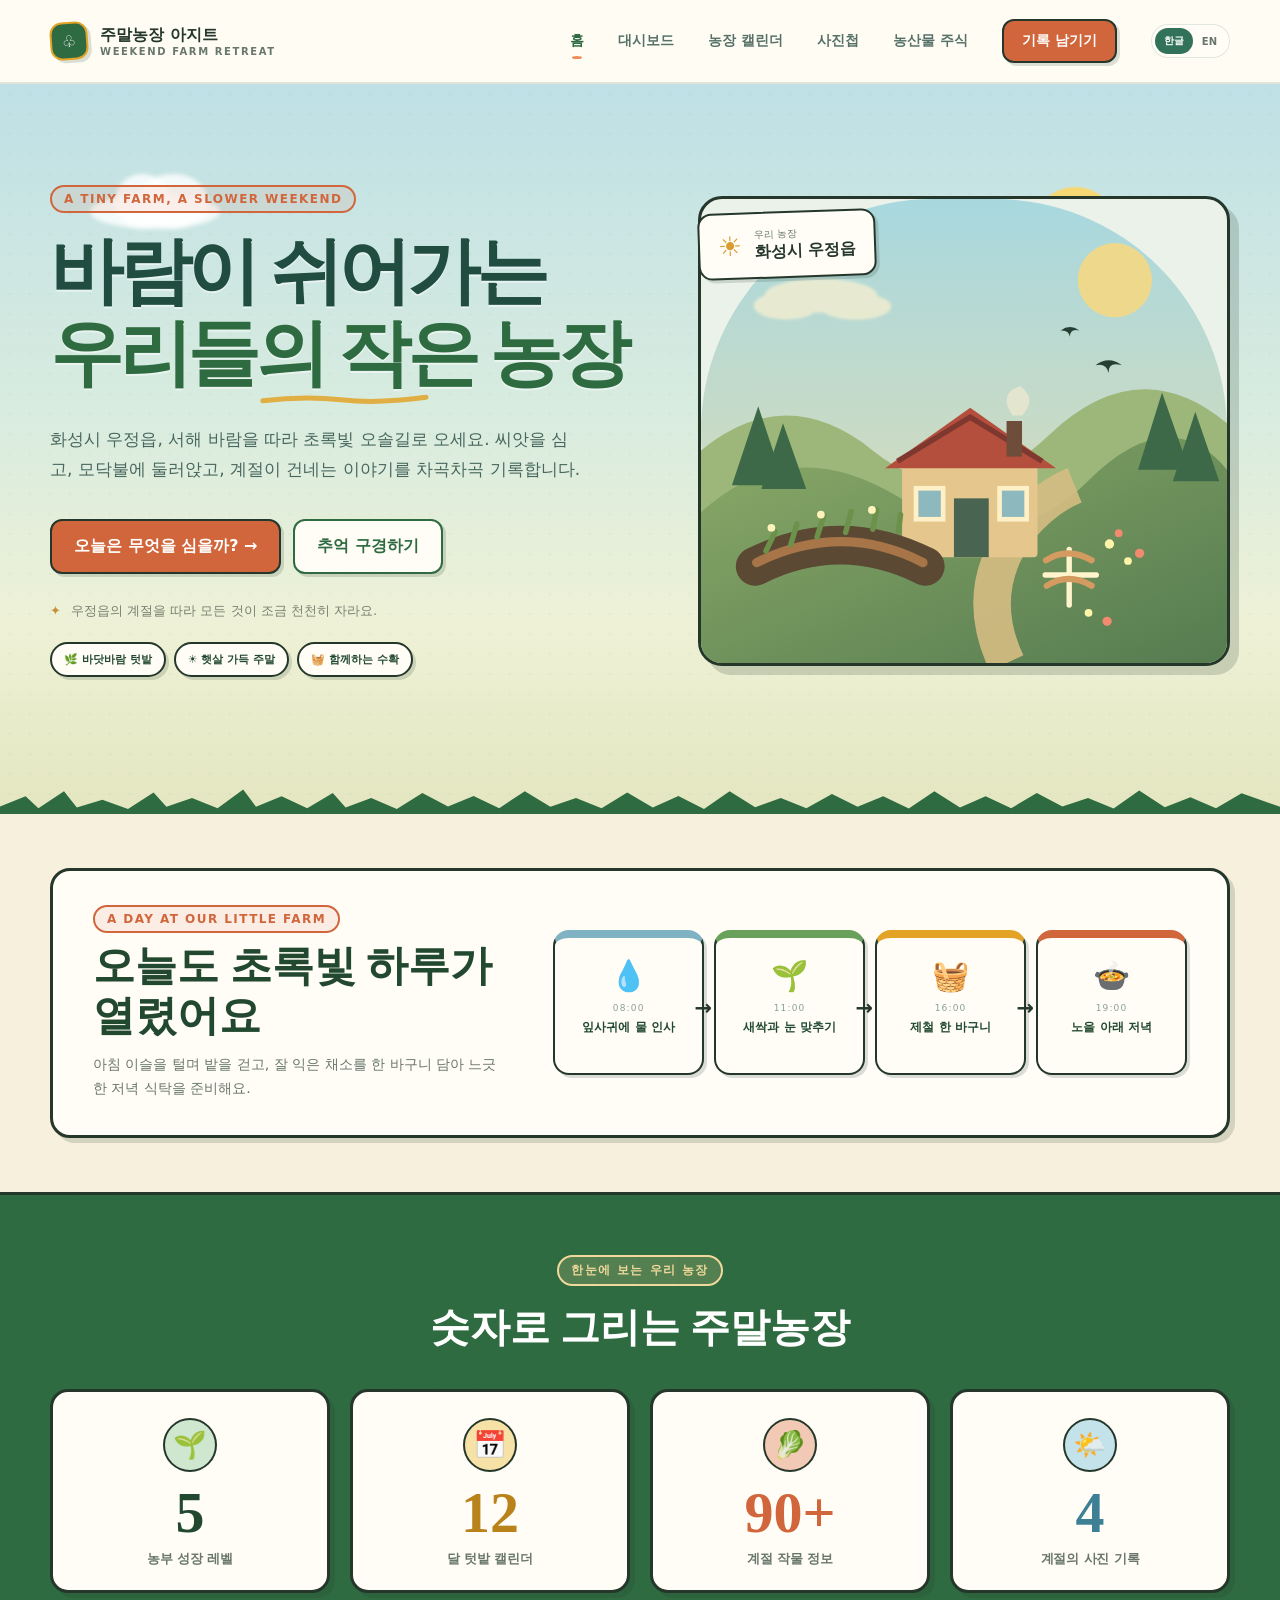
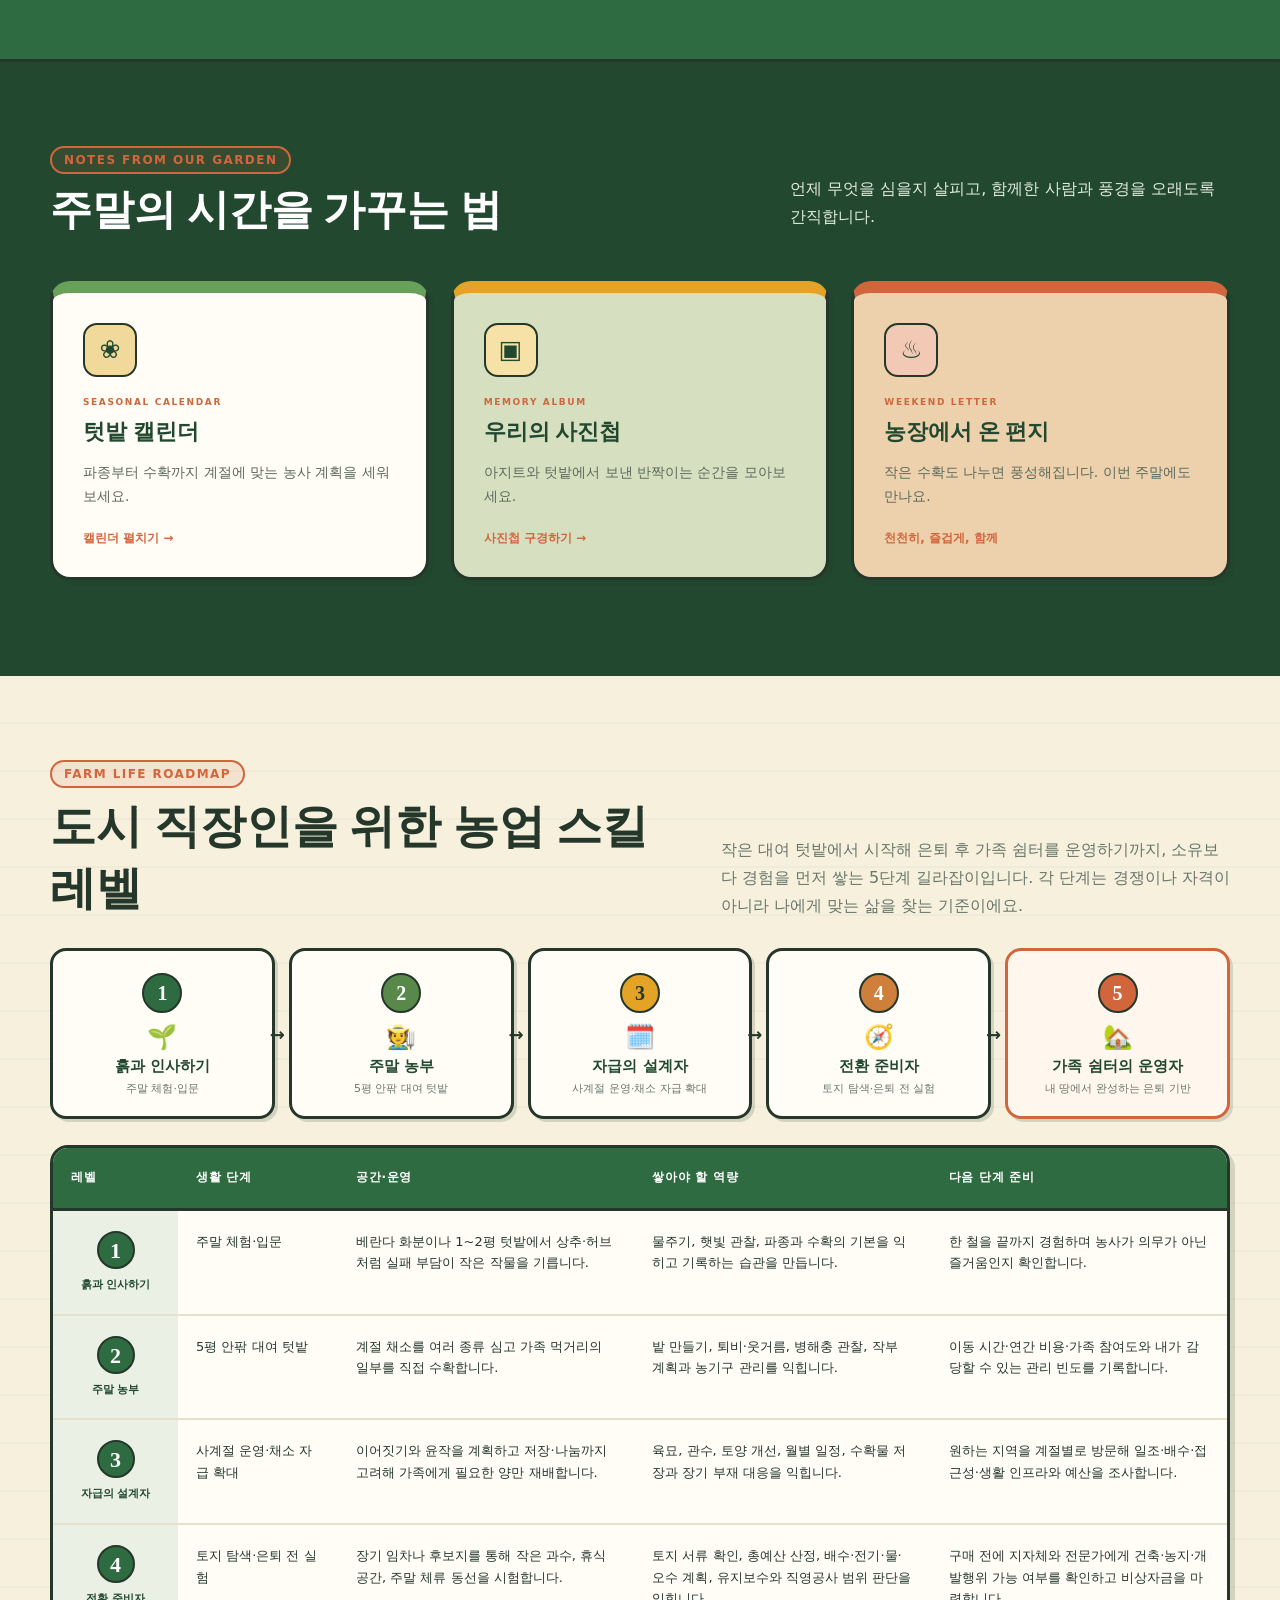
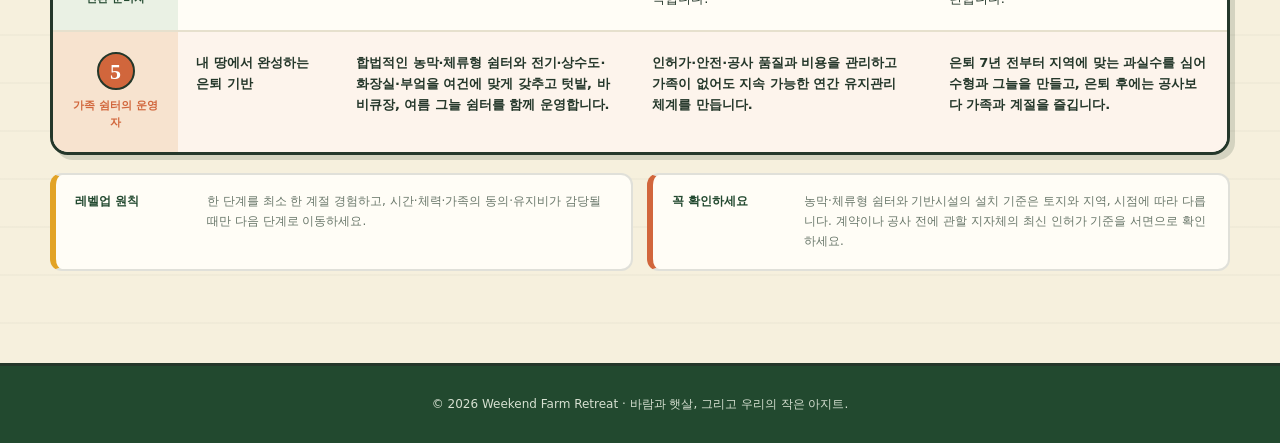
==== docs/index.html @ 92da1fcd "Add agricultural investment guide" ====
<!doctype html>
<html lang="ko">
<head>
  <meta charset="utf-8">
  <meta name="viewport" content="width=device-width, initial-scale=1">
  <title>주말농장 아지트</title>
  <meta name="description" content="흙을 만지고 계절을 기록하는 우리만의 주말농장 아지트">
  <link rel="stylesheet" href="styles.css">
</head>
<body>
  <!-- Watercolor SVG filter definitions (수채화풍 텍스처) -->
  <svg class="wc-defs" width="0" height="0" aria-hidden="true" focusable="false">
    <defs>
      <filter id="wc-edge" x="-25%" y="-25%" width="150%" height="150%">
        <feTurbulence type="fractalNoise" baseFrequency="0.011 0.015" numOctaves="3" seed="7" result="noise"/>
        <feDisplacementMap in="SourceGraphic" in2="noise" scale="16" xChannelSelector="R" yChannelSelector="G"/>
      </filter>
      <filter id="wc-edge-soft" x="-20%" y="-20%" width="140%" height="140%">
        <feTurbulence type="fractalNoise" baseFrequency="0.016 0.02" numOctaves="2" seed="4" result="noise"/>
        <feDisplacementMap in="SourceGraphic" in2="noise" scale="8" xChannelSelector="R" yChannelSelector="G"/>
      </filter>
      <filter id="wc-scene" x="-8%" y="-8%" width="116%" height="116%">
        <feTurbulence type="fractalNoise" baseFrequency="0.014 0.018" numOctaves="2" seed="11" result="noise"/>
        <feDisplacementMap in="SourceGraphic" in2="noise" scale="6" xChannelSelector="R" yChannelSelector="G"/>
      </filter>
    </defs>
  </svg>

  <header class="site-header">
    <nav class="nav shell" aria-label="주요 메뉴">
      <a class="brand" href="index.html" aria-label="주말농장 아지트 홈">
        <span class="brand-mark" aria-hidden="true">♧</span>
        <span>주말농장 아지트<small>WEEKEND FARM RETREAT</small></span>
      </a>
      <div class="links">
        <a class="active" href="index.html" data-i18n="home">홈</a>
        <a href="dashboard.html" data-i18n="dashboard">대시보드</a><a href="calendar.html" data-i18n="calendar">농장 캘린더</a>
        <a href="gallery.html" data-i18n="gallery">사진첩</a><a href="agri-stocks.html" data-i18n="agriStocks">농산물 주식</a>
        <a class="nav-cta" href="gallery.html" data-i18n="record">기록 남기기</a><div class="language-toggle" aria-label="언어 선택"><button type="button" data-lang="ko">한글</button><button type="button" data-lang="en">EN</button></div>
      </div>
    </nav>
  </header>

  <main>
    <section class="storybook-hero">
      <div class="cloud cloud-one" aria-hidden="true"></div>
      <div class="cloud cloud-two" aria-hidden="true"></div>
      <div class="breeze-leaves" aria-hidden="true"><i>◆</i><i>◆</i><i>◆</i><i>◆</i></div>
      <div class="hero shell">
        <div class="hero-copy-wrap">
          <span class="eyebrow">A tiny farm, a slower weekend</span>
          <h1 data-i18n="heroTitle">바람이 쉬어가는<br><em>우리들의 작은 농장</em></h1>
          <p class="hero-copy" data-i18n="heroCopy">화성시 우정읍, 서해 바람을 따라 초록빛 오솔길로 오세요. 씨앗을 심고, 모닥불에 둘러앉고, 계절이 건네는 이야기를 차곡차곡 기록합니다.</p>
          <div class="actions">
            <a class="btn btn-primary" href="calendar.html" data-i18n="plan">오늘은 무엇을 심을까? <span>→</span></a>
            <a class="btn btn-secondary" href="gallery.html" data-i18n="memories">추억 구경하기</a>
          </div>
          <p class="hero-note" data-i18n="heroNote"><span>✦</span> 우정읍의 계절을 따라 모든 것이 조금 천천히 자라요.</p>
          <div class="hero-stamps" aria-label="농장의 특징">
            <span data-i18n="heroStampOne">🌿 바닷바람 텃밭</span>
            <span data-i18n="heroStampTwo">☀️ 햇살 가득 주말</span>
            <span data-i18n="heroStampThree">🧺 함께하는 수확</span>
          </div>
        </div>

        <div class="hero-visual" aria-label="언덕 위 주말농장 풍경 일러스트">
          <svg class="farm-scene" viewBox="0 0 680 600" role="img" aria-labelledby="scene-title scene-desc">
            <title id="scene-title">언덕 위의 작은 주말농장</title>
            <desc id="scene-desc">푸른 언덕과 숲 사이에 빨간 지붕 오두막과 가지런한 텃밭이 있는 평화로운 풍경</desc>
            <defs>
              <linearGradient id="sky" x1="0" y1="0" x2="0" y2="1"><stop stop-color="#a8d8df"/><stop offset="1" stop-color="#e8ddae"/></linearGradient>
              <linearGradient id="hill" x1="0" y1="0" x2="1" y2="1"><stop stop-color="#8baa68"/><stop offset="1" stop-color="#557b50"/></linearGradient>
              <filter id="soft"><feGaussianBlur stdDeviation="2"/></filter>
            </defs>
            <rect width="680" height="600" rx="300" fill="url(#sky)"/>
            <circle cx="535" cy="105" r="48" fill="#f6d982" opacity=".88"/>
            <g fill="#f8f0d0" opacity=".75" filter="url(#soft)"><ellipse cx="155" cy="125" rx="73" ry="22"/><ellipse cx="110" cy="138" rx="42" ry="18"/><ellipse cx="200" cy="139" rx="46" ry="17"/></g>
            <path d="M0 325 Q110 235 222 325T450 305T680 290V600H0Z" fill="#9db77a"/>
            <path d="M0 405 Q115 300 255 385T500 365T680 350V600H0Z" fill="url(#hill)"/>
            <g fill="#3d6948"><path d="M40 370l34-102 34 102z"/><path d="M78 375l28-85 30 85z"/><path d="M565 350l31-100 35 100z"/><path d="M610 365l29-90 31 90z"/></g>
            <path d="M395 600 Q350 505 413 423 Q446 385 483 370" fill="none" stroke="#d5bd83" stroke-width="48" opacity=".9"/>
            <g transform="translate(260 270)"><rect x="0" y="68" width="175" height="125" rx="5" fill="#e5c78e"/><path d="M-22 78L88 0l111 78z" fill="#b34f3c"/><path d="M-6 69L88 12l93 57" fill="none" stroke="#7f382f" stroke-width="7"/><rect x="67" y="117" width="45" height="76" rx="22 22 0 0" fill="#496552"/><rect x="18" y="104" width="35" height="40" fill="#8db8bd" stroke="#fff0c8" stroke-width="6"/><rect x="126" y="104" width="35" height="40" fill="#8db8bd" stroke="#fff0c8" stroke-width="6"/><rect x="135" y="17" width="20" height="46" fill="#6f4d3b"/><path d="M143 10q-20-28 10-38q22 17 2 38" fill="#f2ead1" opacity=".7"/></g>
            <g stroke-linecap="round"><path d="M70 475q110-55 220 0" fill="none" stroke="#5c4934" stroke-width="50"/><path d="M72 470q110-54 215 0" fill="none" stroke="#a77548" stroke-width="12"/><path d="M84 455l12-25m20 17l8-27m26 17l9-28m28 22l7-27m28 23l5-25m28 28l3-22" stroke="#6b914a" stroke-width="7"/></g>
            <g fill="#fff3bc"><circle cx="91" cy="425" r="5"/><circle cx="155" cy="408" r="5"/><circle cx="221" cy="402" r="5"/></g>
            <g aria-hidden="true"><path d="M476 453v72M445 486h66" stroke="#fff4cc" stroke-width="7" stroke-linecap="round"/><path d="M446 467q28-18 59 0M447 500q28-18 58 0" fill="none" stroke="#d49b61" stroke-width="8" stroke-linecap="round"/><g fill="#fff4a8"><circle cx="528" cy="446" r="6"/><circle cx="552" cy="468" r="5"/><circle cx="501" cy="535" r="5"/></g><g fill="#f28a70"><circle cx="540" cy="432" r="5"/><circle cx="567" cy="458" r="6"/><circle cx="525" cy="546" r="6"/></g></g>
            <g fill="#263f34"><path d="M510 215q17-13 34 0-18-5-17 10-3-13-17-10z"/><path d="M465 170q12-9 24 0-12-3-12 8-2-9-12-8z"/></g>
          </svg>
          <div class="floating-card weather-card"><span>☀</span><div><small data-i18n="ourFarm">우리 농장</small><strong data-i18n="location">화성시 우정읍</strong></div></div>
        </div>
      </div>
      <div class="grass-edge" aria-hidden="true"></div>
    </section>

    <section class="season-postcard" aria-labelledby="seasonTitle">
      <div class="shell season-postcard-inner">
        <div class="season-intro">
          <span class="eyebrow">A day at our little farm</span>
          <h2 id="seasonTitle" data-i18n="seasonTitle">오늘도 초록빛 하루가 열렸어요</h2>
          <p data-i18n="seasonCopy">아침 이슬을 털며 밭을 걷고, 잘 익은 채소를 한 바구니 담아 느긋한 저녁 식탁을 준비해요.</p>
        </div>
        <ol class="day-steps">
          <li><span class="step-icon">💧</span><small>08:00</small><strong data-i18n="morningStep">잎사귀에 물 인사</strong></li>
          <li><span class="step-icon">🌱</span><small>11:00</small><strong data-i18n="noonStep">새싹과 눈 맞추기</strong></li>
          <li><span class="step-icon">🧺</span><small>16:00</small><strong data-i18n="afternoonStep">제철 한 바구니</strong></li>
          <li><span class="step-icon">🍲</span><small>19:00</small><strong data-i18n="eveningStep">노을 아래 저녁</strong></li>
        </ol>
      </div>
    </section>

    <section class="stat-band" aria-labelledby="statBandTitle">
      <div class="shell">
        <div class="stat-band-head">
          <span class="eyebrow" data-i18n="statBandEyebrow">한눈에 보는 우리 농장</span>
          <h2 id="statBandTitle" data-i18n="statBandTitle">숫자로 그리는 주말농장</h2>
        </div>
        <div class="stat-grid">
          <div class="stat stat-green">
            <span class="stat-ico" aria-hidden="true">🌱</span>
            <b class="stat-num">5</b>
            <small data-i18n="stat1Label">농부 성장 레벨</small>
          </div>
          <div class="stat stat-gold">
            <span class="stat-ico" aria-hidden="true">📅</span>
            <b class="stat-num">12</b>
            <small data-i18n="stat2Label">달 텃밭 캘린더</small>
          </div>
          <div class="stat stat-clay">
            <span class="stat-ico" aria-hidden="true">🥬</span>
            <b class="stat-num">90<i>+</i></b>
            <small data-i18n="stat3Label">계절 작물 정보</small>
          </div>
          <div class="stat stat-sky">
            <span class="stat-ico" aria-hidden="true">🌤️</span>
            <b class="stat-num">4</b>
            <small data-i18n="stat4Label">계절의 사진 기록</small>
          </div>
        </div>
      </div>
    </section>

    <section class="features">
      <div class="shell">
        <div class="section-head">
          <div><span class="eyebrow">Notes from our garden</span><h2 data-i18n="notesTitle">주말의 시간을 가꾸는 법</h2></div>
          <p data-i18n="notesCopy">언제 무엇을 심을지 살피고, 함께한 사람과 풍경을 오래도록 간직합니다.</p>
        </div>
        <div class="feature-grid">
          <a class="feature feature-calendar" href="calendar.html"><span class="feature-icon">❀</span><small>SEASONAL CALENDAR</small><h3 data-i18n="calendarCard">텃밭 캘린더</h3><p data-i18n="calendarDesc">파종부터 수확까지 계절에 맞는 농사 계획을 세워보세요.</p><b data-i18n="calendarLink">캘린더 펼치기 →</b></a>
          <a class="feature feature-album" href="gallery.html"><span class="feature-icon">▣</span><small>MEMORY ALBUM</small><h3 data-i18n="albumCard">우리의 사진첩</h3><p data-i18n="albumDesc">아지트와 텃밭에서 보낸 반짝이는 순간을 모아보세요.</p><b data-i18n="albumLink">사진첩 구경하기 →</b></a>
          <article class="feature feature-letter"><span class="feature-icon">♨</span><small>WEEKEND LETTER</small><h3 data-i18n="letterCard">농장에서 온 편지</h3><p data-i18n="letterDesc">작은 수확도 나누면 풍성해집니다. 이번 주말에도 만나요.</p><b data-i18n="together">천천히, 즐겁게, 함께</b></article>
        </div>
      </div>
    </section>

    <section class="skill-levels" aria-labelledby="skillLevelsTitle">
      <div class="shell">
        <div class="skill-levels-heading">
          <div><span class="eyebrow">Farm life roadmap</span><h2 id="skillLevelsTitle" data-i18n="skillLevelsTitle">도시 직장인을 위한 농업 스킬 레벨</h2></div>
          <p data-i18n="skillLevelsIntro">작은 대여 텃밭에서 시작해 은퇴 후 가족 쉼터를 운영하기까지, 소유보다 경험을 먼저 쌓는 5단계 길라잡이입니다. 각 단계는 경쟁이나 자격이 아니라 나에게 맞는 삶을 찾는 기준이에요.</p>
        </div>
        <ol class="level-track" aria-label="농부 성장 5단계 로드맵">
          <li class="level-step step-1">
            <span class="step-num">1</span>
            <span class="step-ico" aria-hidden="true">🌱</span>
            <b data-i18n="skillLevel1Name">흙과 인사하기</b>
            <small data-i18n="skillLevel1Stage">주말 체험·입문</small>
          </li>
          <li class="level-step step-2">
            <span class="step-num">2</span>
            <span class="step-ico" aria-hidden="true">🧑‍🌾</span>
            <b data-i18n="skillLevel2Name">주말 농부</b>
            <small data-i18n="skillLevel2Stage">5평 안팎 대여 텃밭</small>
          </li>
          <li class="level-step step-3">
            <span class="step-num">3</span>
            <span class="step-ico" aria-hidden="true">🗓️</span>
            <b data-i18n="skillLevel3Name">자급의 설계자</b>
            <small data-i18n="skillLevel3Stage">사계절 운영·채소 자급 확대</small>
          </li>
          <li class="level-step step-4">
            <span class="step-num">4</span>
            <span class="step-ico" aria-hidden="true">🧭</span>
            <b data-i18n="skillLevel4Name">전환 준비자</b>
            <small data-i18n="skillLevel4Stage">토지 탐색·은퇴 전 실험</small>
          </li>
          <li class="level-step step-5">
            <span class="step-num">5</span>
            <span class="step-ico" aria-hidden="true">🏡</span>
            <b data-i18n="skillLevel5Name">가족 쉼터의 운영자</b>
            <small data-i18n="skillLevel5Stage">내 땅에서 완성하는 은퇴 기반</small>
          </li>
        </ol>
        <div class="skill-table-wrap">
          <table class="skill-table">
            <caption data-i18n="skillLevelsCaption">농업 생활의 규모, 역량, 준비 목표를 레벨별로 비교합니다.</caption>
            <thead><tr><th scope="col" data-i18n="skillLevelColumn">레벨</th><th scope="col" data-i18n="skillStageColumn">생활 단계</th><th scope="col" data-i18n="skillSpaceColumn">공간·운영</th><th scope="col" data-i18n="skillAbilityColumn">쌓아야 할 역량</th><th scope="col" data-i18n="skillGoalColumn">다음 단계 준비</th></tr></thead>
            <tbody>
              <tr><th scope="row"><span class="level-number">1</span><small data-i18n="skillLevel1Name">흙과 인사하기</small></th><td data-label="생활 단계" data-i18n="skillLevel1Stage">주말 체험·입문</td><td data-label="공간·운영" data-i18n="skillLevel1Space">베란다 화분이나 1~2평 텃밭에서 상추·허브처럼 실패 부담이 작은 작물을 기릅니다.</td><td data-label="쌓아야 할 역량" data-i18n="skillLevel1Ability">물주기, 햇빛 관찰, 파종과 수확의 기본을 익히고 기록하는 습관을 만듭니다.</td><td data-label="다음 단계 준비" data-i18n="skillLevel1Goal">한 철을 끝까지 경험하며 농사가 의무가 아닌 즐거움인지 확인합니다.</td></tr>
              <tr><th scope="row"><span class="level-number">2</span><small data-i18n="skillLevel2Name">주말 농부</small></th><td data-label="생활 단계" data-i18n="skillLevel2Stage">5평 안팎 대여 텃밭</td><td data-label="공간·운영" data-i18n="skillLevel2Space">계절 채소를 여러 종류 심고 가족 먹거리의 일부를 직접 수확합니다.</td><td data-label="쌓아야 할 역량" data-i18n="skillLevel2Ability">밭 만들기, 퇴비·웃거름, 병해충 관찰, 작부 계획과 농기구 관리를 익힙니다.</td><td data-label="다음 단계 준비" data-i18n="skillLevel2Goal">이동 시간·연간 비용·가족 참여도와 내가 감당할 수 있는 관리 빈도를 기록합니다.</td></tr>
              <tr><th scope="row"><span class="level-number">3</span><small data-i18n="skillLevel3Name">자급의 설계자</small></th><td data-label="생활 단계" data-i18n="skillLevel3Stage">사계절 운영·채소 자급 확대</td><td data-label="공간·운영" data-i18n="skillLevel3Space">이어짓기와 윤작을 계획하고 저장·나눔까지 고려해 가족에게 필요한 양만 재배합니다.</td><td data-label="쌓아야 할 역량" data-i18n="skillLevel3Ability">육묘, 관수, 토양 개선, 월별 일정, 수확물 저장과 장기 부재 대응을 익힙니다.</td><td data-label="다음 단계 준비" data-i18n="skillLevel3Goal">원하는 지역을 계절별로 방문해 일조·배수·접근성·생활 인프라와 예산을 조사합니다.</td></tr>
              <tr><th scope="row"><span class="level-number">4</span><small data-i18n="skillLevel4Name">전환 준비자</small></th><td data-label="생활 단계" data-i18n="skillLevel4Stage">토지 탐색·은퇴 전 실험</td><td data-label="공간·운영" data-i18n="skillLevel4Space">장기 임차나 후보지를 통해 작은 과수, 휴식 공간, 주말 체류 동선을 시험합니다.</td><td data-label="쌓아야 할 역량" data-i18n="skillLevel4Ability">토지 서류 확인, 총예산 산정, 배수·전기·물·오수 계획, 유지보수와 직영공사 범위 판단을 익힙니다.</td><td data-label="다음 단계 준비" data-i18n="skillLevel4Goal">구매 전에 지자체와 전문가에게 건축·농지·개발행위 가능 여부를 확인하고 비상자금을 마련합니다.</td></tr>
              <tr class="level-five"><th scope="row"><span class="level-number">5</span><small data-i18n="skillLevel5Name">가족 쉼터의 운영자</small></th><td data-label="생활 단계" data-i18n="skillLevel5Stage">내 땅에서 완성하는 은퇴 기반</td><td data-label="공간·운영" data-i18n="skillLevel5Space">합법적인 농막·체류형 쉼터와 전기·상수도·화장실·부엌을 여건에 맞게 갖추고 텃밭, 바비큐장, 여름 그늘 쉼터를 함께 운영합니다.</td><td data-label="쌓아야 할 역량" data-i18n="skillLevel5Ability">인허가·안전·공사 품질과 비용을 관리하고 가족이 없어도 지속 가능한 연간 유지관리 체계를 만듭니다.</td><td data-label="다음 단계 준비" data-i18n="skillLevel5Goal">은퇴 7년 전부터 지역에 맞는 과실수를 심어 수형과 그늘을 만들고, 은퇴 후에는 공사보다 가족과 계절을 즐깁니다.</td></tr>
            </tbody>
          </table>
        </div>
        <div class="skill-levels-notes"><p><strong data-i18n="skillPrincipleTitle">레벨업 원칙</strong><span data-i18n="skillPrincipleCopy">한 단계를 최소 한 계절 경험하고, 시간·체력·가족의 동의·유지비가 감당될 때만 다음 단계로 이동하세요.</span></p><p><strong data-i18n="skillLegalTitle">꼭 확인하세요</strong><span data-i18n="skillLegalCopy">농막·체류형 쉼터와 기반시설의 설치 기준은 토지와 지역, 시점에 따라 다릅니다. 계약이나 공사 전에 관할 지자체의 최신 인허가 기준을 서면으로 확인하세요.</span></p></div>
      </div>
    </section>
  </main>

  <footer><div class="shell">© 2026 Weekend Farm Retreat · 바람과 햇살, 그리고 우리의 작은 아지트.</div></footer>
<script src="i18n.js"></script>
</body>
</html>
---- docs/styles.css ----
:root{--green:#284f3d;--leaf:#6f8f54;--cream:#f4f0e5;--ink:#223129;--muted:#66736c;--orange:#e87937;--white:#fff;--shadow:0 18px 45px rgba(31,54,42,.12)}
*{box-sizing:border-box}html{scroll-behavior:smooth}body{margin:0;background:var(--cream);color:var(--ink);font-family:Pretendard,"Noto Sans KR",system-ui,sans-serif}a{color:inherit;text-decoration:none}button,input{font:inherit}.shell{width:min(1180px,calc(100% - 40px));margin:auto}.site-header{position:sticky;top:0;z-index:20;background:rgba(244,240,229,.92);backdrop-filter:blur(14px);border-bottom:1px solid rgba(40,79,61,.12)}.nav{height:78px;display:flex;align-items:center;justify-content:space-between}.brand{display:flex;gap:12px;align-items:center;font-weight:800}.brand-mark{width:38px;height:38px;display:grid;place-items:center;background:var(--green);color:white;border-radius:50% 50% 44% 56%;transform:rotate(-8deg)}.brand span small{display:block;color:var(--muted);font-size:10px;letter-spacing:.16em}.links{display:flex;align-items:center;gap:34px}.links a{font-size:14px;font-weight:700;color:var(--muted)}.links a.active,.links a:hover{color:var(--green)}.nav-cta{background:var(--green)!important;color:white!important;padding:11px 18px;border-radius:30px}.hero{min-height:680px;display:grid;grid-template-columns:1.05fr .95fr;align-items:center;gap:60px;padding:74px 0 86px}.eyebrow{font-size:12px;letter-spacing:.2em;font-weight:800;color:var(--orange);text-transform:uppercase}.hero h1{font-family:Georgia,"Noto Serif KR",serif;font-size:clamp(56px,7vw,92px);line-height:.98;letter-spacing:-.055em;margin:23px 0 28px}.hero h1 em{display:block;color:var(--leaf);font-style:italic}.hero-copy{font-size:17px;line-height:1.8;color:var(--muted);max-width:490px}.actions{display:flex;gap:12px;margin-top:34px}.btn{border:0;border-radius:99px;padding:15px 22px;font-weight:800;cursor:pointer}.btn-primary{background:var(--orange);color:white}.btn-secondary{background:white;color:var(--green)}.hero-visual{position:relative;min-height:520px}.hero-photo{position:absolute;inset:0 0 45px 45px;border-radius:180px 180px 24px 24px;background:linear-gradient(170deg,rgba(27,72,45,.05),rgba(27,72,45,.35)),url('텃밭작물재배캘린더.jpg') center/cover;box-shadow:var(--shadow)}.hero-card{position:absolute;left:0;bottom:0;background:white;border-radius:16px;padding:20px 24px;box-shadow:var(--shadow);display:flex;gap:16px;align-items:center}.hero-card b{display:block;font-family:Georgia,serif;font-size:32px;color:var(--green)}.hero-card span{font-size:12px;color:var(--muted)}.features{background:var(--green);color:white;padding:72px 0}.section-head{display:flex;justify-content:space-between;align-items:end;margin-bottom:35px}.section-head h2,.page-title{font-family:Georgia,"Noto Serif KR",serif;font-size:42px;margin:8px 0}.section-head p{max-width:440px;color:#d5dfd8;line-height:1.7}.feature-grid{display:grid;grid-template-columns:repeat(3,1fr);gap:16px}.feature{min-height:220px;padding:28px;background:rgba(255,255,255,.08);border:1px solid rgba(255,255,255,.13);border-radius:20px}.feature .num{color:#acc3a8;font-size:12px}.feature h3{font-size:22px;margin:42px 0 8px}.feature p{color:#cfdbd3;line-height:1.7;font-size:14px}.page-main{padding:70px 0 100px}.page-intro{display:flex;justify-content:space-between;gap:30px;align-items:end;margin-bottom:42px}.page-intro p{color:var(--muted);max-width:510px;line-height:1.7}.search{background:white;padding:14px 18px;border-radius:14px;display:flex;gap:10px;min-width:310px;box-shadow:0 8px 30px rgba(31,54,42,.06)}.search input{border:0;outline:0;width:100%;background:transparent}.calendar-wrap{overflow-x:auto;background:white;border-radius:20px;padding:20px;box-shadow:var(--shadow)}.calendar{min-width:1020px;display:grid;grid-template-columns:88px 150px repeat(12,1fr);gap:3px}.cell{min-height:47px;padding:8px;font-size:12px;background:#f0f2eb;border-radius:4px;display:flex;align-items:center;justify-content:center}.month{background:var(--green);color:white;font-weight:800}.crop-name{justify-content:flex-start;font-weight:800;background:#e5eadf}.crop-category{font-weight:800;background:#edf0e8;color:#496053}.crop-category.fruit{background:#faead8;color:#9b5c32}.season{background:#d8e4c8;color:#38503a;font-weight:700}.season.plant{box-shadow:inset 0 -4px #75a66d}.season.harvest{box-shadow:inset 0 -4px var(--orange)}.is-hidden{display:none!important}.legend{display:flex;gap:20px;margin:0 0 16px;font-size:13px;color:var(--muted)}.dot{display:inline-block;width:9px;height:9px;border-radius:50%;margin-right:6px}.dot.green{background:#75a66d}.dot.orange{background:var(--orange)}.tabs{display:flex;gap:8px;flex-wrap:wrap;margin-bottom:30px}.tab{padding:11px 18px;border-radius:99px;background:#e4e7dd;color:var(--muted);font-weight:750;font-size:14px}.tab.active{background:var(--green);color:white}.upload-panel{background:var(--green);color:white;border-radius:22px;padding:34px;display:grid;grid-template-columns:1fr auto;align-items:center;gap:20px;margin-bottom:34px}.upload-panel h2{margin:0 0 8px}.upload-panel p{margin:0;color:#cedbd2}.year-field{display:flex;align-items:center;gap:8px;font-size:13px}.year-field input{width:82px;border:0;border-radius:8px;padding:9px}.file-label{background:var(--orange);padding:14px 20px;border-radius:99px;font-weight:800;cursor:pointer}.file-label input{display:none}.gallery-grid{display:grid;grid-template-columns:repeat(3,1fr);gap:18px}.photo-card{background:white;border-radius:18px;overflow:hidden;box-shadow:0 10px 25px rgba(31,54,42,.08)}.photo-card img{width:100%;aspect-ratio:4/3;object-fit:cover;display:block}.photo-info{padding:16px}.photo-info input{border:0;border-bottom:1px solid #ddd;width:100%;font-weight:800;padding:5px 0;background:transparent}.photo-meta{display:flex;justify-content:space-between;align-items:center;margin-top:12px;color:var(--muted);font-size:12px}.delete{border:0;background:#f6dfd5;color:#a34424;border-radius:8px;padding:6px 9px;cursor:pointer}.empty{grid-column:1/-1;border:2px dashed #cbd2c4;border-radius:20px;padding:70px;text-align:center;color:var(--muted)}footer{padding:30px 0;border-top:1px solid rgba(40,79,61,.13);font-size:12px;color:var(--muted)}
@media(max-width:800px){.links{gap:14px}.links a{font-size:12px}.nav-cta{display:none}.hero{grid-template-columns:1fr;padding-top:45px}.hero-visual{min-height:440px}.feature-grid,.gallery-grid{grid-template-columns:1fr}.page-intro{display:block}.search{margin-top:24px;min-width:0}.upload-panel{grid-template-columns:1fr}.section-head{display:block}.hero h1{font-size:58px}}

/* Storybook theme — warm, hand-painted countryside atmosphere */
:root {
  --green: #355b44;
  --leaf: #65865c;
  --cream: #f8f0d9;
  --ink: #294036;
  --muted: #68756a;
  --orange: #c9603d;
  --paper: #fffaf0;
}

body {
  background-color: var(--cream);
  background-image: radial-gradient(rgba(77, 91, 59, .07) .7px, transparent .7px);
  background-size: 8px 8px;
}

.site-header {
  background: rgba(248, 240, 217, .88);
  border-bottom-color: rgba(53, 91, 68, .1);
}

.brand-mark {
  background: #597b52;
  border: 2px solid #f1d989;
  box-shadow: 2px 3px 0 #294c39;
  font-style: normal;
}

.nav-cta,
.btn {
  box-shadow: 3px 4px 0 rgba(50, 68, 51, .18);
}

.storybook-hero {
  position: relative;
  overflow: hidden;
  background: linear-gradient(180deg, #e8f2e8 0%, #f6edce 76%, #d4d19b 100%);
}

.storybook-hero::before {
  content: "";
  position: absolute;
  inset: 0;
  opacity: .18;
  pointer-events: none;
  background-image: repeating-linear-gradient(8deg, transparent 0 8px, rgba(255,255,255,.5) 9px 10px);
}

.storybook-hero .hero {
  min-height: 715px;
  padding: 55px 0 90px;
}

.hero-copy-wrap {
  position: relative;
  z-index: 2;
}

.hero h1 {
  margin-top: 18px;
  font-family: "Nanum Myeongjo", "Noto Serif KR", Georgia, serif;
  font-size: clamp(50px, 5.7vw, 78px);
  line-height: 1.13;
  letter-spacing: -.06em;
  text-shadow: 1px 2px 0 rgba(255, 255, 255, .8);
}

.hero h1 em {
  display: inline-block;
  position: relative;
  color: #527451;
}

.hero h1 em::after {
  content: "";
  position: absolute;
  left: 2%; right: 0; bottom: -8px;
  height: 9px;
  background: url("data:image/svg+xml,%3Csvg xmlns='http://www.w3.org/2000/svg' viewBox='0 0 200 10'%3E%3Cpath d='M2 7Q50 1 92 6t106-2' fill='none' stroke='%23d4a84f' stroke-width='3' stroke-linecap='round'/%3E%3C/svg%3E") center/100% 100% no-repeat;
}

.hero-copy { max-width: 535px; }
.hero-note { margin-top: 28px; color: #788070; font-size: 13px; }
.hero-note span { color: #c59039; margin-right: 6px; }

.btn-primary { background: #be5939; }
.btn-primary:hover { transform: translateY(-2px); box-shadow: 4px 7px 0 rgba(50,68,51,.15); }
.btn-secondary { border: 1px solid rgba(53,91,68,.16); background: rgba(255,250,240,.82); }

.farm-scene {
  width: 100%;
  height: auto;
  overflow: visible;
  filter: drop-shadow(0 22px 28px rgba(52, 74, 49, .2));
}

.hero-visual {
  display: grid;
  align-items: center;
  min-height: 570px;
}

.floating-card {
  position: absolute;
  display: flex;
  align-items: center;
  gap: 12px;
  padding: 14px 18px;
  border: 1px solid rgba(75, 91, 61, .13);
  border-radius: 15px;
  background: rgba(255, 250, 235, .94);
  box-shadow: 5px 7px 0 rgba(47, 75, 55, .13);
  transform: rotate(-2deg);
}

.weather-card { top: 65px; left: 0; }
.weather-card > span { font-size: 27px; color: #d89d32; }
.floating-card small { display: block; color: var(--muted); font-size: 10px; }
.floating-card strong { display: block; font-family: Georgia, serif; }

.cloud {
  position: absolute;
  width: 130px;
  height: 35px;
  border-radius: 50%;
  background: rgba(255,255,255,.5);
  filter: blur(3px);
}
.cloud::before, .cloud::after { content: ""; position: absolute; background: inherit; border-radius: 50%; }
.cloud::before { width: 55px; height: 55px; left: 25px; bottom: 0; }
.cloud::after { width: 70px; height: 55px; right: 12px; bottom: 0; }
.cloud-one { left: 7%; top: 110px; animation: drift 12s ease-in-out infinite alternate; }
.cloud-two { right: 4%; top: 175px; transform: scale(.7); animation: drift 15s ease-in-out infinite alternate-reverse; }
@keyframes drift { to { translate: 32px 4px; } }

.grass-edge {
  position: absolute;
  right: 0; bottom: -1px; left: 0;
  height: 35px;
  background: #355b44;
  clip-path: polygon(0 75%,2% 45%,3% 80%,5% 30%,6% 78%,8% 55%,10% 82%,12% 34%,13% 76%,15% 50%,17% 80%,19% 25%,20% 76%,22% 45%,24% 80%,26% 35%,27% 78%,29% 50%,31% 82%,33% 35%,35% 75%,37% 44%,39% 80%,41% 30%,43% 76%,45% 50%,47% 80%,49% 34%,51% 78%,53% 44%,55% 82%,57% 30%,59% 77%,61% 50%,63% 80%,65% 38%,67% 76%,69% 45%,71% 81%,73% 30%,75% 78%,77% 45%,79% 80%,81% 35%,83% 75%,85% 50%,87% 81%,89% 28%,91% 77%,93% 48%,95% 80%,97% 36%,100% 76%,100% 100%,0 100%);
}

.features {
  padding: 90px 0 105px;
  background: #355b44;
  background-image: radial-gradient(rgba(255,255,255,.035) 1px, transparent 1px);
  background-size: 9px 9px;
}

.section-head h2 { font-family: "Noto Serif KR", Georgia, serif; }
.feature-grid { gap: 22px; }
.feature {
  min-height: 285px;
  padding: 30px;
  border: 0;
  border-radius: 35px 12px 32px 15px;
  color: var(--ink);
  background: #f1e6c8;
  box-shadow: 7px 9px 0 rgba(25, 47, 35, .42);
  transform: rotate(-.6deg);
  transition: transform .25s ease;
}
.feature:nth-child(2) { transform: rotate(.8deg); background: #d7dfc1; }
.feature:nth-child(3) { background: #ecd1ac; }
.feature:hover { transform: translateY(-7px) rotate(0); }
.feature-icon { display: grid; place-items: center; width: 48px; height: 48px; border-radius: 50%; background: rgba(76,105,72,.13); color: #527451; font-size: 24px; }
.feature small { display: block; margin-top: 20px; color: #8a7962; font-size: 9px; letter-spacing: .18em; font-weight: 800; }
.feature h3 { margin: 10px 0; font-family: Georgia, "Noto Serif KR", serif; color: #354f3d; }
.feature p { color: #687064; }
.feature b { display: block; margin-top: 22px; color: #a34d35; font-size: 12px; }

footer { background: #2b4b3a; color: #c9d4c5; border: 0; text-align: center; }

@media (max-width: 800px) {
  .storybook-hero .hero { padding-top: 60px; }
  .hero h1 { font-size: 49px; }
  .hero-visual { min-height: 430px; }
  .weather-card { top: 20px; }
  .links { gap: 11px; }
}

@media (prefers-reduced-motion: reduce) {
  .cloud { animation: none; }
  * { scroll-behavior: auto !important; }
}

/* GitHub-backed photo archive */
.admin-open {
  border: 0;
  border-radius: 99px;
  padding: 10px 15px;
  background: #355b44;
  color: white;
  font: inherit;
  font-size: 12px;
  font-weight: 800;
  cursor: pointer;
}

.language-toggle {
  display: inline-flex;
  flex: 0 0 auto;
  padding: 3px;
  border: 1px solid rgba(53, 91, 68, .2);
  border-radius: 99px;
  background: rgba(255, 250, 240, .72);
}
.language-toggle button {
  border: 0;
  border-radius: 99px;
  padding: 6px 9px;
  background: transparent;
  color: #68756a;
  font-size: 10px;
  font-weight: 800;
  cursor: pointer;
}
.language-toggle button.active { background: #355b44; color: white; }

.repo-banner {
  display: flex;
  align-items: center;
  gap: 18px;
  margin-bottom: 32px;
  padding: 23px 28px;
  border-radius: 20px;
  background: #355b44;
  color: white;
  box-shadow: var(--shadow);
}
.repo-banner > span { font-size: 36px; color: #f1d989; }
.repo-banner h2, .repo-banner p { margin: 0; }
.repo-banner p { margin-top: 4px; color: #d5dfd8; font-size: 13px; }
.repo-banner button { margin-left: auto; border: 0; border-radius: 99px; padding: 12px 17px; background: #c9603d; color: white; font-weight: 800; cursor: pointer; }
.photo-info strong { display: block; overflow: hidden; text-overflow: ellipsis; white-space: nowrap; }
.gallery-controls { display: flex; align-items: center; justify-content: space-between; gap: 16px; margin: 0 0 22px; padding: 12px 16px; border-radius: 14px; background: rgba(255,250,240,.8); }
.gallery-filters { display: flex; align-items: center; gap: 18px; }
.gallery-controls label { display: flex; align-items: center; gap: 9px; color: var(--muted); font-size: 12px; font-weight: 750; }
.gallery-controls select { border: 1px solid #ccd2c5; border-radius: 9px; padding: 7px 28px 7px 10px; background: white; color: var(--ink); }
.year-filter { position: relative; color: var(--muted); font-size: 12px; font-weight: 750; }
.year-filter summary { min-width: 100px; padding: 8px 10px; border: 1px solid #ccd2c5; border-radius: 9px; background: white; color: var(--ink); cursor: pointer; list-style-position: inside; }
.year-filter fieldset { position: absolute; z-index: 5; top: calc(100% + 6px); left: 0; display: grid; min-width: 130px; gap: 9px; margin: 0; padding: 12px; border: 1px solid #ccd2c5; border-radius: 10px; background: white; box-shadow: 0 8px 24px rgba(31,54,42,.14); }
.year-filter fieldset label { justify-content: flex-start; cursor: pointer; }
.year-filter input { margin: 0; accent-color: var(--green); }
.gallery-pagination { display: flex; align-items: center; gap: 10px; color: var(--muted); font-size: 12px; }
.gallery-pagination button { border: 0; border-radius: 9px; padding: 8px 12px; background: #dce6d4; color: #355b44; font-weight: 800; cursor: pointer; }
.gallery-pagination button:disabled { opacity: .38; cursor: not-allowed; }

.admin-overlay {
  position: fixed;
  z-index: 100;
  inset: 0;
  display: grid;
  place-items: center;
  padding: 24px;
  background: rgba(24, 43, 33, .68);
  backdrop-filter: blur(8px);
}
.admin-overlay[hidden] { display: none; }
.admin-dialog { width: min(820px, 100%); max-height: 90vh; overflow: auto; border-radius: 24px; background: #f8f0d9; box-shadow: 0 30px 90px rgba(0,0,0,.35); }
.admin-dialog > header { position: sticky; top: 0; z-index: 2; display: flex; align-items: center; justify-content: space-between; padding: 22px 28px; border-bottom: 1px solid rgba(53,91,68,.15); background: rgba(248,240,217,.95); }
.admin-dialog h2 { margin: 4px 0 0; }
.admin-dialog > header button { border: 0; background: none; color: #355b44; font-size: 34px; cursor: pointer; }
.admin-content { display: grid; gap: 18px; padding: 26px; }
.admin-card { padding: 23px; border: 1px solid rgba(53,91,68,.13); border-radius: 18px; background: #fffaf0; }
.admin-card h3 { margin-top: 0; }
.connection-badge { display: inline-block; margin-left: 10px; padding: 4px 9px; border-radius: 99px; background: #dcebd7; color: #28703d; font-size: 11px; font-weight: 900; vertical-align: middle; }
.connection-badge[hidden] { display: none; }
.admin-card p { color: var(--muted); font-size: 13px; line-height: 1.65; }
.admin-card code { color: #a44e35; }
.admin-row { display: flex; align-items: center; gap: 9px; flex-wrap: wrap; }
.admin-row > input, .admin-row select { min-width: 130px; flex: 1; border: 1px solid #ccd2c5; border-radius: 10px; padding: 12px; background: white; }
.admin-row .btn { padding: 12px 15px; }
.file-picker input { display: none; }
.admin-status { min-height: 20px; margin-bottom: 0 !important; color: #4d7351 !important; font-weight: 700; }
.admin-status.error { color: #ad412c !important; }
.upload-progress { width: 100%; height: 13px; margin-top: 15px; overflow: hidden; border: 0; border-radius: 99px; background: #e2e5d8; accent-color: #598052; }
.upload-progress::-webkit-progress-bar { border-radius: 99px; background: #e2e5d8; }
.upload-progress::-webkit-progress-value { border-radius: 99px; background: linear-gradient(90deg, #6d945f, #c3a552); transition: width .2s ease; }
.upload-progress::-moz-progress-bar { border-radius: 99px; background: linear-gradient(90deg, #6d945f, #c3a552); }
.upload-progress-text { min-height: 20px; margin: 7px 0 0 !important; color: #4d7351 !important; font-weight: 800; }
.upload-progress-text.error { color: #ad412c !important; }
.repo-photo-list { display: grid; gap: 9px; margin: 20px 0 0; padding: 0; list-style: none; }
.repo-photo-list li { display: grid; grid-template-columns: 55px minmax(0,1fr) auto; align-items: center; gap: 12px; padding: 9px; border-radius: 12px; background: #f2ecdd; }
.repo-photo-list img { width: 55px; height: 45px; border-radius: 8px; object-fit: cover; }
.repo-photo-list span { overflow: hidden; color: #4d5f53; font-size: 12px; text-overflow: ellipsis; white-space: nowrap; }
.repo-photo-list div { display: flex; gap: 5px; }
.repo-photo-list button { border: 0; border-radius: 7px; padding: 6px 8px; background: #dce6d4; color: #355b44; font-size: 11px; cursor: pointer; }
.repo-photo-list button.danger { background: #f2d9d0; color: #a33d2d; }
.repo-photo-list .repo-list-loading { display: block; color: var(--muted); font-size: 12px; text-align: center; }

@media (max-width: 700px) {
  .admin-open { display: none; }
  .repo-banner { align-items: flex-start; flex-wrap: wrap; }
  .repo-banner button { width: 100%; margin-left: 0; }
  .repo-photo-list li { grid-template-columns: 45px minmax(0,1fr); }
  .repo-photo-list div { grid-column: 1 / -1; }
  .language-toggle button { padding: 5px 7px; }
  .gallery-controls { align-items: stretch; flex-direction: column; }
  .gallery-filters { align-items: flex-start; flex-wrap: wrap; }
  .gallery-pagination { justify-content: space-between; }
}
.legend b { font-weight: 500; }
.crop-heading { gap: 6px; }
.crop-name { gap: 8px; }
.crop-icon { display: inline-grid; flex: 0 0 27px; width: 27px; height: 27px; place-items: center; border: 1px solid rgba(68,96,64,.12); border-radius: 9px; background: rgba(255,255,255,.72); font-size: 17px; line-height: 1; box-shadow: 0 2px 4px rgba(45,72,52,.08); }
.crop-category.fruitTree { background: #f3e5c8; color: #806127; }.crop-category.flower { background: #f7e1eb; color: #9a4e71; }.crop-category.tree { background: #dfe9dc; color: #3c6745; }.crop-category.special { background: #e7e1f1; color: #695181; }
.crop-filters { display: grid; gap: 10px; min-width: 310px; }
.category-filter { display: flex; align-items: center; gap: 10px; color: var(--muted); font-size: 13px; font-weight: 800; }
.category-filter select { flex: 1; border: 1px solid rgba(53,91,68,.18); border-radius: 12px; padding: 11px 34px 11px 12px; background: white; color: var(--ink); font: inherit; cursor: pointer; box-shadow: 0 8px 30px rgba(31,54,42,.06); }
.calendar > .month { position: sticky; top: 0; z-index: 8; box-shadow: 0 5px 10px rgba(31,54,42,.12); }
@media(min-width:1021px) { .calendar-wrap { overflow: visible; } .calendar > .month { top: 82px; } }
@media(max-width:1020px) { .calendar-wrap { max-height: calc(100vh - 100px); overflow: auto; } }
@media(max-width:800px) { .crop-filters { min-width: 0; margin-top: 24px; } .crop-filters .search { margin-top: 0; } }
.farming-glossary { display: grid; grid-template-columns: 220px 1fr; gap: 24px; margin: 0 0 18px; padding: 20px 22px; border: 1px solid rgba(53,91,68,.12); border-radius: 18px; background: rgba(255,250,240,.82); }
.glossary-heading { display: flex; gap: 12px; align-items: flex-start; }
.glossary-heading > span { display: grid; flex: 0 0 38px; width: 38px; height: 38px; place-items: center; border-radius: 12px; background: #dce6d4; color: var(--green); font-size: 20px; }
.glossary-heading h2 { margin: 0; font-size: 17px; }.glossary-heading p { margin: 5px 0 0; color: var(--muted); font-size: 12px; line-height: 1.5; }
.farming-glossary dl { display: grid; grid-template-columns: repeat(2,1fr); gap: 10px; margin: 0; }.farming-glossary dl div { padding: 10px 12px; border-radius: 11px; background: #f0f2eb; }.farming-glossary dt { color: var(--green); font-size: 13px; font-weight: 900; }.farming-glossary dd { margin: 4px 0 0; color: var(--muted); font-size: 12px; line-height: 1.5; }
.dashboard-main { display: grid; gap: 28px; }.dashboard-hero { display: flex; align-items: end; justify-content: space-between; gap: 24px; }.dashboard-hero p { max-width: 590px; color: var(--muted); line-height: 1.7; }.month-badge { min-width: 180px; padding: 18px 22px; border-radius: 18px; background: var(--green); color: white; text-align: center; box-shadow: var(--shadow); }.month-badge small { display: block; color: #d5dfd8; }.month-badge strong { display: block; margin-top: 4px; font-family: Georgia,serif; font-size: 32px; }
.dashboard-stats { display: grid; grid-template-columns: repeat(2,1fr); gap: 14px; }.dashboard-stats article { display: flex; align-items: center; gap: 16px; padding: 22px; border-radius: 18px; background: white; box-shadow: 0 8px 25px rgba(31,54,42,.07); }.dashboard-stats article > span { font-size: 30px; }.dashboard-stats strong { display: block; color: var(--green); font-family: Georgia,serif; font-size: 30px; }.dashboard-stats small { color: var(--muted); }.dashboard-stats .crop-summary { grid-column: 1 / -1; display: grid; grid-template-columns: 150px 1fr; gap: 24px; }.crop-total { display: flex; align-items: center; gap: 16px; padding-right: 24px; border-right: 1px solid #e2e7de; }.crop-total > span { font-size: 30px; }.crop-summary h2 { margin: 0 0 12px; font-size: 17px; }.category-counts { display: grid; grid-template-columns: repeat(6,1fr); gap: 8px; margin: 0; padding: 0; list-style: none; }.category-counts li { display: flex; align-items: center; justify-content: space-between; gap: 8px; padding: 9px 11px; border-radius: 10px; background: #edf2e9; color: #496053; font-size: 12px; font-weight: 800; }.category-counts li.fruit { background: #faead8; color: #9b5c32; }.category-counts li.fruitTree { background: #f3e5c8; color: #806127; }.category-counts li.flower { background: #f7e1eb; color: #9a4e71; }.category-counts li.tree { background: #dfe9dc; color: #3c6745; }.category-counts li.special { background: #e7e1f1; color: #695181; }.category-counts strong { font-size: 20px; }
.task-board,.dashboard-links { padding: 26px; border-radius: 22px; background: white; box-shadow: var(--shadow); }.dashboard-section-heading { display: flex; align-items: end; justify-content: space-between; margin-bottom: 20px; }.dashboard-section-heading h2 { margin: 5px 0 0; }.dashboard-section-heading a { color: var(--orange); font-size: 13px; font-weight: 800; }.temperature-guide { display: flex; gap: 9px; align-items: flex-start; margin: -4px 0 18px; padding: 11px 13px; border-radius: 12px; background: #fff6df; color: #755d29; font-size: 12px; line-height: 1.55; }.temperature-guide > span:first-child { font-size: 16px; }.task-columns { display: grid; grid-template-columns: repeat(3,1fr); gap: 14px; }.task-card { overflow: hidden; border: 1px solid #e0e5dc; border-radius: 16px; }.task-card header { display: flex; gap: 11px; align-items: center; padding: 17px; background: #edf2e9; }.task-card.harvest header { background: #f7e8dc; }.task-card header > span { font-size: 25px; }.task-card h3 { margin: 0; }.task-card header small { color: var(--muted); }.task-card ul { display: flex; flex-wrap: wrap; gap: 8px; min-height: 85px; margin: 0; padding: 16px; list-style: none; align-content: flex-start; }.task-card li { padding: 7px 10px; border-radius: 12px; background: #edf2e9; color: #355b44; font-size: 12px; font-weight: 800; }.task-card li:not(.no-task) { display: grid; gap: 4px; }.task-card.harvest li { background: #f7e8dc; color: #9b4d30; }.task-condition { display: flex; gap: 3px; align-items: center; color: #587161; font-size: 10px; font-weight: 700; }.task-card.harvest .task-condition { color: #9b684f; }.task-condition em { margin-left: 2px; padding: 1px 4px; border-radius: 5px; background: rgba(255,255,255,.75); color: #708078; font-size: 9px; font-style: normal; }.task-storage { margin-top: 3px; padding-top: 7px; border-top: 1px solid rgba(155,77,48,.14); color: #76584a; font-size: 10px; font-weight: 650; line-height: 1.55; }
.task-card.harvest li:not(.no-task) { width: 100%; }.task-card li.no-task { background: transparent; color: var(--muted); font-weight: 500; }
.quick-link-grid { display: grid; grid-template-columns: repeat(2,1fr); gap: 14px; }.quick-link-grid a { display: grid; grid-template-columns: auto 1fr auto; align-items: center; gap: 15px; padding: 20px; border-radius: 15px; background: #f0f2eb; }.quick-link-grid a > span { font-size: 27px; color: var(--green); }.quick-link-grid strong,.quick-link-grid small { display: block; }.quick-link-grid small { margin-top: 4px; color: var(--muted); }.quick-link-grid b { color: var(--orange); font-size: 22px; }
.skill-levels { padding: 82px 0 90px; background: #f4f0e5; }.skill-levels-heading { display: grid; grid-template-columns: 1.1fr .9fr; gap: 48px; align-items: end; margin-bottom: 28px; }.skill-levels-heading h2 { margin: 8px 0 0; font-family: Georgia,"Noto Serif KR",serif; font-size: clamp(32px,4vw,46px); }.skill-levels-heading p { margin: 0; color: var(--muted); line-height: 1.75; }.skill-table-wrap { overflow-x: auto; border-radius: 22px; background: white; box-shadow: var(--shadow); }.skill-table { width: 100%; min-width: 1000px; border-collapse: collapse; table-layout: fixed; }.skill-table caption { position: absolute; width: 1px; height: 1px; overflow: hidden; clip: rect(0 0 0 0); }.skill-table th,.skill-table td { padding: 20px 18px; border-bottom: 1px solid #e2e7de; text-align: left; vertical-align: top; font-size: 13px; line-height: 1.65; }.skill-table thead th { background: var(--green); color: white; font-size: 12px; letter-spacing: .04em; }.skill-table thead th:first-child { width: 125px; }.skill-table thead th:nth-child(2) { width: 160px; }.skill-table tbody th { background: #edf2e9; color: var(--green); text-align: center; }.skill-table tbody tr:last-child th,.skill-table tbody tr:last-child td { border-bottom: 0; }.level-number { display: grid; width: 38px; height: 38px; margin: 0 auto 7px; place-items: center; border-radius: 50%; background: var(--green); color: white; font-family: Georgia,serif; font-size: 22px; }.skill-table tbody th small { display: block; font-weight: 900; }.skill-table tbody tr:hover td { background: #fffaf0; }.skill-table .level-five th { background: #f3dfcc; color: #8e4b2d; }.skill-table .level-five .level-number { background: var(--orange); }.skill-table .level-five td { background: #fff9f2; font-weight: 650; }.skill-levels-notes { display: grid; grid-template-columns: repeat(2,1fr); gap: 14px; margin-top: 18px; }.skill-levels-notes p { display: grid; grid-template-columns: 120px 1fr; gap: 12px; margin: 0; padding: 17px 19px; border: 1px solid rgba(40,79,61,.12); border-radius: 15px; background: rgba(255,255,255,.65); color: var(--muted); font-size: 12px; line-height: 1.65; }.skill-levels-notes strong { color: var(--green); }
@media(max-width:800px) { .skill-levels { padding: 60px 0; }.skill-levels-heading { grid-template-columns: 1fr; gap: 16px; }.skill-table { min-width: 0; }.skill-table thead { position: absolute; width: 1px; height: 1px; overflow: hidden; clip: rect(0 0 0 0); }.skill-table,.skill-table tbody,.skill-table tr,.skill-table th,.skill-table td { display: block; width: 100%; }.skill-table tbody tr { padding: 16px; border-bottom: 8px solid #f4f0e5; }.skill-table tbody th { margin-bottom: 6px; border: 0; border-radius: 12px; }.skill-table td { display: grid; grid-template-columns: 105px 1fr; gap: 12px; padding: 10px 4px; }.skill-table td::before { content: attr(data-label); color: var(--green); font-size: 11px; font-weight: 900; }.skill-levels-notes { grid-template-columns: 1fr; }.skill-levels-notes p { grid-template-columns: 1fr; gap: 5px; } }
@media(max-width:800px) { .farming-glossary { grid-template-columns: 1fr; }.farming-glossary dl,.dashboard-stats,.task-columns,.quick-link-grid { grid-template-columns: 1fr; }.dashboard-stats .crop-summary { grid-template-columns: 1fr; }.crop-total { padding: 0 0 16px; border-right: 0; border-bottom: 1px solid #e2e7de; }.category-counts { grid-template-columns: repeat(2,1fr); }.dashboard-hero { align-items: stretch; flex-direction: column; }.month-badge { width: 100%; }.dashboard-section-heading { align-items: flex-start; gap: 12px; flex-direction: column; } }
@media(max-width:600px) { .nav { height: auto; min-height: 70px; gap: 8px; padding: 9px 0; }.brand > span:not(.brand-mark) { display: none; }.links { flex: 1; justify-content: flex-end; gap: 7px; }.links a { font-size: 11px; white-space: nowrap; }.language-toggle { margin-left: 2px; } }

/* =====================================================================
   WATERCOLOR THEME (수채화풍) — translucent washes on hand-made paper.
   Layered on top of the storybook theme so the whole site reads as if
   painted with watercolours: soft blooming colour, deckled edges, and
   diffuse pigment shadows instead of hard offsets.
   ===================================================================== */
:root {
  --green: #4a6b52;
  --leaf: #7fa070;
  --cream: #f7f1e3;
  --ink: #33463b;
  --muted: #6f7d70;
  --orange: #c17a55;
  --paper: #fdfaf2;
  --wash-sage: rgba(129, 160, 118, .38);
  --wash-sky: rgba(150, 187, 199, .34);
  --wash-butter: rgba(232, 205, 133, .34);
  --wash-blush: rgba(213, 150, 126, .30);
  --wash-deep: rgba(74, 107, 82, .5);
  --pigment-shadow: 0 22px 40px -22px rgba(74, 96, 70, .55);
  --paper-grain: url("data:image/svg+xml,%3Csvg xmlns='http://www.w3.org/2000/svg' width='160' height='160'%3E%3Cfilter id='n'%3E%3CfeTurbulence type='fractalNoise' baseFrequency='0.8' numOctaves='2' stitchTiles='stitch'/%3E%3C/filter%3E%3Crect width='100%25' height='100%25' filter='url(%23n)'/%3E%3C/svg%3E");
}

.wc-defs { position: absolute; width: 0; height: 0; overflow: hidden; }

/* Hand-made paper ground: warm base + faint pigment blooms + fibre grain */
body {
  background-color: var(--cream);
  background-image:
    radial-gradient(60% 45% at 15% 8%, var(--wash-sage) 0%, transparent 60%),
    radial-gradient(55% 40% at 92% 4%, var(--wash-butter) 0%, transparent 62%),
    radial-gradient(50% 45% at 85% 90%, var(--wash-sky) 0%, transparent 60%),
    radial-gradient(45% 40% at 5% 95%, var(--wash-blush) 0%, transparent 60%);
  background-attachment: fixed;
  position: relative;
}
body::before {
  content: "";
  position: fixed;
  inset: 0;
  z-index: -1;
  pointer-events: none;
  background-image: var(--paper-grain);
  background-size: 160px 160px;
  opacity: .5;
  mix-blend-mode: multiply;
}

/* --- Header: frosted paper strip --- */
.site-header {
  background: rgba(253, 250, 242, .78);
  backdrop-filter: blur(16px) saturate(1.05);
  border-bottom: 1px solid rgba(74, 107, 82, .12);
}
.brand-mark {
  background: radial-gradient(circle at 35% 30%, #7fa070, #4a6b52 78%);
  border: 2px solid rgba(255, 255, 255, .6);
  box-shadow: 0 6px 14px -4px rgba(74, 107, 82, .6);
  border-radius: 62% 38% 55% 45% / 55% 48% 52% 45%;
}
.links a.active, .links a:hover { color: var(--green); }
.nav-cta {
  background: linear-gradient(135deg, #5a7d5f, #4a6b52) !important;
  box-shadow: 0 12px 22px -12px rgba(74, 107, 82, .8);
}

/* --- Buttons: soft pigment pills, gentle lift --- */
.nav-cta, .btn { box-shadow: 0 12px 24px -14px rgba(74, 96, 70, .7); transition: transform .25s ease, box-shadow .25s ease; }
.btn-primary { background: linear-gradient(135deg, #cf8a63, #b5623f); color: #fff; }
.btn-primary:hover { transform: translateY(-3px); box-shadow: 0 18px 30px -14px rgba(150, 80, 50, .6); }
.btn-secondary {
  border: 1px solid rgba(74, 107, 82, .2);
  background: rgba(253, 250, 242, .7);
  backdrop-filter: blur(6px);
  color: var(--green);
}
.btn-secondary:hover { transform: translateY(-3px); }

/* --- Hero: an open wash of sky, meadow and evening light --- */
.storybook-hero {
  position: relative;
  overflow: hidden;
  background:
    radial-gradient(80% 55% at 20% 12%, rgba(168, 201, 210, .55) 0%, transparent 62%),
    radial-gradient(70% 50% at 88% 8%, rgba(240, 223, 168, .5) 0%, transparent 60%),
    radial-gradient(85% 60% at 50% 108%, rgba(122, 155, 110, .6) 0%, transparent 66%),
    linear-gradient(180deg, #eef4ec 0%, #f6efd9 60%, #e4e6c4 100%);
}
/* Soft pigment blooms drifting behind the copy */
.storybook-hero::before {
  content: "";
  position: absolute;
  inset: -6% -4%;
  z-index: 0;
  opacity: .8;
  pointer-events: none;
  filter: url(#wc-edge) blur(6px);
  background:
    radial-gradient(22% 30% at 18% 30%, rgba(127, 160, 112, .5) 0%, transparent 70%),
    radial-gradient(26% 28% at 80% 24%, rgba(200, 150, 120, .42) 0%, transparent 70%),
    radial-gradient(20% 26% at 65% 70%, rgba(150, 187, 199, .5) 0%, transparent 70%),
    radial-gradient(18% 22% at 35% 78%, rgba(232, 205, 133, .48) 0%, transparent 72%);
}
/* Faint fibre wash over the hero */
.storybook-hero::after {
  content: "";
  position: absolute;
  inset: 0;
  z-index: 0;
  pointer-events: none;
  background-image: var(--paper-grain);
  background-size: 170px 170px;
  opacity: .28;
  mix-blend-mode: multiply;
}
.storybook-hero .hero { position: relative; z-index: 1; }

.hero h1 { text-shadow: 0 2px 10px rgba(255, 255, 255, .55); }
.hero h1 em { color: #56794f; }
.hero h1 em::after {
  height: 11px; bottom: -10px;
  filter: url(#wc-edge-soft);
  background: url("data:image/svg+xml,%3Csvg xmlns='http://www.w3.org/2000/svg' viewBox='0 0 200 12'%3E%3Cpath d='M2 8Q52 2 96 7t102-3' fill='none' stroke='%23b5623f' stroke-width='5' stroke-linecap='round' opacity='0.55'/%3E%3C/svg%3E") center/100% 100% no-repeat;
}

/* Painted illustration: let the edges bleed like wet pigment */
.farm-scene { filter: url(#wc-scene) drop-shadow(0 26px 30px rgba(74, 96, 70, .28)); }

/* Floating card: translucent paper chit */
.floating-card {
  border: 1px solid rgba(74, 107, 82, .14);
  border-radius: 20px 16px 22px 14px;
  background: rgba(253, 250, 242, .82);
  backdrop-filter: blur(8px);
  box-shadow: 0 16px 30px -18px rgba(74, 96, 70, .55);
}

/* Clouds: soft washed puffs */
.cloud { background: rgba(255, 255, 255, .62); filter: blur(6px); }

/* Grass edge: wet brush stroke along the base */
.grass-edge {
  height: 42px;
  background: linear-gradient(180deg, rgba(74, 107, 82, .85), #47664e);
  filter: url(#wc-edge) blur(.4px);
}

/* --- Features: deep meadow wash with floating pigment cards --- */
.features {
  position: relative;
  background:
    radial-gradient(60% 70% at 15% 10%, rgba(120, 155, 110, .55) 0%, transparent 60%),
    radial-gradient(60% 70% at 90% 90%, rgba(60, 92, 68, .6) 0%, transparent 62%),
    linear-gradient(160deg, #557a5b 0%, #3f5f48 55%, #34503d 100%);
}
.features::before {
  content: "";
  position: absolute;
  inset: 0;
  pointer-events: none;
  background-image: var(--paper-grain);
  background-size: 180px 180px;
  opacity: .16;
  mix-blend-mode: overlay;
}
.features .shell { position: relative; z-index: 1; }
.section-head p { color: #e4ecdf; }

.feature {
  position: relative;
  isolation: isolate;
  border: 0;
  border-radius: 28px 20px 30px 18px;
  background: transparent;
  box-shadow: none;
  transform: rotate(-.6deg);
}
.feature:nth-child(2) { transform: rotate(.7deg); }
.feature:nth-child(3) { transform: rotate(-.3deg); }
/* Each card is a single translucent wash of pigment with a deckled edge */
.feature::before {
  content: "";
  position: absolute;
  inset: 0;
  z-index: -1;
  border-radius: inherit;
  filter: url(#wc-edge);
  background: linear-gradient(160deg, rgba(247, 240, 220, .96), rgba(238, 228, 200, .92));
  box-shadow: 0 26px 44px -24px rgba(20, 40, 28, .7);
}
.feature:nth-child(2)::before { background: linear-gradient(160deg, rgba(217, 228, 202, .96), rgba(199, 214, 184, .92)); }
.feature:nth-child(3)::before { background: linear-gradient(160deg, rgba(240, 214, 178, .96), rgba(230, 197, 158, .92)); }
.feature:hover { transform: translateY(-8px) rotate(0); }
.feature-icon {
  background: rgba(74, 107, 82, .14);
  color: #56794f;
  box-shadow: inset 0 0 0 1px rgba(74, 107, 82, .12);
}
.feature small { color: #97795e; }
.feature h3 { color: #3b5a44; }
.feature p { color: #5f6b5d; }
.feature b { color: #b0603c; }

/* --- Skill levels section: parchment worksheet --- */
.skill-levels {
  background:
    radial-gradient(55% 50% at 10% 0%, var(--wash-sage) 0%, transparent 55%),
    radial-gradient(55% 50% at 95% 100%, var(--wash-blush) 0%, transparent 55%),
    #f5efe0;
}
.skill-table-wrap {
  border: 1px solid rgba(74, 107, 82, .1);
  background: rgba(253, 250, 242, .9);
  box-shadow: var(--pigment-shadow);
}
.skill-table thead th { background: linear-gradient(160deg, #557a5b, #45664d); }
.skill-table tbody th { background: rgba(232, 240, 227, .8); }
.skill-table tbody tr:hover td { background: rgba(255, 250, 240, .9); }
.level-number { background: radial-gradient(circle at 35% 30%, #6f9366, #45664d 80%); box-shadow: 0 6px 12px -6px rgba(74, 107, 82, .8); }
.skill-table .level-five th { background: #f2ddc7; }
.skill-table .level-five .level-number { background: radial-gradient(circle at 35% 30%, #cf8a63, #b0603c 80%); }
.skill-levels-notes p { background: rgba(255, 255, 255, .55); border-color: rgba(74, 107, 82, .12); }

/* --- Footer: deep dusk wash --- */
footer {
  background:
    radial-gradient(70% 120% at 20% 0%, rgba(80, 110, 86, .6) 0%, transparent 60%),
    linear-gradient(180deg, #33503d, #274135);
  color: #d3ddcd;
}

/* Cards & panels elsewhere on the site pick up soft pigment shadows */
.calendar-wrap, .photo-card, .upload-panel, .repo-banner,
.dashboard-stats article, .task-board, .dashboard-links, .month-badge {
  box-shadow: var(--pigment-shadow) !important;
}

@media (prefers-reduced-motion: reduce) {
  .cloud { animation: none; }
}

/* Filters are costly on very small screens & the displacement can smear
   thin strokes — ease off but keep the washed colour palette. */
@media (max-width: 800px) {
  .storybook-hero::before { filter: blur(10px); }
  .feature::before { filter: none; }
  .grass-edge { filter: none; }
}

/* =====================================================================
   SUNLIT ANIMATION COUNTRYSIDE — a brighter, cinematic farm story.
   Clear sky blues, spring greens and warm butter yellows unite every
   page while rounded, hand-drawn silhouettes keep the mood playful.
   ===================================================================== */
:root {
  --green: #32715a;
  --leaf: #71a85d;
  --cream: #fff9e8;
  --ink: #25483d;
  --muted: #657970;
  --orange: #ef8b55;
  --paper: #fffdf5;
  --sky: #a9dfe7;
  --sun: #ffd66b;
  --shadow: 0 18px 50px rgba(53, 103, 82, .13);
  --pigment-shadow: 0 22px 48px -22px rgba(43, 102, 77, .38);
}

body {
  background-color: #fff9e8;
  background-image:
    radial-gradient(circle at 8% 12%, rgba(255,214,107,.2), transparent 22%),
    radial-gradient(circle at 90% 34%, rgba(120,196,183,.16), transparent 25%),
    linear-gradient(180deg, #fffdf5, #fff8e4);
}
body::before { opacity: .18; }
.site-header { background: rgba(255,253,245,.88); border-bottom-color: rgba(50,113,90,.1); }
.nav { height: 82px; }
.brand-mark { background: linear-gradient(145deg,#80b968,#32715a); border-color:#fff4b8; box-shadow:0 6px 0 rgba(37,72,61,.12); }
.links a { color:#567168; }
.links a.active { position:relative; }
.links a.active::after { content:""; position:absolute; left:15%; right:15%; bottom:-9px; height:3px; border-radius:50%; background:#ef8b55; }
.language-toggle { background:#fffdf5; border-color:rgba(50,113,90,.15); }
.language-toggle button.active,.admin-open { background:#32715a; }

.storybook-hero {
  background:
    radial-gradient(circle at 82% 17%, rgba(255,221,116,.9) 0 6%, transparent 6.3%),
    linear-gradient(180deg,#a8dfe9 0%,#d8f0e7 53%,#fff1be 100%);
}
.storybook-hero::before {
  inset:0; filter:none; opacity:1;
  background:
    radial-gradient(ellipse at 7% 100%,#79ad68 0 18%,transparent 18.3%),
    radial-gradient(ellipse at 92% 105%,#5f9b62 0 27%,transparent 27.3%),
    radial-gradient(ellipse at 48% 116%,#9fc66f 0 34%,transparent 34.3%);
}
.storybook-hero::after { opacity:.09; mix-blend-mode:multiply; }
.storybook-hero .hero { min-height:720px; padding:62px 0 98px; }
.hero h1 { color:#214d40; text-shadow:0 2px 0 rgba(255,255,255,.45); }
.hero h1 em { color:#43875c; font-style:normal; }
.hero h1 em::after { filter:none; background:#ffd66b; height:8px; border-radius:60% 35% 55% 40%; opacity:.85; }
.hero-copy { color:#48675e; }
.btn { transition:transform .2s ease,box-shadow .2s ease; }
.btn-primary { background:linear-gradient(135deg,#f49b5f,#e46e46); box-shadow:0 7px 0 #c95838; }
.btn-primary:hover { transform:translateY(-2px); box-shadow:0 9px 0 #c95838; }
.btn-secondary { background:rgba(255,253,245,.9); box-shadow:0 7px 0 rgba(48,105,82,.13); }
.farm-scene { filter:drop-shadow(0 24px 24px rgba(42,94,69,.2)) saturate(1.13) brightness(1.05); }
.floating-card { background:rgba(255,253,238,.93); border:2px solid rgba(255,255,255,.72); box-shadow:0 9px 0 rgba(37,72,61,.12); }
.cloud { background:rgba(255,255,255,.78); filter:blur(3px); }
.grass-edge { background:#3f815c; filter:none; }
.breeze-leaves { position:absolute; z-index:2; inset:0; overflow:hidden; pointer-events:none; }
.breeze-leaves i { position:absolute; left:-5%; top:22%; color:#5f9b62; font-size:13px; font-style:normal; opacity:0; transform:rotate(35deg) scaleX(.65); animation:leaf-flight 11s linear infinite; }
.breeze-leaves i:nth-child(2){top:36%;animation-delay:2.4s;color:#82ad58}.breeze-leaves i:nth-child(3){top:16%;animation-delay:5.3s}.breeze-leaves i:nth-child(4){top:48%;animation-delay:7.6s;color:#e1ad54}
@keyframes leaf-flight { 8%{opacity:.75} 55%{transform:translate(55vw,55px) rotate(260deg) scaleX(.65)} 92%{opacity:.6} 100%{left:105%;top:31%;opacity:0;transform:rotate(540deg) scaleX(.65)} }
.hero-stamps { display:flex; flex-wrap:wrap; gap:8px; margin-top:22px; }
.hero-stamps span { padding:8px 12px; border:1px solid rgba(50,113,90,.14); border-radius:99px; background:rgba(255,253,240,.64); color:#3d6557; font-size:11px; font-weight:800; backdrop-filter:blur(5px); }

.season-postcard { position:relative; z-index:2; padding:54px 0; background:#fff9e8; }
.season-postcard-inner { display:grid; grid-template-columns:.78fr 1.22fr; gap:55px; align-items:center; padding:34px 40px; border:2px solid rgba(50,113,90,.1); border-radius:32px 18px 34px 20px; background:linear-gradient(135deg,#fffdf3,#f3f8d9); box-shadow:0 14px 0 rgba(64,128,91,.08); }
.season-intro h2 { margin:8px 0 10px; font-family:Georgia,"Noto Serif KR",serif; font-size:clamp(28px,3.5vw,42px); line-height:1.2; color:#285846; }
.season-intro p { margin:0; color:var(--muted); font-size:14px; line-height:1.75; }
.day-steps { display:grid; grid-template-columns:repeat(4,1fr); gap:10px; margin:0; padding:0; list-style:none; }
.day-steps li { position:relative; min-height:145px; padding:17px 12px; border-radius:50% 50% 24px 24px; background:#fff; text-align:center; box-shadow:0 8px 20px rgba(49,106,81,.08); }
.day-steps li:nth-child(2){background:#e6f4d8}.day-steps li:nth-child(3){background:#fff0bf}.day-steps li:nth-child(4){background:#ffe0c6}
.day-steps li:not(:last-child)::after { content:"›"; position:absolute; z-index:2; top:43%; right:-10px; color:#75a168; font-size:21px; font-weight:900; }
.step-icon { display:block; margin:3px 0 10px; font-size:30px; }.day-steps small,.day-steps strong { display:block; }.day-steps small { color:#8aa095; font-size:9px; letter-spacing:.13em; }.day-steps strong { margin-top:6px; color:#31594b; font-size:12px; }

.features { background:linear-gradient(155deg,#3d8061,#27624f); }
.feature::before { filter:none; background:linear-gradient(155deg,#fffbe9,#fff1c7); border:2px solid rgba(255,255,255,.25); }
.feature:nth-child(2)::before { background:linear-gradient(155deg,#eaf5dc,#cfe9c6); }.feature:nth-child(3)::before { background:linear-gradient(155deg,#ffe7cd,#ffd1b6); }
.feature { box-shadow:none; }.feature-icon { background:rgba(255,255,255,.7); }
.skill-levels { background:linear-gradient(180deg,#fff9e8,#edf5d8); }
.skill-table-wrap,.task-board,.dashboard-links,.dashboard-stats article,.photo-card,.calendar-wrap { background:#fffdf6; border:1px solid rgba(50,113,90,.08); }
.month,.skill-table thead th { background:linear-gradient(145deg,#3f8263,#2f6a54); }
.month-badge,.repo-banner { background:linear-gradient(145deg,#4b916b,#2f6a54); }
.page-title { color:#285846; }
.tabs .active { background:#32715a; }.tab { background:#e8f1d9; }
footer { background:linear-gradient(180deg,#2e6953,#234f42); }

/* Inner pages share the same illustrated-world language instead of
   reading like unrelated utility screens. */
.page-main { position:relative; }
.page-main::before { content:""; position:absolute; z-index:-1; top:12px; right:0; width:210px; height:110px; border-radius:50%; background:radial-gradient(ellipse at 50% 100%,rgba(112,169,95,.18) 0 42%,transparent 43%),radial-gradient(circle at 72% 22%,rgba(255,214,107,.5) 0 12%,transparent 13%); }
.page-intro,.dashboard-hero { padding:30px 32px; border-radius:30px 18px 32px 20px; background:linear-gradient(125deg,rgba(255,253,243,.92),rgba(231,246,220,.78)); border:1px solid rgba(50,113,90,.09); box-shadow:0 12px 0 rgba(64,128,91,.06); }
.search,.category-filter select,.gallery-controls,.farming-glossary { background:#fffdf6; border-color:rgba(50,113,90,.13); }
.dashboard-stats article,.task-card,.quick-link-grid a,.photo-card { transition:transform .22s ease,box-shadow .22s ease; }
.dashboard-stats article:hover,.task-card:hover,.quick-link-grid a:hover,.photo-card:hover { transform:translateY(-4px); box-shadow:0 18px 34px rgba(46,104,79,.13) !important; }
.cell { background:#f1f6e9; }.crop-name { background:#e5f0dc; }.season { background:#d9edc6; }
.calendar-wrap { border-radius:28px 16px 30px 18px; }
.photo-card { border-radius:28px 14px 26px 16px; }
:focus-visible { outline:3px solid #f2a25f; outline-offset:3px; }

@media(max-width:800px) {
  .storybook-hero .hero { min-height:auto; }
  .season-postcard-inner { grid-template-columns:1fr; gap:25px; padding:28px 22px; }
  .day-steps { grid-template-columns:repeat(2,1fr); }
  .day-steps li:not(:last-child)::after { display:none; }
  .page-intro,.dashboard-hero { padding:24px 20px; }
  .breeze-leaves { display:none; }
}
@media(max-width:520px) { .hero-stamps{display:none}.day-steps li{min-height:125px}.season-postcard{padding:32px 0}.hero h1{font-size:43px} }

/* =====================================================================
   INFOGRAPHIC + RURAL THEME (인포그래픽 + 시골풍)
   Flat, bold, data-forward styling on a warm countryside palette.
   Layered last so it overrides the earlier watercolor / storybook look:
   crisp edges, chunky offset shadows, solid colour blocks, clear numbers.
   ===================================================================== */
:root {
  --green: #2f6b41;
  --green-deep: #22492f;
  --leaf: #6aa15a;
  --clay: #d1663c;
  --gold: #e2a326;
  --wheat: #f0d99a;
  --cream: #f6f0dd;
  --paper: #fffdf6;
  --ink: #24372a;
  --muted: #69776a;
  --sky: #7fb2c2;
  --soil: #8a5a34;
  --line: #24372a;
  --shadow: 0 16px 30px -20px rgba(36, 55, 42, .55);
  --hard: 5px 5px 0 rgba(36, 55, 42, .16);
  --hard-sm: 3px 3px 0 rgba(36, 55, 42, .16);
}

/* --- Ground: flat cream paper with a faint furrow-dot grid --- */
body {
  background-color: var(--cream);
  background-image:
    radial-gradient(rgba(47, 107, 65, .08) 1.1px, transparent 1.2px),
    linear-gradient(180deg, #f8f2e2 0%, #f4edd9 100%);
  background-size: 22px 22px, 100% 100%;
  background-attachment: scroll, fixed;
  background-position: 0 0, 0 0;
}
body::before { content: none !important; }

/* --- Header: solid paper strip with a firm baseline rule --- */
.site-header {
  background: rgba(255, 253, 246, .92);
  backdrop-filter: blur(10px);
  border-bottom: 2px solid rgba(36, 55, 42, .12);
}
.brand-mark {
  background: var(--green);
  border: 2px solid var(--gold);
  border-radius: 12px;
  box-shadow: var(--hard-sm);
  transform: rotate(-4deg);
  font-style: normal;
}
.links a.active, .links a:hover { color: var(--green); }
.nav-cta {
  background: var(--clay) !important;
  border: 2px solid var(--ink);
  box-shadow: var(--hard-sm) !important;
  border-radius: 12px;
}

/* --- Buttons: flat blocks with a hard offset shadow --- */
.nav-cta, .btn {
  border-radius: 12px;
  box-shadow: var(--hard-sm) !important;
  transition: transform .18s ease, box-shadow .18s ease;
}
.btn-primary {
  background: var(--clay);
  border: 2px solid var(--ink);
  color: #fff;
}
.btn-primary:hover { transform: translate(-2px, -2px); box-shadow: 7px 7px 0 rgba(36, 55, 42, .18) !important; }
.btn-secondary {
  background: var(--paper);
  border: 2px solid var(--green);
  color: var(--green);
}
.btn-secondary:hover { transform: translate(-2px, -2px); box-shadow: 7px 7px 0 rgba(36, 55, 42, .16) !important; }
.eyebrow {
  display: inline-block;
  padding: 5px 12px;
  border: 2px solid var(--clay);
  border-radius: 99px;
  background: rgba(209, 102, 60, .1);
  color: var(--clay);
  letter-spacing: .12em;
}

/* --- Hero: clean banded sky over meadow, no wash blur --- */
.storybook-hero {
  position: relative;
  overflow: hidden;
  background:
    linear-gradient(180deg, #bfe0e6 0%, #d9ecdf 46%, #eef1d6 74%, #e3e6bf 100%);
}
.storybook-hero::before {
  content: "";
  position: absolute;
  inset: 0;
  z-index: 0;
  opacity: 1;
  filter: none;
  pointer-events: none;
  background:
    radial-gradient(circle at 84% 20%, #f5d873 0 42px, transparent 44px),
    radial-gradient(rgba(47, 107, 65, .05) 1px, transparent 1.2px);
  background-size: 100% 100%, 20px 20px;
}
.storybook-hero::after { content: none; }
.storybook-hero .hero { position: relative; z-index: 1; }

.hero h1 { text-shadow: 0 2px 0 rgba(255, 255, 255, .5); }
.hero h1 em { color: var(--green); }
.hero h1 em::after {
  height: 10px; bottom: -8px;
  filter: none;
  background: url("data:image/svg+xml,%3Csvg xmlns='http://www.w3.org/2000/svg' viewBox='0 0 200 12'%3E%3Cpath d='M2 8Q52 2 96 7t102-3' fill='none' stroke='%23e2a326' stroke-width='6' stroke-linecap='round'/%3E%3C/svg%3E") center/100% 100% no-repeat;
}

/* Painted illustration → crisp with a firm frame and hard shadow */
.farm-scene {
  filter: none;
  border: 3px solid var(--ink);
  border-radius: 24px;
  background: #eaf2ea;
  box-shadow: 9px 9px 0 rgba(36, 55, 42, .18);
  overflow: hidden;
}

/* Floating card: solid data chit */
.floating-card {
  border: 2px solid var(--ink);
  border-radius: 14px;
  background: var(--paper);
  backdrop-filter: none;
  box-shadow: var(--hard-sm);
  transform: rotate(-2deg);
}
.floating-card strong { font-family: inherit; font-weight: 900; }

.cloud { background: rgba(255, 255, 255, .8); filter: blur(2px); }

/* Grass edge: crisp saw-tooth band, no displacement */
.grass-edge {
  height: 34px;
  background: var(--green);
  filter: none;
}

/* --- Stat band: the infographic centrepiece --- */
.stat-band {
  padding: 60px 0 66px;
  background:
    repeating-linear-gradient(90deg, transparent 0 38px, rgba(36, 55, 42, .03) 38px 40px),
    var(--green);
  border-top: 3px solid var(--ink);
  border-bottom: 3px solid var(--ink);
}
.stat-band-head { text-align: center; margin-bottom: 34px; }
.stat-band-head .eyebrow {
  border-color: var(--wheat);
  background: rgba(240, 217, 154, .18);
  color: var(--wheat);
}
.stat-band-head h2 {
  margin: 14px 0 0;
  color: #fff;
  font-family: "Noto Serif KR", Georgia, serif;
  font-size: clamp(26px, 3.4vw, 40px);
}
.stat-grid {
  display: grid;
  grid-template-columns: repeat(4, 1fr);
  gap: 20px;
}
.stat {
  position: relative;
  padding: 26px 20px 22px;
  text-align: center;
  background: var(--paper);
  border: 3px solid var(--ink);
  border-radius: 18px;
  box-shadow: var(--hard);
}
.stat-ico {
  display: inline-grid;
  place-items: center;
  width: 54px; height: 54px;
  margin-bottom: 12px;
  font-size: 27px;
  border-radius: 50%;
  border: 2px solid var(--ink);
  background: var(--wheat);
}
.stat-green .stat-ico { background: #cfe6cf; }
.stat-gold .stat-ico  { background: #f6e2a6; }
.stat-clay .stat-ico  { background: #f2c9b4; }
.stat-sky .stat-ico   { background: #c3e2ea; }
.stat-num {
  display: block;
  font-family: Georgia, "Noto Serif KR", serif;
  font-size: clamp(40px, 5vw, 58px);
  line-height: 1;
  font-weight: 900;
  color: var(--green-deep);
}
.stat-num i { font-style: normal; color: var(--clay); }
.stat-clay .stat-num { color: var(--clay); }
.stat-gold .stat-num { color: #b9821a; }
.stat-sky .stat-num  { color: #3d7f94; }
.stat small {
  display: block;
  margin-top: 8px;
  color: var(--muted);
  font-size: 13px;
  font-weight: 800;
  letter-spacing: -.01em;
}

/* --- Features: bold flat info cards, no wash pseudo --- */
.features {
  padding: 84px 0 96px;
  background:
    repeating-linear-gradient(180deg, transparent 0 46px, rgba(36, 55, 42, .04) 46px 48px),
    var(--green-deep);
}
.features::before { content: none !important; }
.section-head h2 { font-family: "Noto Serif KR", Georgia, serif; }
.section-head p { color: #e2ecdf; }
.feature-grid { gap: 22px; }
.feature {
  position: relative;
  isolation: auto;
  min-height: 280px;
  padding: 30px;
  border: 3px solid var(--ink);
  border-radius: 20px;
  background: var(--paper);
  box-shadow: var(--hard);
  transform: none;
}
.feature::before { content: none !important; }
.feature:nth-child(1) { border-top: 12px solid var(--leaf); }
.feature:nth-child(2) { border-top: 12px solid var(--gold); transform: none; }
.feature:nth-child(3) { border-top: 12px solid var(--clay); transform: none; }
.feature:hover { transform: translate(-3px, -5px); box-shadow: 8px 10px 0 rgba(36, 55, 42, .16); }
.feature-icon {
  width: 54px; height: 54px;
  border: 2px solid var(--ink);
  border-radius: 14px;
  background: var(--wheat);
  color: var(--green-deep);
  box-shadow: none;
  font-size: 25px;
}
.feature:nth-child(2) .feature-icon { background: #f6e2a6; }
.feature:nth-child(3) .feature-icon { background: #f2c9b4; }
.feature small { color: var(--clay); font-weight: 900; }
.feature h3 { color: var(--green-deep); font-family: "Noto Serif KR", Georgia, serif; }
.feature p { color: #5c6a5c; }
.feature b { color: var(--clay); }

/* --- Level roadmap: a 5-step infographic ladder --- */
.level-track {
  display: grid;
  grid-template-columns: repeat(5, 1fr);
  gap: 14px;
  margin: 4px 0 26px;
  padding: 0;
  list-style: none;
  counter-reset: none;
}
.level-step {
  position: relative;
  padding: 22px 14px 18px;
  text-align: center;
  background: var(--paper);
  border: 3px solid var(--ink);
  border-radius: 16px;
  box-shadow: var(--hard-sm);
}
.level-step::after {
  content: "→";
  position: absolute;
  top: 50%; right: -13px;
  transform: translateY(-50%);
  color: var(--ink);
  font-weight: 900;
  font-size: 18px;
  z-index: 2;
}
.level-step:last-child::after { content: none; }
.step-num {
  display: inline-grid;
  place-items: center;
  width: 40px; height: 40px;
  margin-bottom: 12px;
  border: 2px solid var(--ink);
  border-radius: 50%;
  background: var(--green);
  color: #fff;
  font-family: Georgia, serif;
  font-size: 20px;
  font-weight: 900;
}
.level-track .step-2 .step-num { background: #59894a; }
.level-track .step-3 .step-num { background: var(--gold); color: var(--ink); }
.level-track .step-4 .step-num { background: #cf7f3c; }
.level-track .step-5 .step-num { background: var(--clay); }
.step-ico { display: block; font-size: 24px; line-height: 1; margin-bottom: 8px; }
.level-step b { display: block; color: var(--green-deep); font-size: 15px; }
.level-step small { display: block; margin-top: 5px; color: var(--muted); font-size: 11px; line-height: 1.5; }
.level-step.step-5 { border-color: var(--clay); border-width: 3px; background: #fff6ee; }

/* --- Skill levels: bold worksheet on flat parchment --- */
.skill-levels {
  padding: 84px 0 92px;
  background:
    repeating-linear-gradient(180deg, transparent 0 46px, rgba(36, 55, 42, .028) 46px 48px),
    var(--cream);
}
.skill-levels-heading h2 { font-family: "Noto Serif KR", Georgia, serif; }
.skill-table-wrap {
  border: 3px solid var(--ink);
  border-radius: 18px;
  background: var(--paper);
  box-shadow: var(--hard);
}
.skill-table thead th {
  background: var(--green);
  border-bottom: 3px solid var(--ink);
  text-transform: uppercase;
  letter-spacing: .06em;
}
.skill-table th, .skill-table td { border-bottom: 2px solid #e6e0cd; }
.skill-table tbody th { background: #eaf1e4; color: var(--green-deep); }
.skill-table tbody tr:hover td { background: #fbf5e8; }
.level-number {
  border: 2px solid var(--ink);
  background: var(--green);
  box-shadow: none;
  font-weight: 900;
}
.skill-table .level-five th { background: #f7e3cf; color: var(--clay); }
.skill-table .level-five .level-number { background: var(--clay); }
.skill-table .level-five td { background: #fdf4ec; }
.skill-levels-notes p {
  background: var(--paper);
  border: 2px solid rgba(36, 55, 42, .14);
  border-left: 6px solid var(--gold);
  border-radius: 12px;
}
.skill-levels-notes p:last-child { border-left-color: var(--clay); }
.skill-levels-notes strong { color: var(--green-deep); }

/* --- Footer: solid deep-field green --- */
footer {
  background: var(--green-deep);
  border-top: 3px solid var(--ink);
  color: #d6e0d1;
}

/* Cards elsewhere pick up the same crisp frame + hard shadow */
.calendar-wrap, .photo-card, .upload-panel, .repo-banner,
.dashboard-stats article, .task-board, .dashboard-links, .month-badge {
  border: 2.5px solid var(--ink) !important;
  box-shadow: var(--hard) !important;
}

@media (max-width: 900px) {
  .stat-grid { grid-template-columns: repeat(2, 1fr); }
  .level-track { grid-template-columns: repeat(2, 1fr); }
  .level-step:nth-child(2)::after, .level-step:last-child::after { content: none; }
}

@media (max-width: 560px) {
  .stat-grid { grid-template-columns: 1fr 1fr; gap: 14px; }
  .stat { padding: 20px 12px 16px; }
  .level-track { grid-template-columns: 1fr; }
  .level-step::after {
    content: "↓";
    top: auto; right: 50%; bottom: -14px;
    transform: translateX(50%);
  }
  .level-step:last-child::after { content: none; }
}

/* --- Restyle the remote "season postcard" to the infographic aesthetic:
   flat cards, crisp frames, chunky offset shadows, bold arrows --- */
.season-postcard { background: var(--cream); }
.season-postcard-inner {
  border: 3px solid var(--ink);
  border-radius: 20px;
  background: var(--paper);
  box-shadow: var(--hard);
}
.season-intro h2 { font-family: "Noto Serif KR", Georgia, serif; color: var(--green-deep); }
.day-steps li {
  border: 2px solid var(--ink);
  border-radius: 16px;
  background: var(--paper);
  box-shadow: var(--hard-sm);
}
.day-steps li:nth-child(1) { border-top: 8px solid var(--sky); }
.day-steps li:nth-child(2) { background: var(--paper); border-top: 8px solid var(--leaf); }
.day-steps li:nth-child(3) { background: var(--paper); border-top: 8px solid var(--gold); }
.day-steps li:nth-child(4) { background: var(--paper); border-top: 8px solid var(--clay); }
.day-steps li:not(:last-child)::after { content: "→"; color: var(--ink); }
.day-steps strong { color: var(--green-deep); }

/* Hero feature stamps as flat outlined chips */
.hero-stamps span {
  border: 2px solid var(--ink);
  border-radius: 99px;
  background: var(--paper);
  backdrop-filter: none;
  color: var(--green-deep);
  box-shadow: var(--hard-sm);
}
.breeze-leaves i { color: var(--leaf); }

/* Agricultural investment guide */
.agri-stocks-main { overflow: hidden; }
.agri-hero { padding: 92px 0; background: linear-gradient(135deg,#183d2c 0%,#28533a 58%,#426c45 100%); color: white; }
.agri-hero-grid { display: grid; grid-template-columns: 1.25fr .75fr; gap: 70px; align-items: center; }
.agri-hero h1 { margin: 18px 0 24px; font-family: Georgia,"Noto Serif KR",serif; font-size: clamp(44px,6vw,74px); line-height: 1.08; letter-spacing: -.045em; }
.agri-hero h1 em { color: #f4c16e; font-style: normal; }.agri-hero p { max-width: 680px; color: #d8e3dc; font-size: 17px; line-height: 1.85; }.agri-hero-actions { display: flex; gap: 10px; margin-top: 30px; }.agri-hero .btn-secondary { background: rgba(255,255,255,.1); color: white; border: 1px solid rgba(255,255,255,.2); }
.agri-thesis { padding: 30px; border: 1px solid rgba(255,255,255,.18); border-radius: 24px; background: rgba(255,255,255,.08); backdrop-filter: blur(12px); }.agri-thesis > span { color: #f4c16e; font-size: 11px; font-weight: 900; letter-spacing: .14em; }.agri-thesis > strong { display: block; margin: 8px 0 22px; font-family: Georgia,"Noto Serif KR",serif; font-size: 28px; }.agri-thesis ol { display: grid; gap: 0; margin: 0; padding: 0; list-style: none; }.agri-thesis li { display: flex; gap: 14px; padding: 14px 0; border-top: 1px solid rgba(255,255,255,.14); color: #e5ece7; font-size: 13px; }.agri-thesis li b { color: #f4c16e; }
.agri-section { padding-top: 84px; padding-bottom: 84px; }.agri-section-head { display: grid; grid-template-columns: 1fr .8fr; gap: 60px; align-items: end; margin-bottom: 34px; }.agri-section-head h2,.agri-outlook h2 { margin: 7px 0 0; font-family: Georgia,"Noto Serif KR",serif; font-size: clamp(34px,4vw,48px); letter-spacing: -.035em; }.agri-section-head > p { margin: 0; color: var(--muted); line-height: 1.8; }
.agri-driver-grid { display: grid; grid-template-columns: repeat(4,1fr); gap: 14px; }.agri-driver-grid article { padding: 25px; border: 1px solid #dfe5dc; border-radius: 18px; background: white; box-shadow: 0 8px 24px rgba(31,54,42,.05); }.agri-driver-grid article > span { font-size: 27px; }.agri-driver-grid h3 { margin: 14px 0 8px; color: var(--green); }.agri-driver-grid p { margin: 0; color: var(--muted); font-size: 13px; line-height: 1.7; }.agri-source-note { margin: 18px 0 0; color: var(--muted); font-size: 12px; }.agri-source-note a { color: var(--orange); font-weight: 800; }
.agri-watchlist { background: #e9eee6; }.watchlist-label { display: flex; align-items: center; gap: 12px; margin: 45px 0 18px; color: var(--green); font-size: 20px; }.watchlist-label span { display: grid; width: 38px; height: 38px; place-items: center; border-radius: 50%; background: var(--green); color: white; font: 16px Georgia,serif; }.investment-grid { display: grid; gap: 14px; }.etf-grid { grid-template-columns: repeat(3,1fr); }.company-grid { grid-template-columns: repeat(2,1fr); }.investment-card { display: flex; flex-direction: column; padding: 24px; border-radius: 18px; background: white; box-shadow: 0 8px 25px rgba(31,54,42,.06); }.investment-card header { display: flex; align-items: center; justify-content: space-between; }.investment-card header span { color: var(--orange); font-size: 11px; font-weight: 900; letter-spacing: .05em; }.investment-card header b { color: var(--green); font: 24px Georgia,serif; }.investment-card h4 { margin: 17px 0 9px; font-size: 18px; }.investment-card p { margin: 0; color: var(--muted); font-size: 13px; line-height: 1.7; }.investment-card ul { margin: 16px 0 20px; padding-left: 18px; color: #53685c; font-size: 12px; line-height: 1.8; }.investment-card > a { margin-top: auto; padding-top: 15px; border-top: 1px solid #e5e9e2; color: var(--orange); font-size: 12px; font-weight: 900; }.vision { display: grid; grid-template-columns: 92px 1fr; gap: 11px; margin: 18px 0 20px; padding: 13px; border-radius: 11px; background: #f0f4ed; color: #52665a; font-size: 12px; line-height: 1.55; }.vision b { color: var(--green); }
.agri-checklist { display: grid; grid-template-columns: repeat(2,1fr); gap: 12px; }.agri-checklist article { padding: 23px; border-left: 4px solid var(--green); border-radius: 0 14px 14px 0; background: white; box-shadow: 0 6px 20px rgba(31,54,42,.05); }.agri-checklist article > b { color: var(--orange); font-size: 11px; }.agri-checklist h3 { margin: 8px 0 6px; font-size: 17px; }.agri-checklist p { margin: 0; color: var(--muted); font-size: 12px; line-height: 1.65; }.risk-panel { display: flex; gap: 18px; margin-top: 16px; padding: 22px; border: 1px solid #edcfb9; border-radius: 16px; background: #fff5ed; }.risk-panel > span { display: grid; flex: 0 0 34px; height: 34px; place-items: center; border-radius: 50%; background: var(--orange); color: white; font-weight: 900; }.risk-panel h3 { margin: 0 0 6px; color: #914628; }.risk-panel p { margin: 0; color: #765b4e; font-size: 12px; line-height: 1.7; }
.agri-outlook { padding: 72px 0; background: var(--green); color: white; }.agri-outlook-grid { display: grid; grid-template-columns: 1fr 1fr; gap: 80px; align-items: center; }.agri-outlook p { margin: 0 0 15px; color: #d5e1d9; line-height: 1.85; }.investment-disclaimer { margin-top: 34px; margin-bottom: 80px; padding: 20px 24px; border: 1px solid #d9ded5; border-radius: 15px; background: #f0f1ec; }.investment-disclaimer b { color: var(--green); }.investment-disclaimer p { margin: 7px 0; color: var(--muted); font-size: 12px; line-height: 1.7; }.investment-disclaimer small { color: #8b918b; }
@media(max-width:900px) { .agri-hero-grid,.agri-section-head,.agri-outlook-grid { grid-template-columns: 1fr; gap: 28px; }.agri-driver-grid { grid-template-columns: repeat(2,1fr); }.etf-grid { grid-template-columns: 1fr; }.company-grid { grid-template-columns: 1fr; } }
@media(max-width:600px) { .agri-hero { padding: 64px 0; }.agri-hero h1 { font-size: 41px; }.agri-hero-actions { flex-direction: column; align-items: stretch; }.agri-hero-actions .btn { text-align: center; }.agri-section { padding-top: 60px; padding-bottom: 60px; }.agri-driver-grid,.agri-checklist { grid-template-columns: 1fr; }.vision { grid-template-columns: 1fr; } }
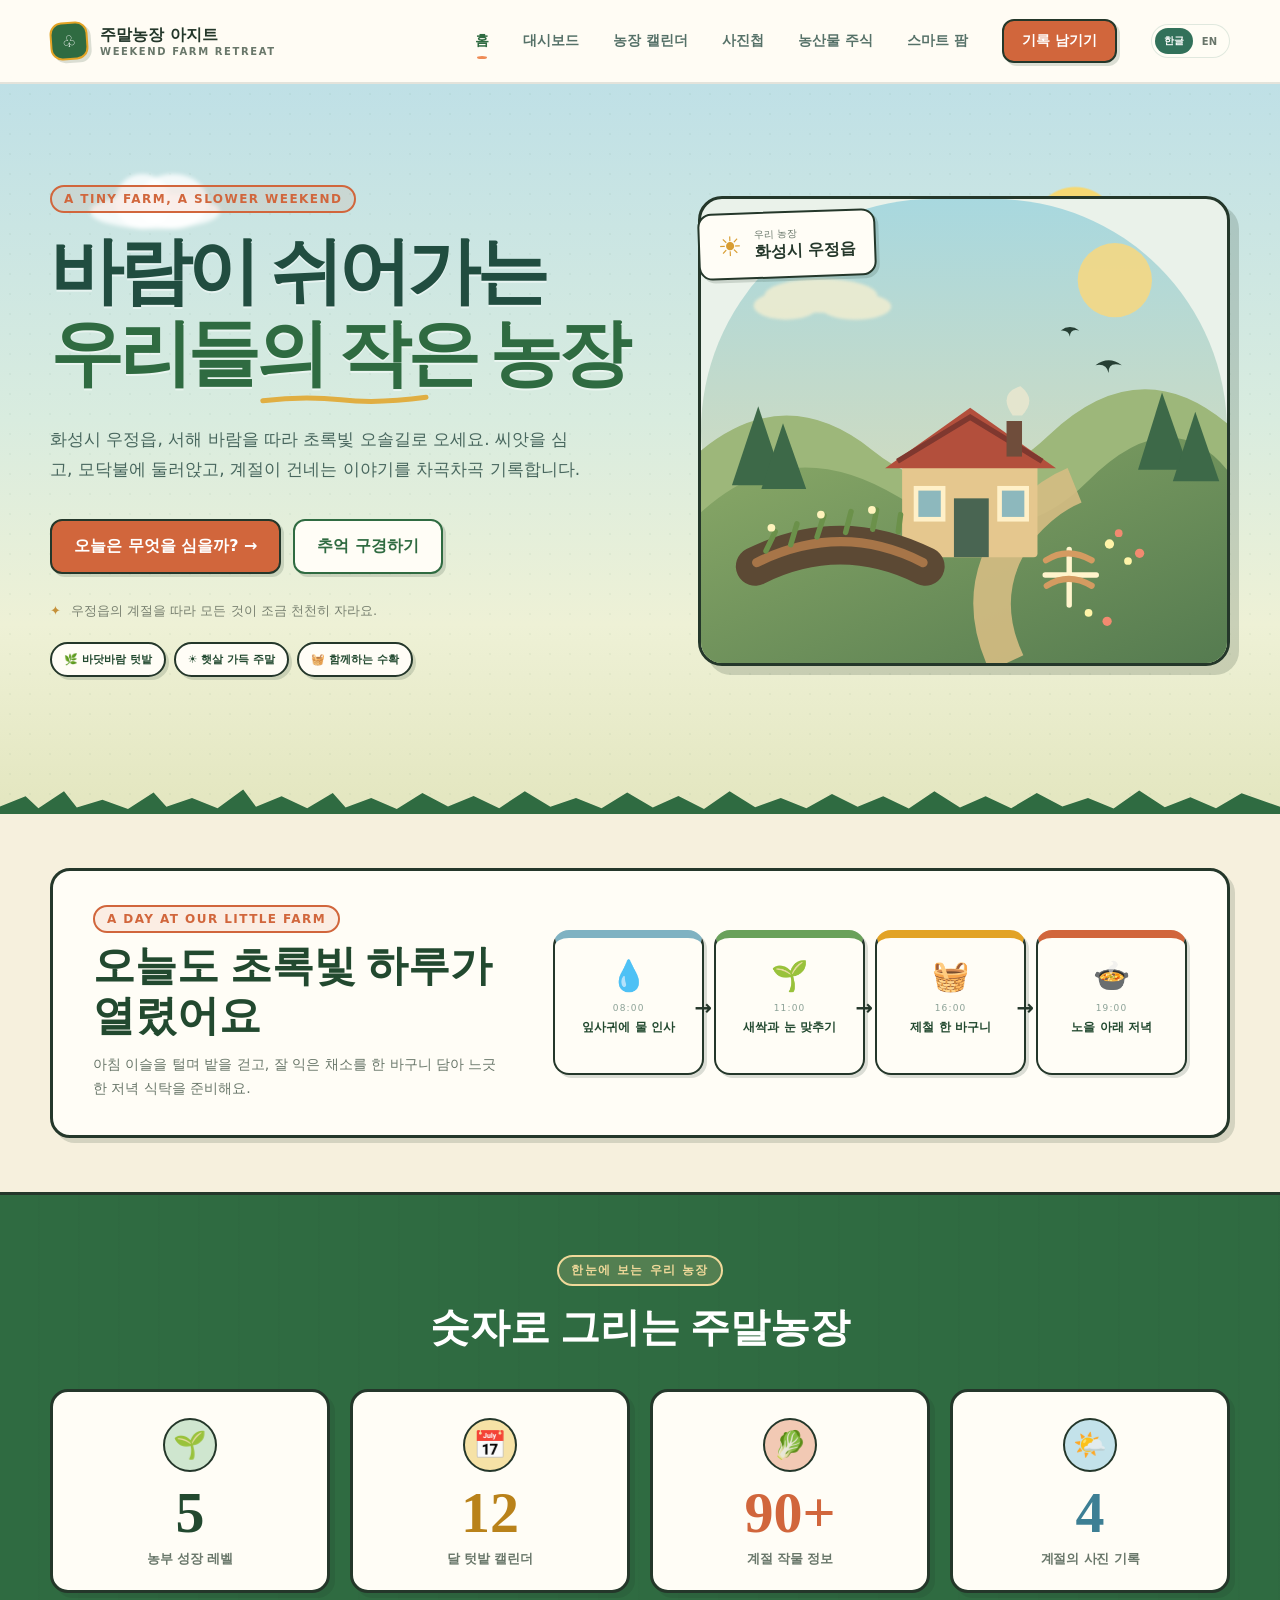
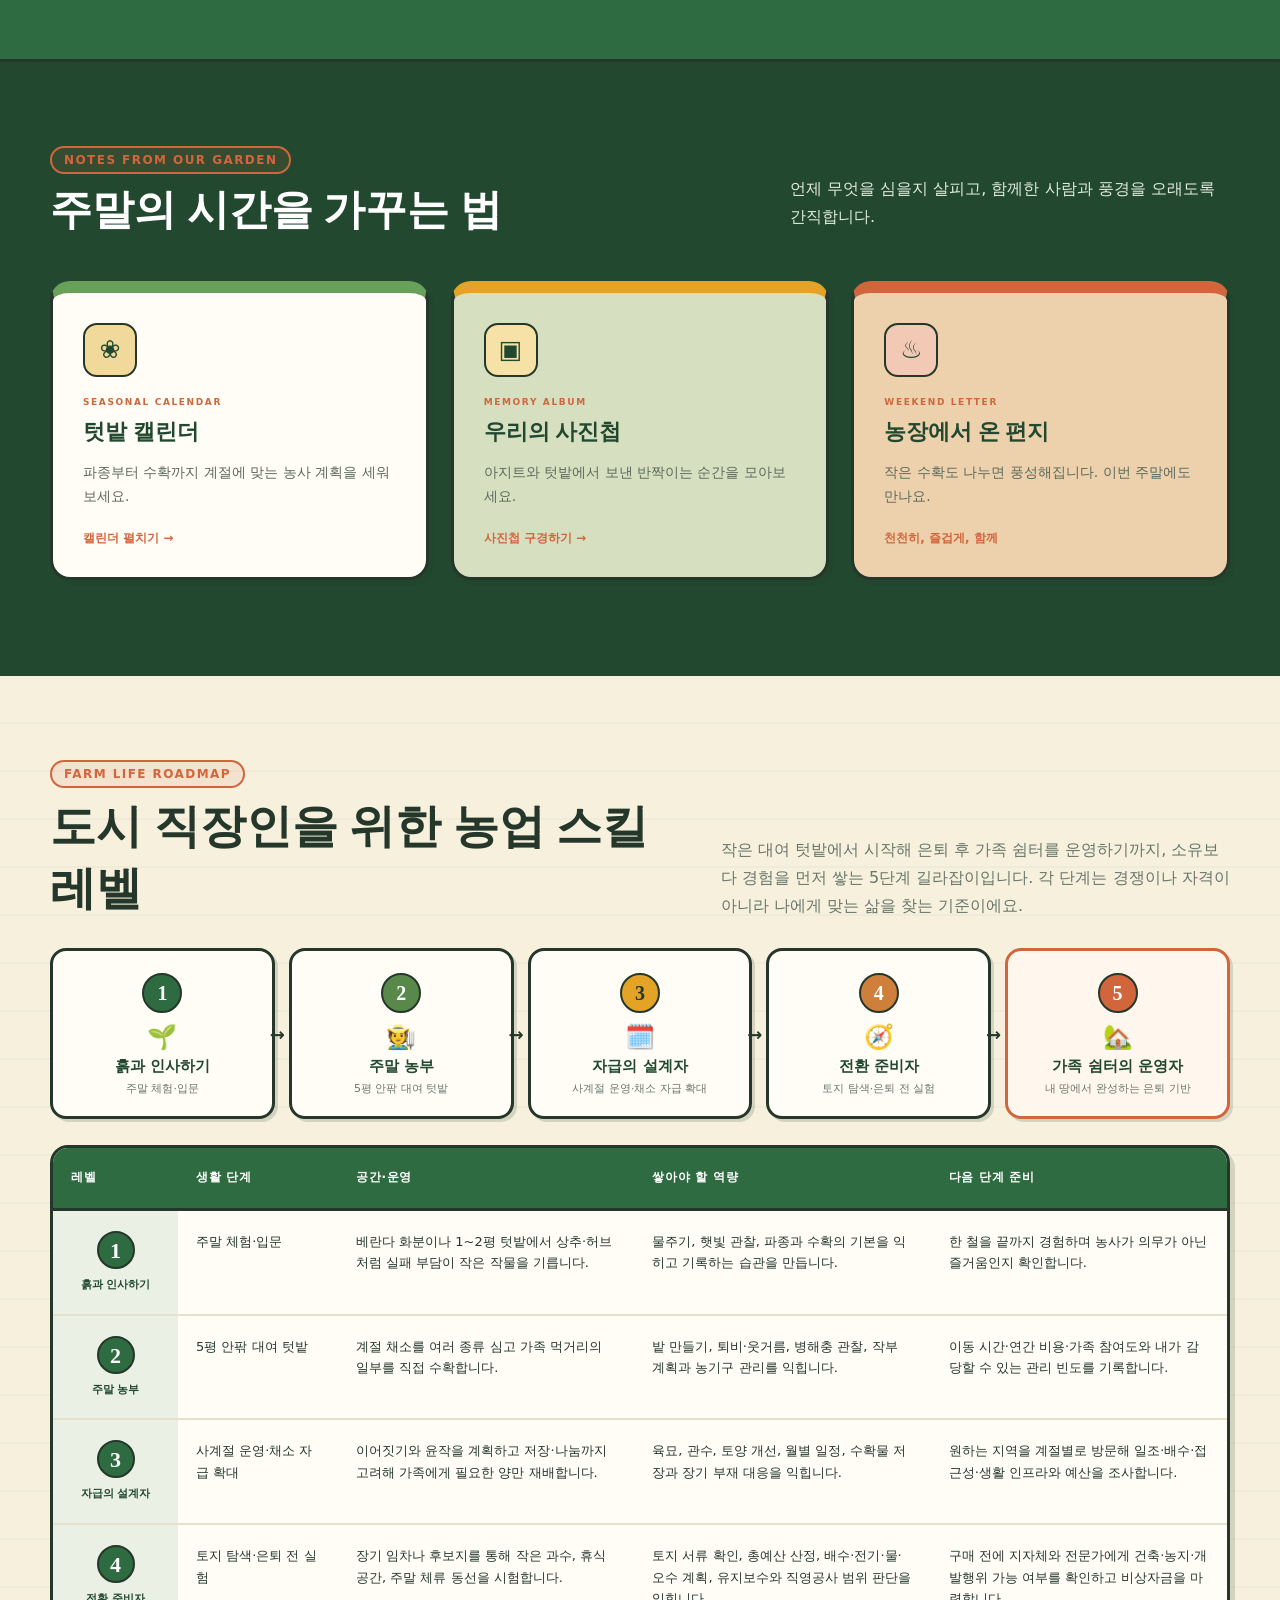
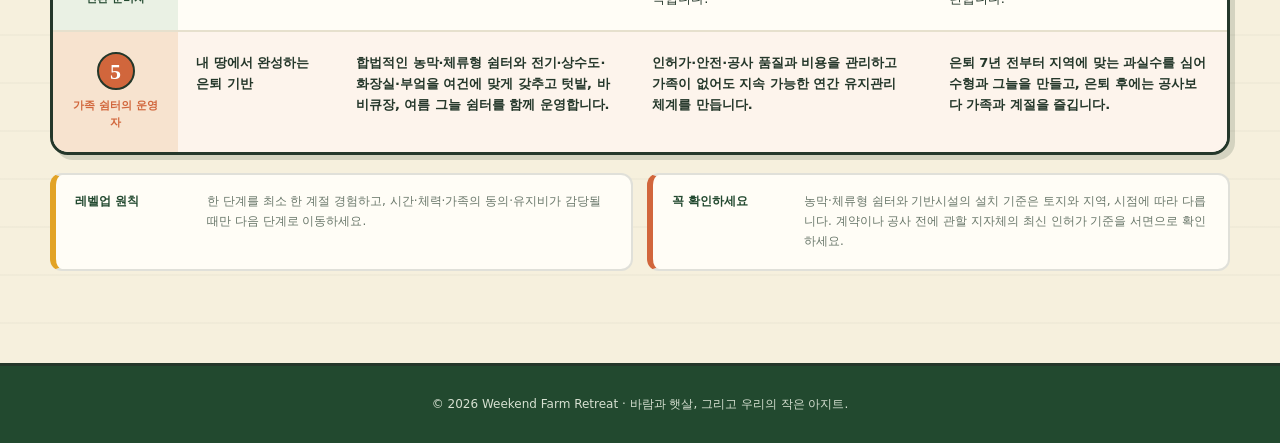
==== commit 28f844b6: "Add autonomous smart farm guide" ====
--- a/docs/index.html
+++ b/docs/index.html
@@ -35,7 +35,7 @@
       <div class="links">
         <a class="active" href="index.html" data-i18n="home">홈</a>
         <a href="dashboard.html" data-i18n="dashboard">대시보드</a><a href="calendar.html" data-i18n="calendar">농장 캘린더</a>
-        <a href="gallery.html" data-i18n="gallery">사진첩</a><a href="agri-stocks.html" data-i18n="agriStocks">농산물 주식</a>
+        <a href="gallery.html" data-i18n="gallery">사진첩</a><a href="agri-stocks.html" data-i18n="agriStocks">농산물 주식</a><a href="smart-farm.html" data-i18n="smartFarm">스마트 팜</a>
         <a class="nav-cta" href="gallery.html" data-i18n="record">기록 남기기</a><div class="language-toggle" aria-label="언어 선택"><button type="button" data-lang="ko">한글</button><button type="button" data-lang="en">EN</button></div>
       </div>
     </nav>
--- a/docs/styles.css
+++ b/docs/styles.css
@@ -1130,3 +1130,13 @@
 .agri-outlook { padding: 72px 0; background: var(--green); color: white; }.agri-outlook-grid { display: grid; grid-template-columns: 1fr 1fr; gap: 80px; align-items: center; }.agri-outlook p { margin: 0 0 15px; color: #d5e1d9; line-height: 1.85; }.investment-disclaimer { margin-top: 34px; margin-bottom: 80px; padding: 20px 24px; border: 1px solid #d9ded5; border-radius: 15px; background: #f0f1ec; }.investment-disclaimer b { color: var(--green); }.investment-disclaimer p { margin: 7px 0; color: var(--muted); font-size: 12px; line-height: 1.7; }.investment-disclaimer small { color: #8b918b; }
 @media(max-width:900px) { .agri-hero-grid,.agri-section-head,.agri-outlook-grid { grid-template-columns: 1fr; gap: 28px; }.agri-driver-grid { grid-template-columns: repeat(2,1fr); }.etf-grid { grid-template-columns: 1fr; }.company-grid { grid-template-columns: 1fr; } }
 @media(max-width:600px) { .agri-hero { padding: 64px 0; }.agri-hero h1 { font-size: 41px; }.agri-hero-actions { flex-direction: column; align-items: stretch; }.agri-hero-actions .btn { text-align: center; }.agri-section { padding-top: 60px; padding-bottom: 60px; }.agri-driver-grid,.agri-checklist { grid-template-columns: 1fr; }.vision { grid-template-columns: 1fr; } }
+
+/* Autonomous smart-farm guide */
+.smart-farm-main { overflow: hidden; }.smart-hero { padding: 88px 0; background: radial-gradient(circle at 80% 20%,rgba(108,195,125,.24),transparent 30%),linear-gradient(135deg,#102f25,#174a35 65%,#286744); color: white; }.smart-hero-grid { display: grid; grid-template-columns: 1.08fr .92fr; gap: 76px; align-items: center; }.smart-hero h1 { margin: 17px 0 23px; font-family: Georgia,"Noto Serif KR",serif; font-size: clamp(46px,6vw,72px); line-height: 1.07; letter-spacing: -.05em; }.smart-hero h1 em { color: #8bd69b; font-style: normal; }.smart-hero-copy > p { max-width: 650px; color: #d4e5da; font-size: 17px; line-height: 1.85; }.smart-hero-actions { display: flex; gap: 10px; margin-top: 30px; }.smart-hero .btn-secondary { border: 1px solid rgba(255,255,255,.2); background: rgba(255,255,255,.1); color: white; }
+.farm-console { overflow: hidden; border: 1px solid rgba(255,255,255,.18); border-radius: 24px; background: #f5f7f2; color: var(--ink); box-shadow: 0 25px 70px rgba(0,0,0,.2); }.farm-console header { display: flex; justify-content: space-between; padding: 16px 20px; background: #dfe8dc; color: #486152; font-size: 11px; font-weight: 900; }.farm-console header i { display: inline-block; width: 7px; height: 7px; margin-right: 6px; border-radius: 50%; background: #36af5b; box-shadow: 0 0 0 4px rgba(54,175,91,.14); }.console-camera { position: relative; min-height: 210px; padding: 22px; background: linear-gradient(rgba(11,42,29,.25),rgba(11,42,29,.7)),url('photos/텃밭/2022/20220521_192714.jpg') center/cover; color: white; }.console-camera span { font-size: 10px; letter-spacing: .08em; }.console-camera strong { position: absolute; left: 22px; bottom: 22px; font-size: 20px; }.console-camera i { position: absolute; right: 20px; top: 20px; display: grid; width: 38px; height: 38px; place-items: center; border-radius: 50%; background: #7fd390; color: #173f2e; font-style: normal; font-weight: 900; }.console-metrics { display: grid; grid-template-columns: repeat(3,1fr); padding: 16px; }.console-metrics span { padding: 8px 14px; border-right: 1px solid #dde3da; }.console-metrics span:last-child { border: 0; }.console-metrics small,.console-metrics b { display: block; }.console-metrics small { color: var(--muted); font-size: 10px; }.console-metrics b { margin-top: 4px; color: var(--green); font-size: 18px; }.console-action { display: flex; justify-content: space-between; margin: 0 16px 16px; padding: 12px 14px; border-radius: 10px; background: #e4f0df; color: #45604f; font-size: 11px; }.console-action b { color: #278247; }
+.smart-section { padding-top: 84px; padding-bottom: 84px; }.smart-section-head { display: grid; grid-template-columns: 1fr .8fr; gap: 65px; align-items: end; margin-bottom: 34px; }.smart-section-head h2,.smart-vision h2 { margin: 7px 0 0; font-family: Georgia,"Noto Serif KR",serif; font-size: clamp(34px,4vw,48px); letter-spacing: -.04em; }.smart-section-head > p { margin: 0; color: var(--muted); line-height: 1.8; }.before-after { display: grid; grid-template-columns: 1fr auto 1fr; gap: 22px; align-items: center; }.before-after article { padding: 28px; border-radius: 19px; }.before-after article > span { font-size: 11px; font-weight: 900; letter-spacing: .06em; }.before-after h3 { margin: 8px 0 17px; font-size: 23px; }.before-after ul { display: grid; gap: 10px; margin: 0; padding: 0; list-style: none; color: var(--muted); font-size: 13px; }.before-after li::before { content: '✓'; margin-right: 9px; font-weight: 900; }.before-after .past { border: 1px solid #ddd9cf; background: #eeeae0; }.before-after .past > span { color: #81796d; }.before-after .past li::before { color: #978d80; }.before-after .future { border: 1px solid #c9dfc9; background: #e5f0e2; }.before-after .future > span,.before-after .future li::before { color: #31804a; }.change-arrow { color: var(--orange); font-size: 30px; font-weight: 900; }
+.smart-system { background: #e8eee7; }.tech-grid { display: grid; grid-template-columns: repeat(3,1fr); gap: 14px; }.tech-grid article { position: relative; padding: 26px; border-radius: 18px; background: white; box-shadow: 0 8px 25px rgba(31,54,42,.05); }.tech-grid article > b { position: absolute; right: 20px; top: 18px; color: #d3ddd2; font: 23px Georgia,serif; }.tech-grid article > span { font-size: 28px; }.tech-grid h3 { margin: 13px 0 8px; color: var(--green); }.tech-grid p { min-height: 66px; margin: 0 0 15px; color: var(--muted); font-size: 13px; line-height: 1.7; }.tech-grid small { display: block; padding-top: 12px; border-top: 1px solid #e5e9e2; color: var(--orange); font-weight: 800; }.farm-type-grid { display: grid; grid-template-columns: repeat(3,1fr); gap: 14px; }.farm-type-grid article { padding: 25px; border: 1px solid #dde4da; border-radius: 18px; background: white; }.farm-type-icon { font-size: 34px; }.farm-type-grid small { display: block; margin-top: 16px; color: var(--orange); font-weight: 900; letter-spacing: .08em; }.farm-type-grid h3 { margin: 5px 0 9px; }.farm-type-grid p { min-height: 88px; color: var(--muted); font-size: 13px; line-height: 1.7; }.farm-type-grid b,.farm-type-grid div > span { display: block; font-size: 11px; }.farm-type-grid b { color: var(--green); }.farm-type-grid div > span { margin-top: 4px; color: #687a6e; }
+.automation-flow { background: #173e2d; color: white; }.smart-section-head.light > p { color: #cad9ce; }.flow-steps { display: grid; grid-template-columns: repeat(5,1fr); margin: 0; padding: 0; list-style: none; }.flow-steps li { position: relative; padding: 23px 18px; border: 1px solid rgba(255,255,255,.15); border-right: 0; }.flow-steps li:last-child { border-right: 1px solid rgba(255,255,255,.15); }.flow-steps li:not(:last-child)::after { content: '→'; position: absolute; z-index: 1; right: -10px; top: 26px; color: #83d091; font-weight: 900; }.flow-steps b,.flow-steps span { display: block; }.flow-steps b { color: #83d091; font: 18px Georgia,serif; }.flow-steps span { margin: 10px 0 7px; font-weight: 900; }.flow-steps p { margin: 0; color: #c5d5ca; font-size: 11px; line-height: 1.6; }
+.smart-roadmap { display: grid; grid-template-columns: repeat(4,1fr); gap: 12px; margin: 0; padding: 0; list-style: none; }.smart-roadmap li { display: flex; gap: 14px; padding: 22px; border-top: 4px solid var(--green); border-radius: 4px 4px 15px 15px; background: white; box-shadow: 0 7px 22px rgba(31,54,42,.05); }.smart-roadmap li > span { display: grid; flex: 0 0 32px; height: 32px; place-items: center; border-radius: 50%; background: var(--green); color: white; font-weight: 900; }.smart-roadmap small { color: var(--orange); font-weight: 900; letter-spacing: .08em; }.smart-roadmap h3 { margin: 5px 0 7px; font-size: 15px; }.smart-roadmap p { margin: 0; color: var(--muted); font-size: 11px; line-height: 1.6; }.smart-caution { display: flex; gap: 17px; margin-top: 16px; padding: 22px; border: 1px solid #e8ce9e; border-radius: 15px; background: #fff5dd; }.smart-caution > span { font-size: 25px; }.smart-caution h3 { margin: 0 0 7px; color: #72571d; }.smart-caution p { margin: 0; color: #756644; font-size: 12px; line-height: 1.7; }.smart-vision { padding: 78px 0; background: linear-gradient(125deg,#dcf0dc,#f3f0db); }.smart-vision-grid { display: grid; grid-template-columns: 1fr 1fr; gap: 80px; align-items: center; }.smart-vision p { margin: 0; color: #4f6657; font-size: 16px; line-height: 1.9; }
+@media(max-width:950px) { .smart-hero-grid,.smart-section-head,.smart-vision-grid { grid-template-columns: 1fr; gap: 30px; }.tech-grid,.farm-type-grid { grid-template-columns: repeat(2,1fr); }.flow-steps { grid-template-columns: 1fr; }.flow-steps li { border-right: 1px solid rgba(255,255,255,.15); border-bottom: 0; }.flow-steps li:last-child { border-bottom: 1px solid rgba(255,255,255,.15); }.flow-steps li:not(:last-child)::after { content: '↓'; right: 22px; top: auto; bottom: -12px; }.smart-roadmap { grid-template-columns: repeat(2,1fr); } }
+@media(max-width:620px) { .smart-hero { padding: 62px 0; }.smart-hero h1 { font-size: 40px; }.smart-hero-actions { flex-direction: column; }.smart-hero-actions .btn { text-align: center; }.smart-section { padding-top: 60px; padding-bottom: 60px; }.before-after { grid-template-columns: 1fr; }.change-arrow { justify-self: center; transform: rotate(90deg); }.tech-grid,.farm-type-grid,.smart-roadmap { grid-template-columns: 1fr; }.console-metrics b { font-size: 14px; } }
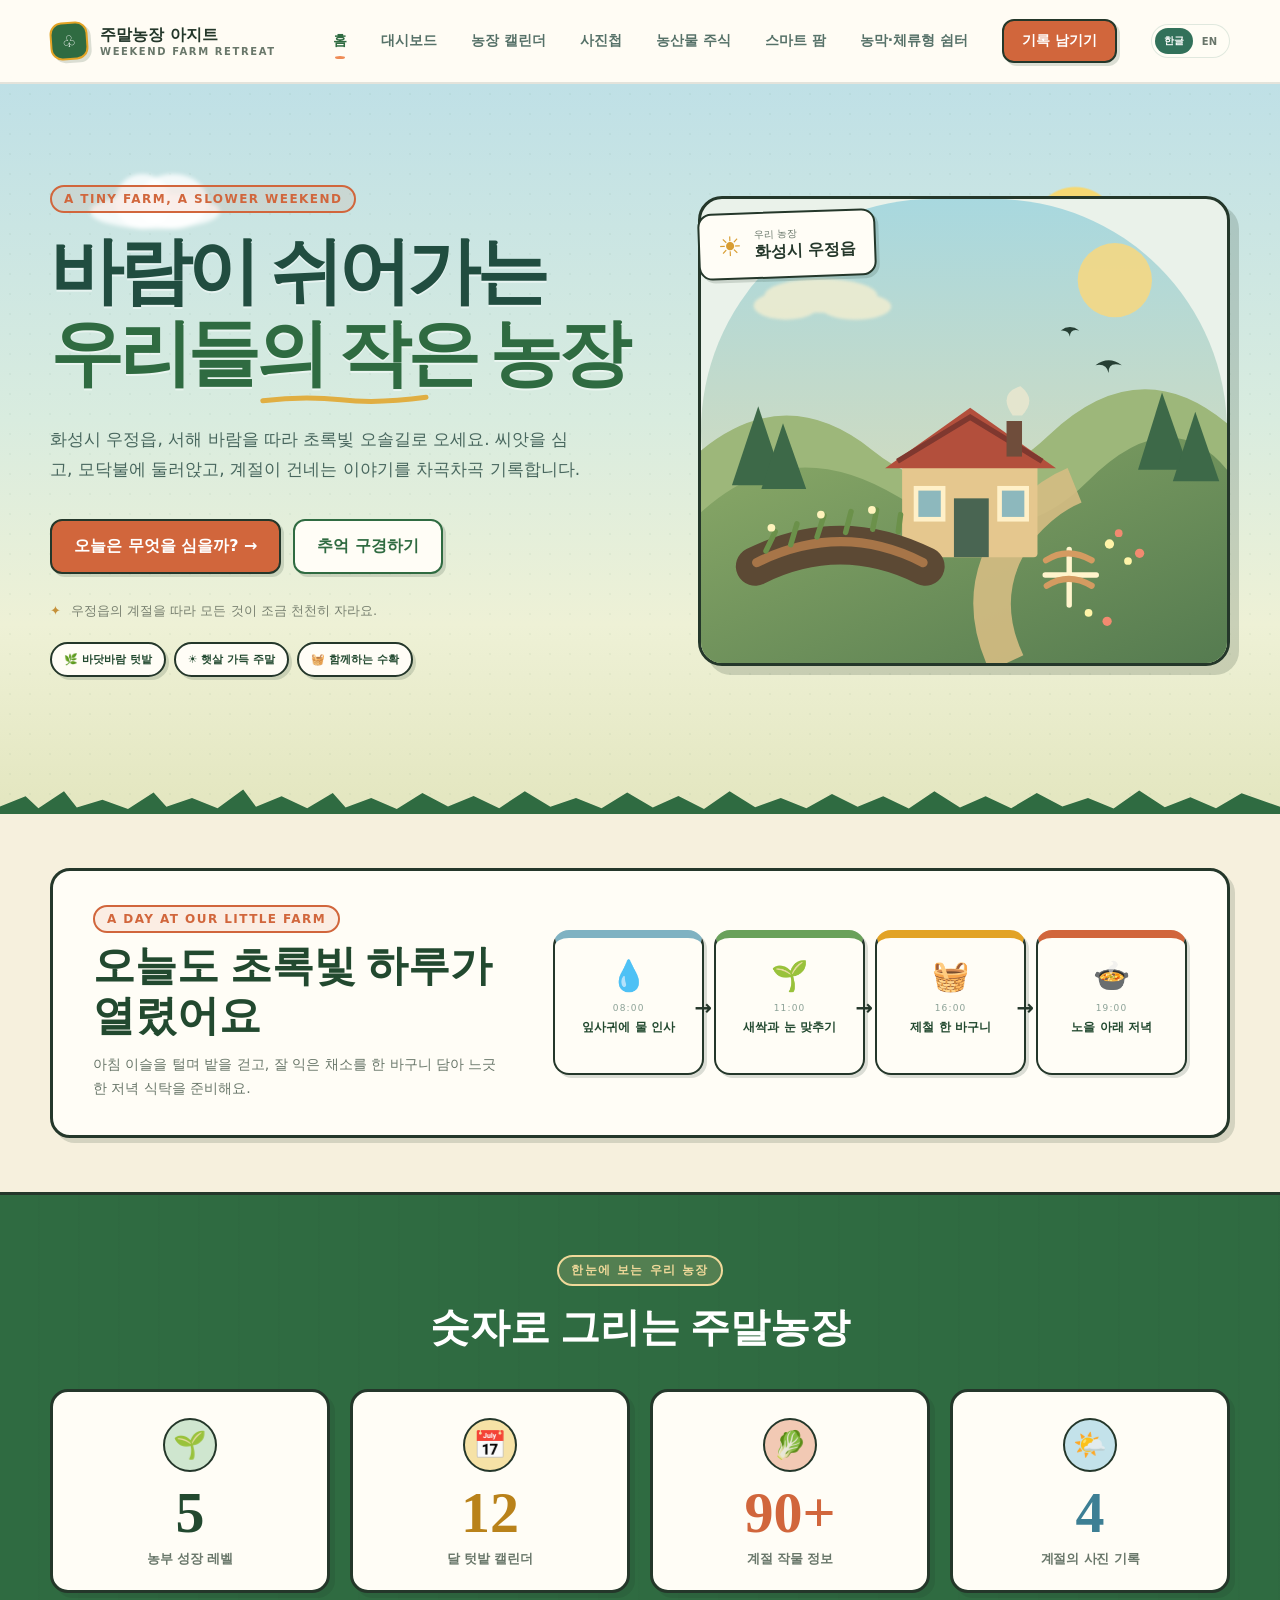
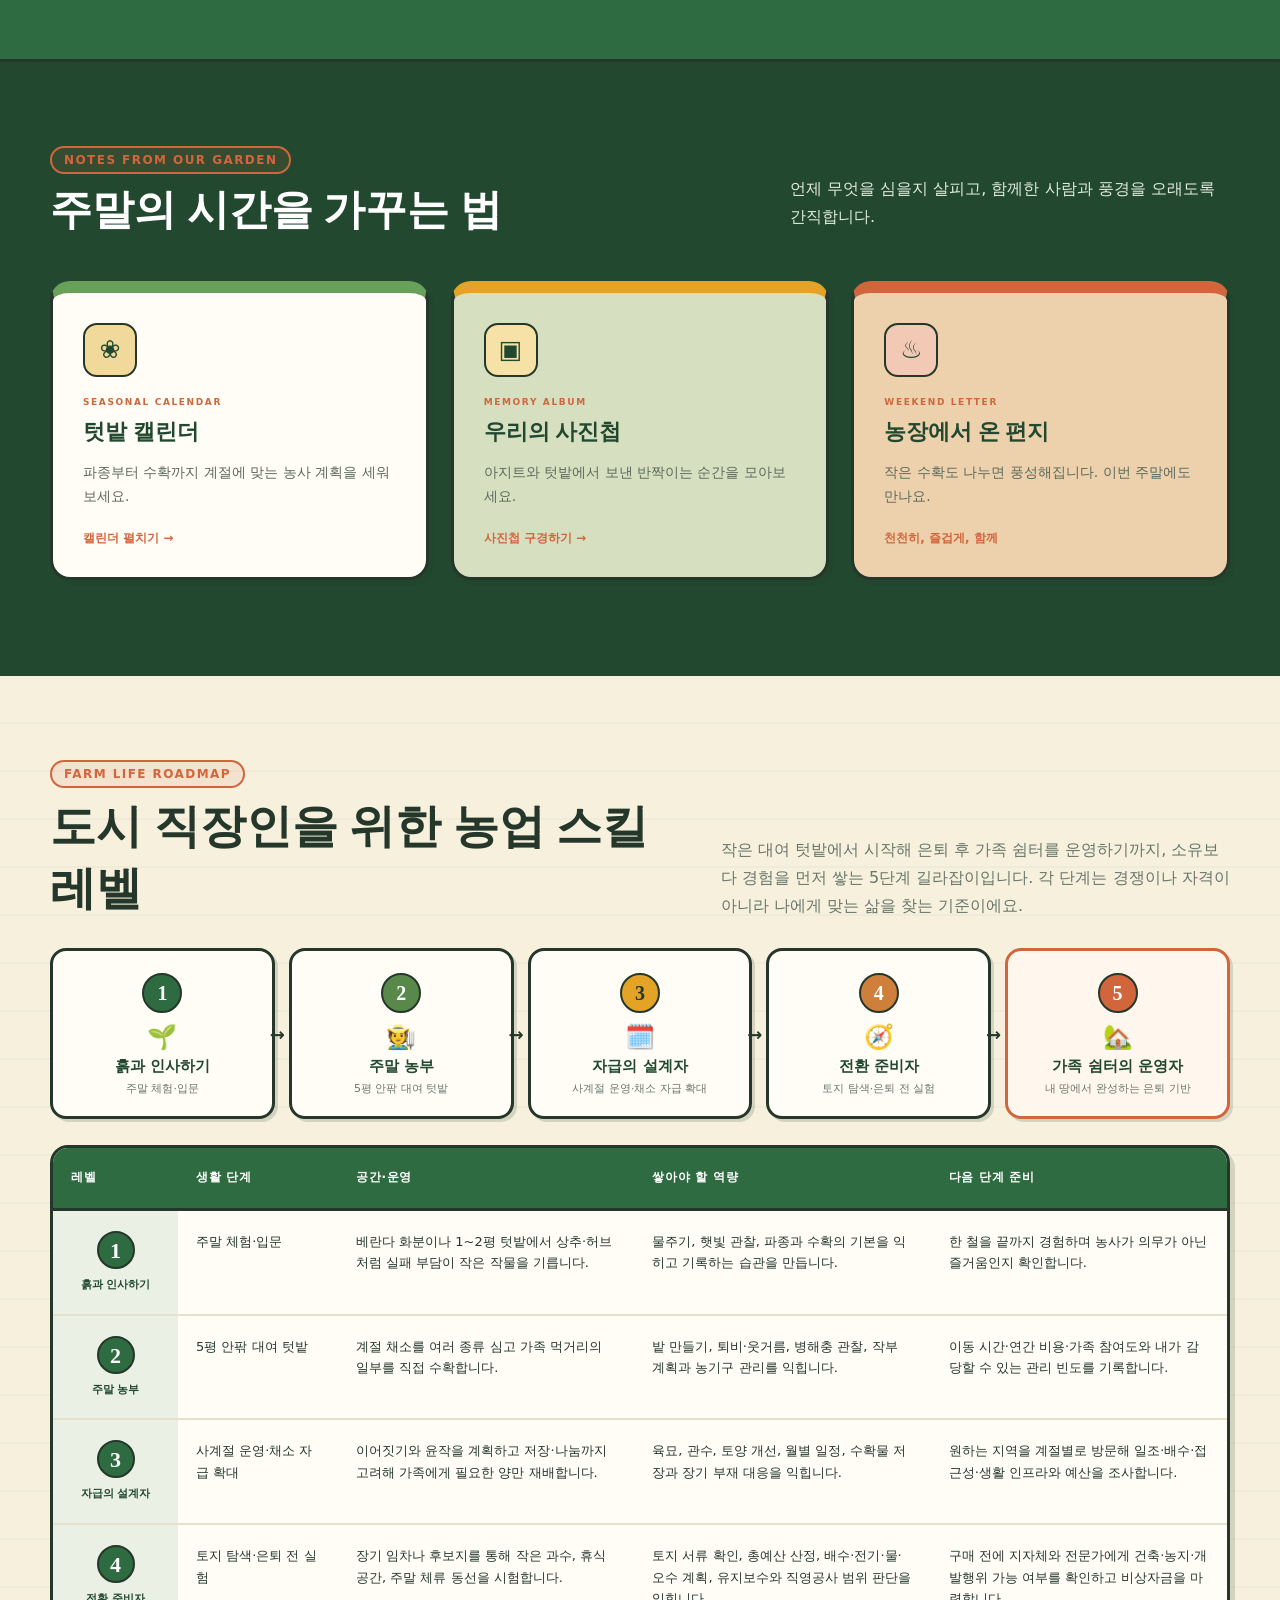
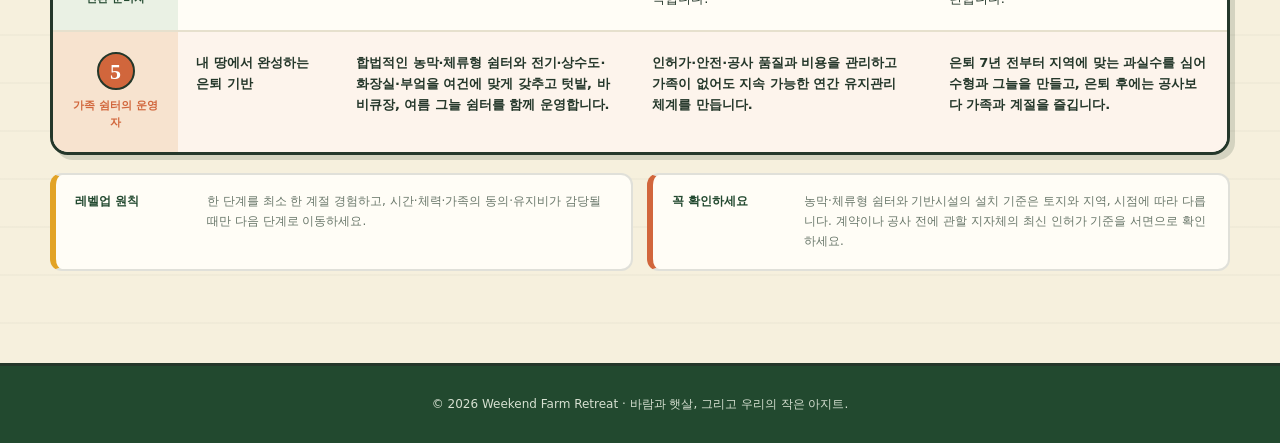
==== commit baee405b: "Add Agri-Stocks / Smart-Farm / Farm-Shelter guides and update site navigation, styles, and dashboard" ====
--- a/docs/index.html
+++ b/docs/index.html
@@ -35,7 +35,7 @@
       <div class="links">
         <a class="active" href="index.html" data-i18n="home">홈</a>
         <a href="dashboard.html" data-i18n="dashboard">대시보드</a><a href="calendar.html" data-i18n="calendar">농장 캘린더</a>
-        <a href="gallery.html" data-i18n="gallery">사진첩</a><a href="agri-stocks.html" data-i18n="agriStocks">농산물 주식</a><a href="smart-farm.html" data-i18n="smartFarm">스마트 팜</a>
+        <a href="gallery.html" data-i18n="gallery">사진첩</a><a href="agri-stocks.html" data-i18n="agriStocks">농산물 주식</a><a href="smart-farm.html" data-i18n="smartFarm">스마트 팜</a><a href="farm-shelter.html" data-i18n="farmShelter">농막·체류형 쉼터</a>
         <a class="nav-cta" href="gallery.html" data-i18n="record">기록 남기기</a><div class="language-toggle" aria-label="언어 선택"><button type="button" data-lang="ko">한글</button><button type="button" data-lang="en">EN</button></div>
       </div>
     </nav>
--- a/docs/styles.css
+++ b/docs/styles.css
@@ -1140,3 +1140,14 @@
 .smart-roadmap { display: grid; grid-template-columns: repeat(4,1fr); gap: 12px; margin: 0; padding: 0; list-style: none; }.smart-roadmap li { display: flex; gap: 14px; padding: 22px; border-top: 4px solid var(--green); border-radius: 4px 4px 15px 15px; background: white; box-shadow: 0 7px 22px rgba(31,54,42,.05); }.smart-roadmap li > span { display: grid; flex: 0 0 32px; height: 32px; place-items: center; border-radius: 50%; background: var(--green); color: white; font-weight: 900; }.smart-roadmap small { color: var(--orange); font-weight: 900; letter-spacing: .08em; }.smart-roadmap h3 { margin: 5px 0 7px; font-size: 15px; }.smart-roadmap p { margin: 0; color: var(--muted); font-size: 11px; line-height: 1.6; }.smart-caution { display: flex; gap: 17px; margin-top: 16px; padding: 22px; border: 1px solid #e8ce9e; border-radius: 15px; background: #fff5dd; }.smart-caution > span { font-size: 25px; }.smart-caution h3 { margin: 0 0 7px; color: #72571d; }.smart-caution p { margin: 0; color: #756644; font-size: 12px; line-height: 1.7; }.smart-vision { padding: 78px 0; background: linear-gradient(125deg,#dcf0dc,#f3f0db); }.smart-vision-grid { display: grid; grid-template-columns: 1fr 1fr; gap: 80px; align-items: center; }.smart-vision p { margin: 0; color: #4f6657; font-size: 16px; line-height: 1.9; }
 @media(max-width:950px) { .smart-hero-grid,.smart-section-head,.smart-vision-grid { grid-template-columns: 1fr; gap: 30px; }.tech-grid,.farm-type-grid { grid-template-columns: repeat(2,1fr); }.flow-steps { grid-template-columns: 1fr; }.flow-steps li { border-right: 1px solid rgba(255,255,255,.15); border-bottom: 0; }.flow-steps li:last-child { border-bottom: 1px solid rgba(255,255,255,.15); }.flow-steps li:not(:last-child)::after { content: '↓'; right: 22px; top: auto; bottom: -12px; }.smart-roadmap { grid-template-columns: repeat(2,1fr); } }
 @media(max-width:620px) { .smart-hero { padding: 62px 0; }.smart-hero h1 { font-size: 40px; }.smart-hero-actions { flex-direction: column; }.smart-hero-actions .btn { text-align: center; }.smart-section { padding-top: 60px; padding-bottom: 60px; }.before-after { grid-template-columns: 1fr; }.change-arrow { justify-self: center; transform: rotate(90deg); }.tech-grid,.farm-type-grid,.smart-roadmap { grid-template-columns: 1fr; }.console-metrics b { font-size: 14px; } }
+
+/* Farm shelter planning guide */
+.shelter-main { overflow: hidden; }.shelter-hero { padding: 88px 0 92px; background: linear-gradient(130deg,#284b3a 0%,#426646 63%,#72835b 100%); color: white; }.shelter-hero-grid { display: grid; grid-template-columns: 1.08fr .92fr; gap: 76px; align-items: center; }.shelter-hero h1 { margin: 18px 0 24px; font-family: Georgia,"Noto Serif KR",serif; font-size: clamp(46px,6vw,72px); line-height: 1.07; letter-spacing: -.05em; }.shelter-hero h1 em { color: #f2c775; font-style: normal; }.shelter-hero p { max-width: 660px; color: #dce6de; font-size: 17px; line-height: 1.85; }.shelter-actions { display: flex; gap: 10px; margin-top: 30px; }.shelter-hero .btn-secondary { border: 1px solid rgba(255,255,255,.2); background: rgba(255,255,255,.1); color: white; }
+.shelter-sketch { position: relative; min-height: 350px; border: 1px solid rgba(255,255,255,.24); border-radius: 28px; background: linear-gradient(#9bc19a 0 52%,#b49363 52%); box-shadow: 0 28px 75px rgba(0,0,0,.18); }.sketch-sun { position: absolute; right: 28px; top: 25px; font-size: 38px; }.sketch-house { position: absolute; left: 15%; top: 25%; width: 42%; height: 32%; border: 5px solid #f4efe1; background: #d9a66f; box-shadow: 0 15px 25px rgba(42,53,38,.18); }.sketch-house::before { content: ''; position: absolute; left: -10%; top: -48%; width: 120%; height: 55%; background: #713f30; clip-path: polygon(50% 0,100% 100%,0 100%); }.sketch-house i { position: absolute; left: 14%; bottom: 0; width: 24%; height: 60%; background: #3d5946; }.sketch-house b { position: absolute; right: 12%; top: 30%; color: #704b34; font-size: 12px; }.sketch-deck { position: absolute; left: 9%; top: 58%; width: 55%; padding: 11px; background: repeating-linear-gradient(90deg,#ad7848 0 18px,#98683f 18px 20px); color: white; font-size: 10px; text-align: center; }.sketch-field { position: absolute; right: 7%; bottom: 10%; width: 30%; height: 30%; padding-top: 12px; border-radius: 50% 20%; background: repeating-linear-gradient(105deg,#41663f 0 10px,#73905b 10px 18px); color: white; font-size: 11px; text-align: center; }.sketch-water { position: absolute; left: 7%; bottom: 8%; display: grid; width: 43px; height: 43px; place-items: center; border-radius: 50%; background: #77adc0; color: white; font-size: 10px; }.shelter-sketch > small { position: absolute; right: 22px; top: 57%; color: #eef5ed; font-weight: 800; }
+.source-banner { position: relative; z-index: 2; display: grid; grid-template-columns: auto 1fr auto; gap: 18px; align-items: center; margin-top: -30px; padding: 20px 24px; border-radius: 17px; background: white; box-shadow: 0 14px 38px rgba(31,54,42,.14); }.source-banner > span { padding: 9px; border-radius: 8px; background: var(--orange); color: white; font-size: 10px; font-weight: 900; }.source-banner b { color: var(--green); }.source-banner p { margin: 4px 0 0; color: var(--muted); font-size: 11px; }.source-banner a { color: var(--orange); font-size: 12px; font-weight: 900; }.shelter-section { padding-top: 82px; padding-bottom: 82px; }.shelter-section-head { display: grid; grid-template-columns: 1fr .8fr; gap: 64px; align-items: end; margin-bottom: 34px; }.shelter-section-head h2,.shelter-season h2 { margin: 7px 0 0; font-family: Georgia,"Noto Serif KR",serif; font-size: clamp(34px,4vw,48px); letter-spacing: -.04em; }.shelter-section-head > p { margin: 0; color: var(--muted); line-height: 1.8; }
+.shelter-compare { display: grid; grid-template-columns: repeat(2,1fr); gap: 16px; }.shelter-compare article { padding: 28px; border: 1px solid #dddeda; border-radius: 20px; background: white; box-shadow: 0 8px 25px rgba(31,54,42,.05); }.shelter-compare article.stay { border-color: #c9ddc6; background: #edf5e9; }.shelter-compare header { display: flex; gap: 14px; align-items: center; }.shelter-compare header > span { font-size: 30px; }.shelter-compare small { color: var(--orange); font-size: 10px; font-weight: 900; letter-spacing: .08em; }.shelter-compare h3 { margin: 3px 0 0; font-size: 24px; }.shelter-compare article > strong { display: block; margin: 22px 0 8px; color: var(--green); }.shelter-compare p { color: var(--muted); font-size: 13px; line-height: 1.75; }.shelter-compare ul { display: grid; gap: 8px; margin: 17px 0 0; padding: 14px 0 0; border-top: 1px solid #dfe4dc; list-style: none; color: #52675a; font-size: 12px; }.shelter-compare li::before { content: '✓'; margin-right: 8px; color: var(--orange); font-weight: 900; }.legal-alert { display: grid; grid-template-columns: auto 1fr auto; gap: 16px; align-items: center; margin-top: 16px; padding: 20px 22px; border: 1px solid #e6cfa5; border-radius: 15px; background: #fff5df; }.legal-alert > span { font-size: 25px; }.legal-alert b { color: #795b20; }.legal-alert p { margin: 5px 0 0; color: #766a50; font-size: 11px; line-height: 1.6; }.legal-alert a { color: #8e5c26; font-size: 11px; font-weight: 900; }
+.shelter-foundation { background: #e8eee5; }.foundation-grid { display: grid; grid-template-columns: repeat(3,1fr); gap: 13px; }.foundation-grid article { position: relative; padding: 25px; border-radius: 17px; background: white; box-shadow: 0 7px 22px rgba(31,54,42,.05); }.foundation-grid article > span { position: absolute; right: 18px; top: 14px; color: #d9e1d6; font: 25px Georgia,serif; }.foundation-grid h3 { margin: 4px 0 9px; color: var(--green); }.foundation-grid p { margin: 0; color: var(--muted); font-size: 12px; line-height: 1.72; }.budget-board { display: grid; grid-template-columns: 230px auto 1fr; gap: 20px; align-items: center; }.budget-core { padding: 28px; border-radius: 18px; background: var(--green); color: white; }.budget-core span,.budget-core b,.budget-core small { display: block; }.budget-core span { color: #bcd0c1; font-size: 11px; }.budget-core b { margin: 8px 0; font-size: 20px; }.budget-core small { color: #d7e2d9; }.budget-plus { color: var(--orange); font-size: 32px; font-weight: 900; }.budget-board ul { display: grid; grid-template-columns: repeat(3,1fr); gap: 9px; margin: 0; padding: 0; list-style: none; }.budget-board li { padding: 14px; border: 1px solid #dfe4dc; border-radius: 11px; background: white; }.budget-board li span,.budget-board li b,.budget-board li small { display: block; }.budget-board li b { margin: 5px 0 3px; color: var(--green); font-size: 12px; }.budget-board li small { color: var(--muted); font-size: 10px; }.estimate-rule { margin: 18px 0 0; padding: 15px 18px; border-left: 4px solid var(--orange); background: #fff5e8; color: #6d6153; font-size: 12px; line-height: 1.7; }.estimate-rule b { margin-right: 10px; color: var(--orange); }
+.shelter-checklist-wrap { background: #244936; color: white; }.shelter-checklist-wrap .shelter-section-head > p { color: #ccdad0; }.shelter-checklist { counter-reset: shelter-check; display: grid; grid-template-columns: repeat(3,1fr); gap: 1px; margin: 0; padding: 1px; background: rgba(255,255,255,.16); list-style: none; }.shelter-checklist li { counter-increment: shelter-check; position: relative; min-height: 78px; padding: 20px 18px 18px 52px; background: #244936; color: #e1e9e3; font-size: 12px; line-height: 1.55; }.shelter-checklist li::before { content: counter(shelter-check); position: absolute; left: 16px; top: 17px; display: grid; width: 25px; height: 25px; place-items: center; border: 1px solid #80aa89; border-radius: 50%; color: #9acaa3; font: 12px Georgia,serif; }.shelter-season { padding: 74px 0; background: linear-gradient(120deg,#e4eedc,#f5ead5); }.shelter-season-grid { display: grid; grid-template-columns: .75fr 1.25fr; gap: 70px; align-items: center; }.season-cards { display: grid; grid-template-columns: repeat(2,1fr); gap: 10px; }.season-cards article { padding: 17px; border-radius: 13px; background: rgba(255,255,255,.75); }.season-cards b,.season-cards span { display: block; }.season-cards b { color: var(--orange); }.season-cards span { margin-top: 5px; color: #546a5b; font-size: 11px; }
+@media(max-width:1100px) { .links { gap: 13px; }.links a { font-size: 12px; } }
+@media(max-width:920px) { .shelter-hero-grid,.shelter-section-head,.shelter-season-grid { grid-template-columns: 1fr; gap: 28px; }.foundation-grid { grid-template-columns: repeat(2,1fr); }.budget-board { grid-template-columns: 1fr; }.budget-plus { text-align: center; }.shelter-checklist { grid-template-columns: repeat(2,1fr); }.nav { height: auto; min-height: 78px; padding: 10px 0; }.links { overflow-x: auto; justify-content: flex-start; padding: 10px 2px; scrollbar-width: thin; }.links a { flex: 0 0 auto; white-space: nowrap; } }
+@media(max-width:620px) { .shelter-hero { padding: 62px 0 78px; }.shelter-hero h1 { font-size: 40px; }.shelter-actions { flex-direction: column; }.shelter-actions .btn { text-align: center; }.source-banner,.legal-alert { grid-template-columns: auto 1fr; }.source-banner a,.legal-alert a { grid-column: 2; }.shelter-section { padding-top: 60px; padding-bottom: 60px; }.shelter-compare,.foundation-grid,.shelter-checklist { grid-template-columns: 1fr; }.budget-board ul { grid-template-columns: repeat(2,1fr); }.shelter-sketch { min-height: 280px; }.brand { flex: 0 0 auto; } }
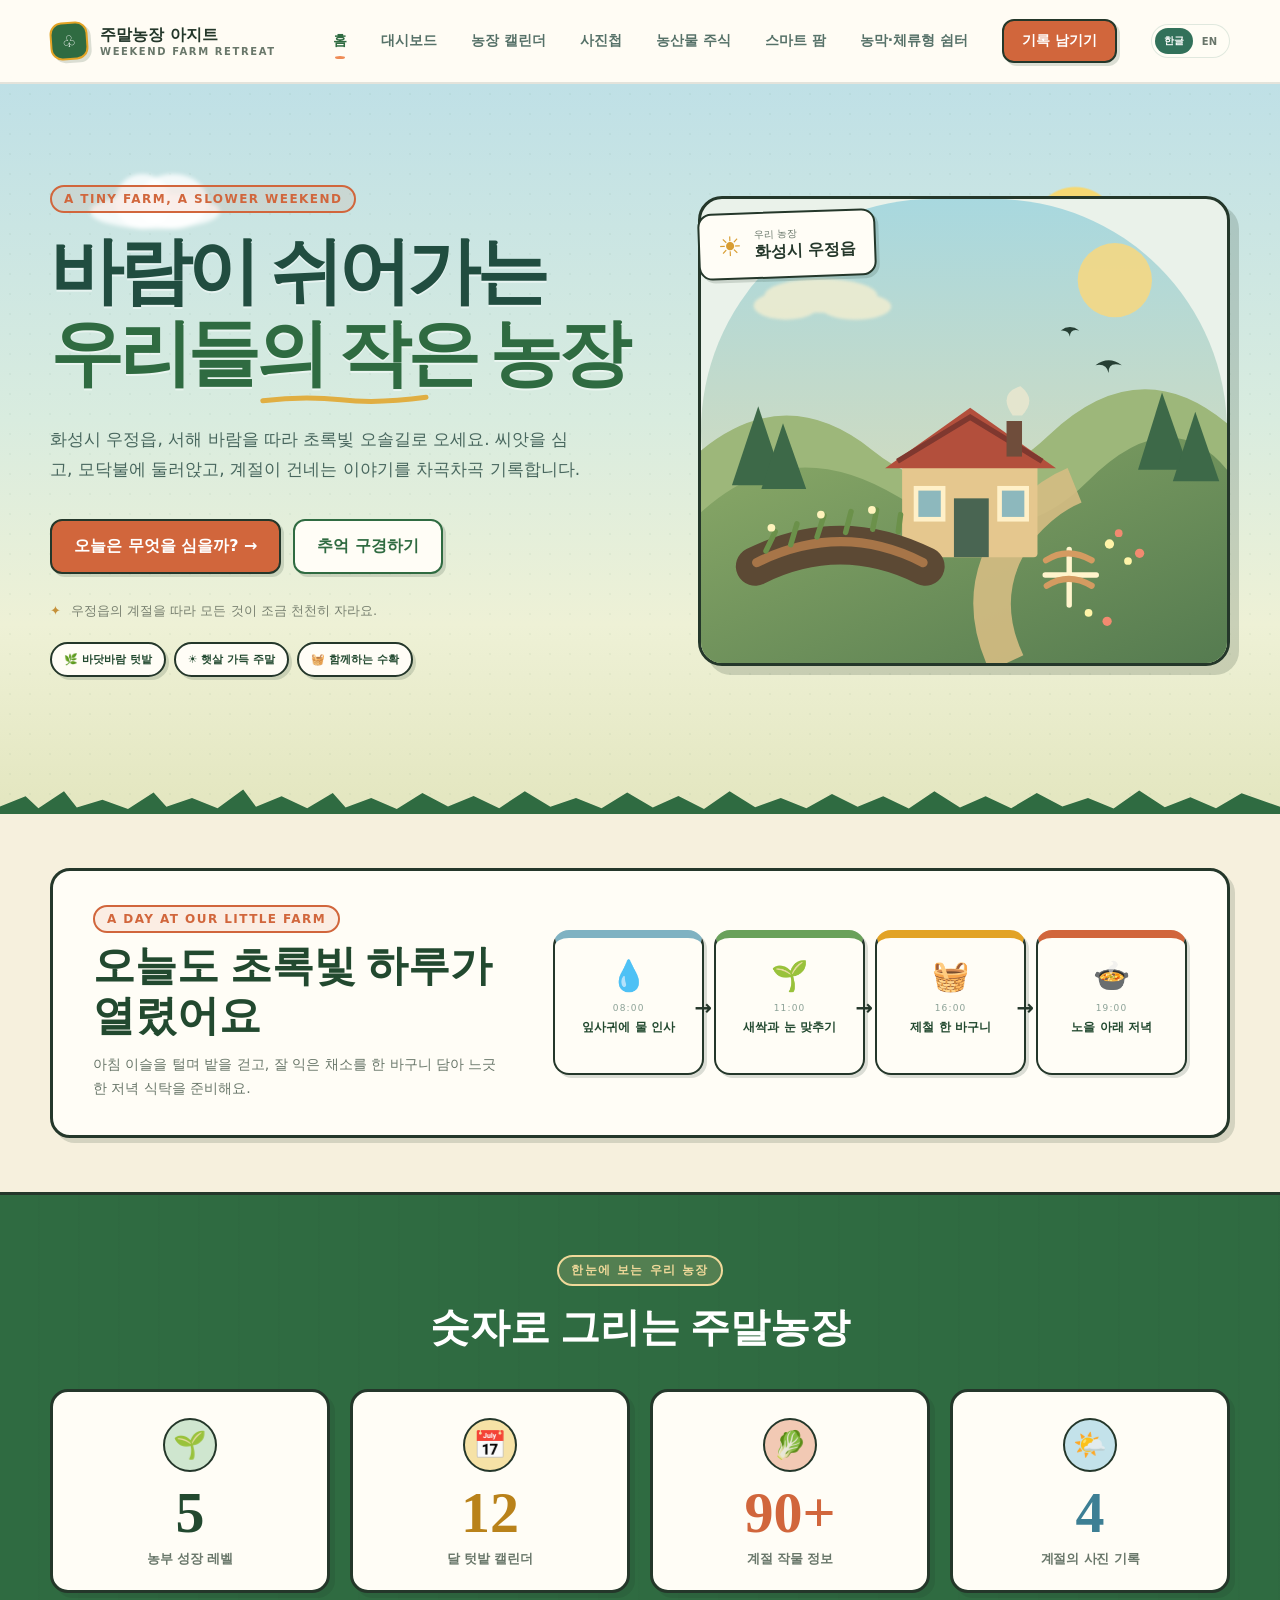
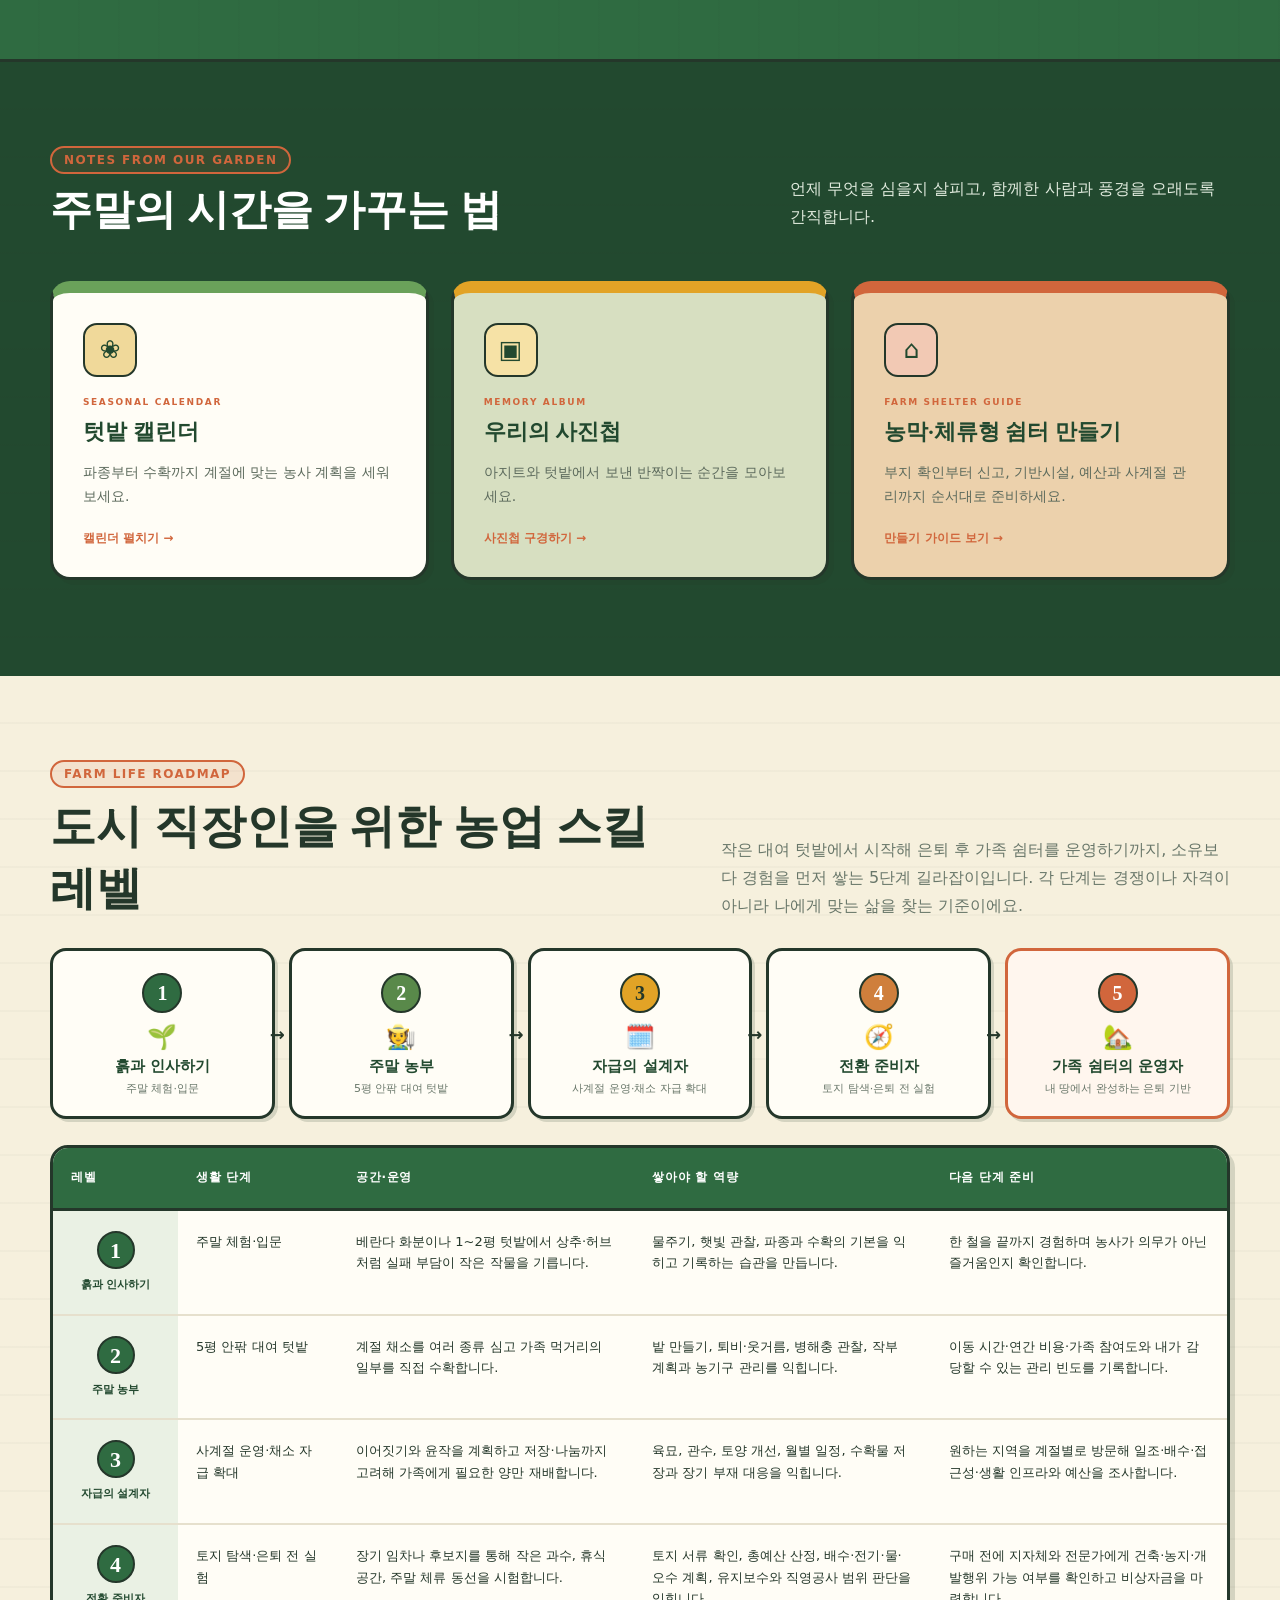
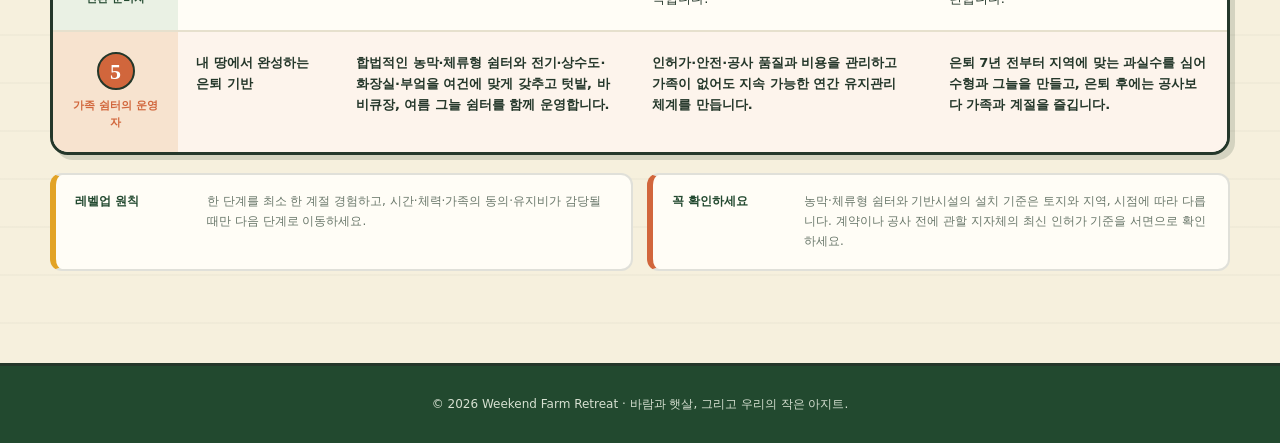
==== commit 51328455: "Publish farm shelter guide without DOCX binary" ====
--- a/docs/index.html
+++ b/docs/index.html
@@ -147,7 +147,7 @@
         <div class="feature-grid">
           <a class="feature feature-calendar" href="calendar.html"><span class="feature-icon">❀</span><small>SEASONAL CALENDAR</small><h3 data-i18n="calendarCard">텃밭 캘린더</h3><p data-i18n="calendarDesc">파종부터 수확까지 계절에 맞는 농사 계획을 세워보세요.</p><b data-i18n="calendarLink">캘린더 펼치기 →</b></a>
           <a class="feature feature-album" href="gallery.html"><span class="feature-icon">▣</span><small>MEMORY ALBUM</small><h3 data-i18n="albumCard">우리의 사진첩</h3><p data-i18n="albumDesc">아지트와 텃밭에서 보낸 반짝이는 순간을 모아보세요.</p><b data-i18n="albumLink">사진첩 구경하기 →</b></a>
-          <article class="feature feature-letter"><span class="feature-icon">♨</span><small>WEEKEND LETTER</small><h3 data-i18n="letterCard">농장에서 온 편지</h3><p data-i18n="letterDesc">작은 수확도 나누면 풍성해집니다. 이번 주말에도 만나요.</p><b data-i18n="together">천천히, 즐겁게, 함께</b></article>
+          <a class="feature feature-shelter" href="farm-shelter.html"><span class="feature-icon">⌂</span><small>FARM SHELTER GUIDE</small><h3 data-i18n="shelterCard">농막·체류형 쉼터 만들기</h3><p data-i18n="shelterDesc">부지 확인부터 신고, 기반시설, 예산과 사계절 관리까지 순서대로 준비하세요.</p><b data-i18n="shelterLink">만들기 가이드 보기 →</b></a>
         </div>
       </div>
     </section>
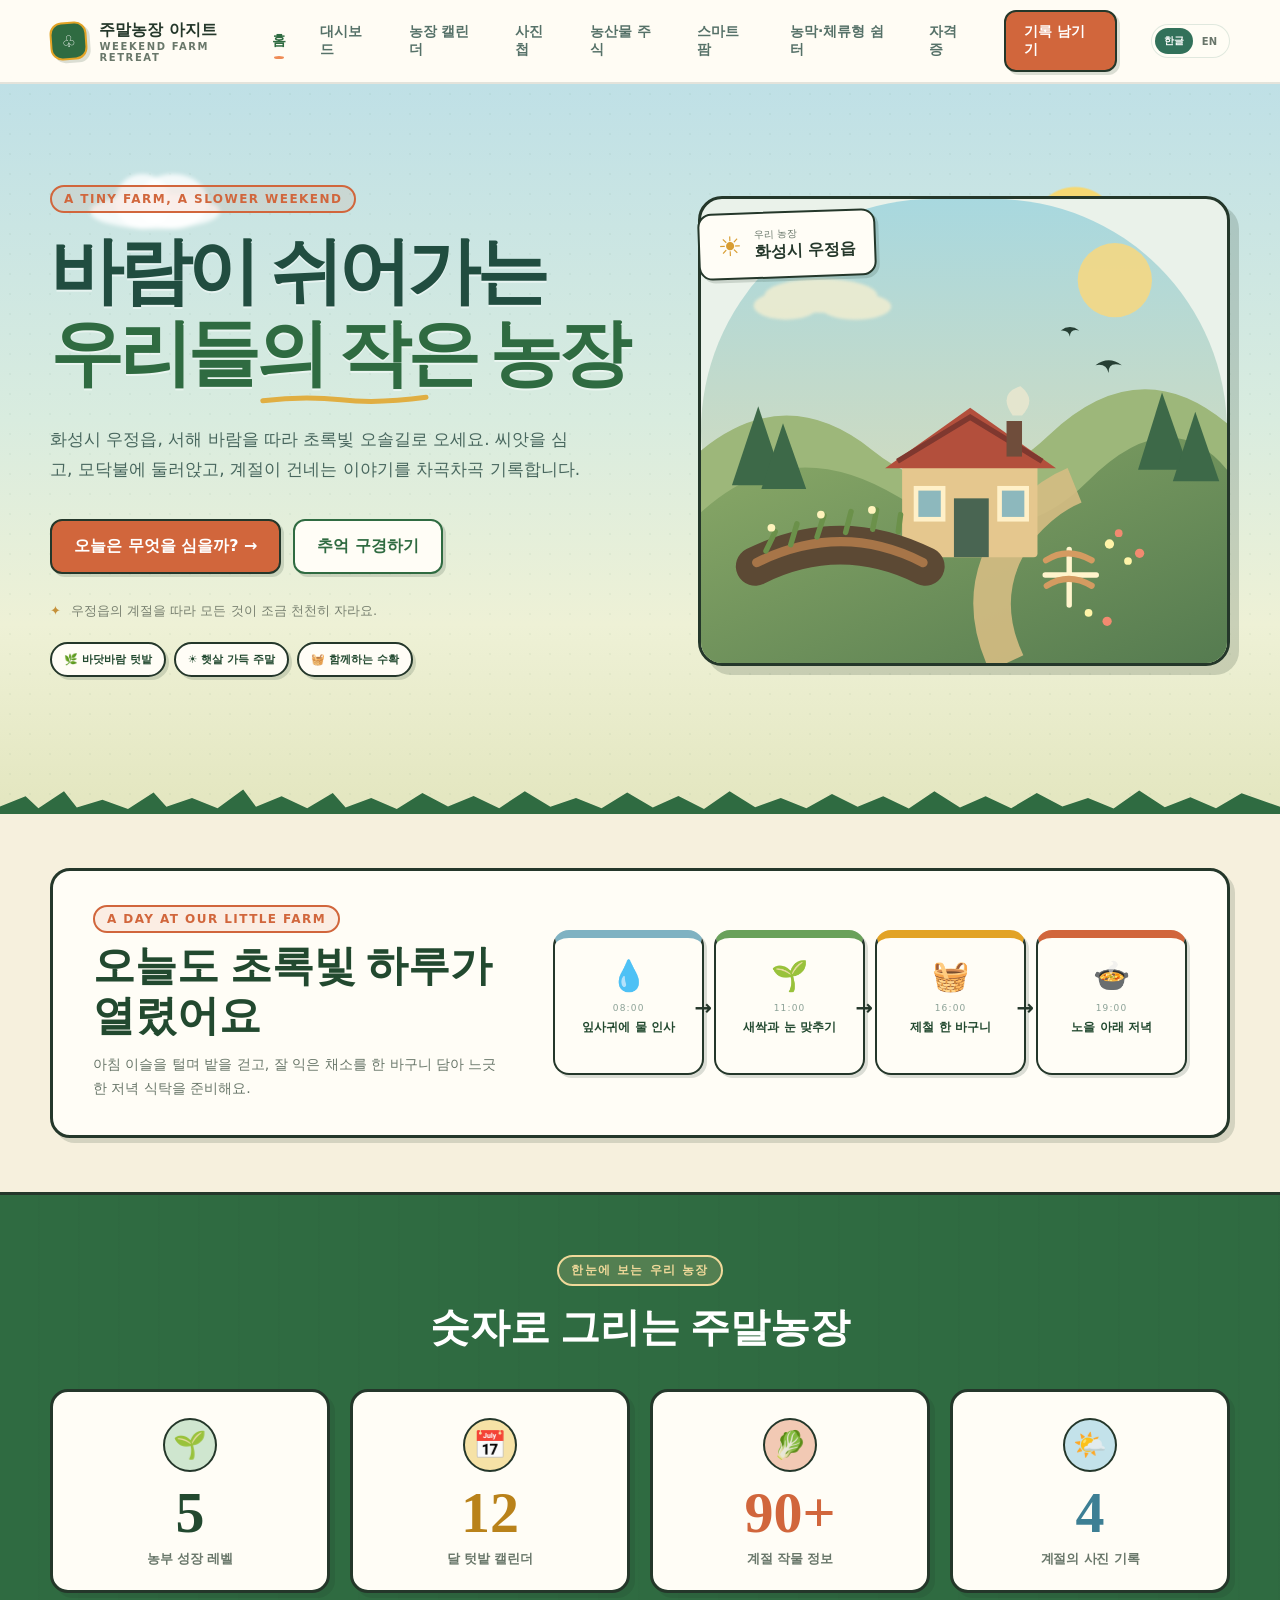
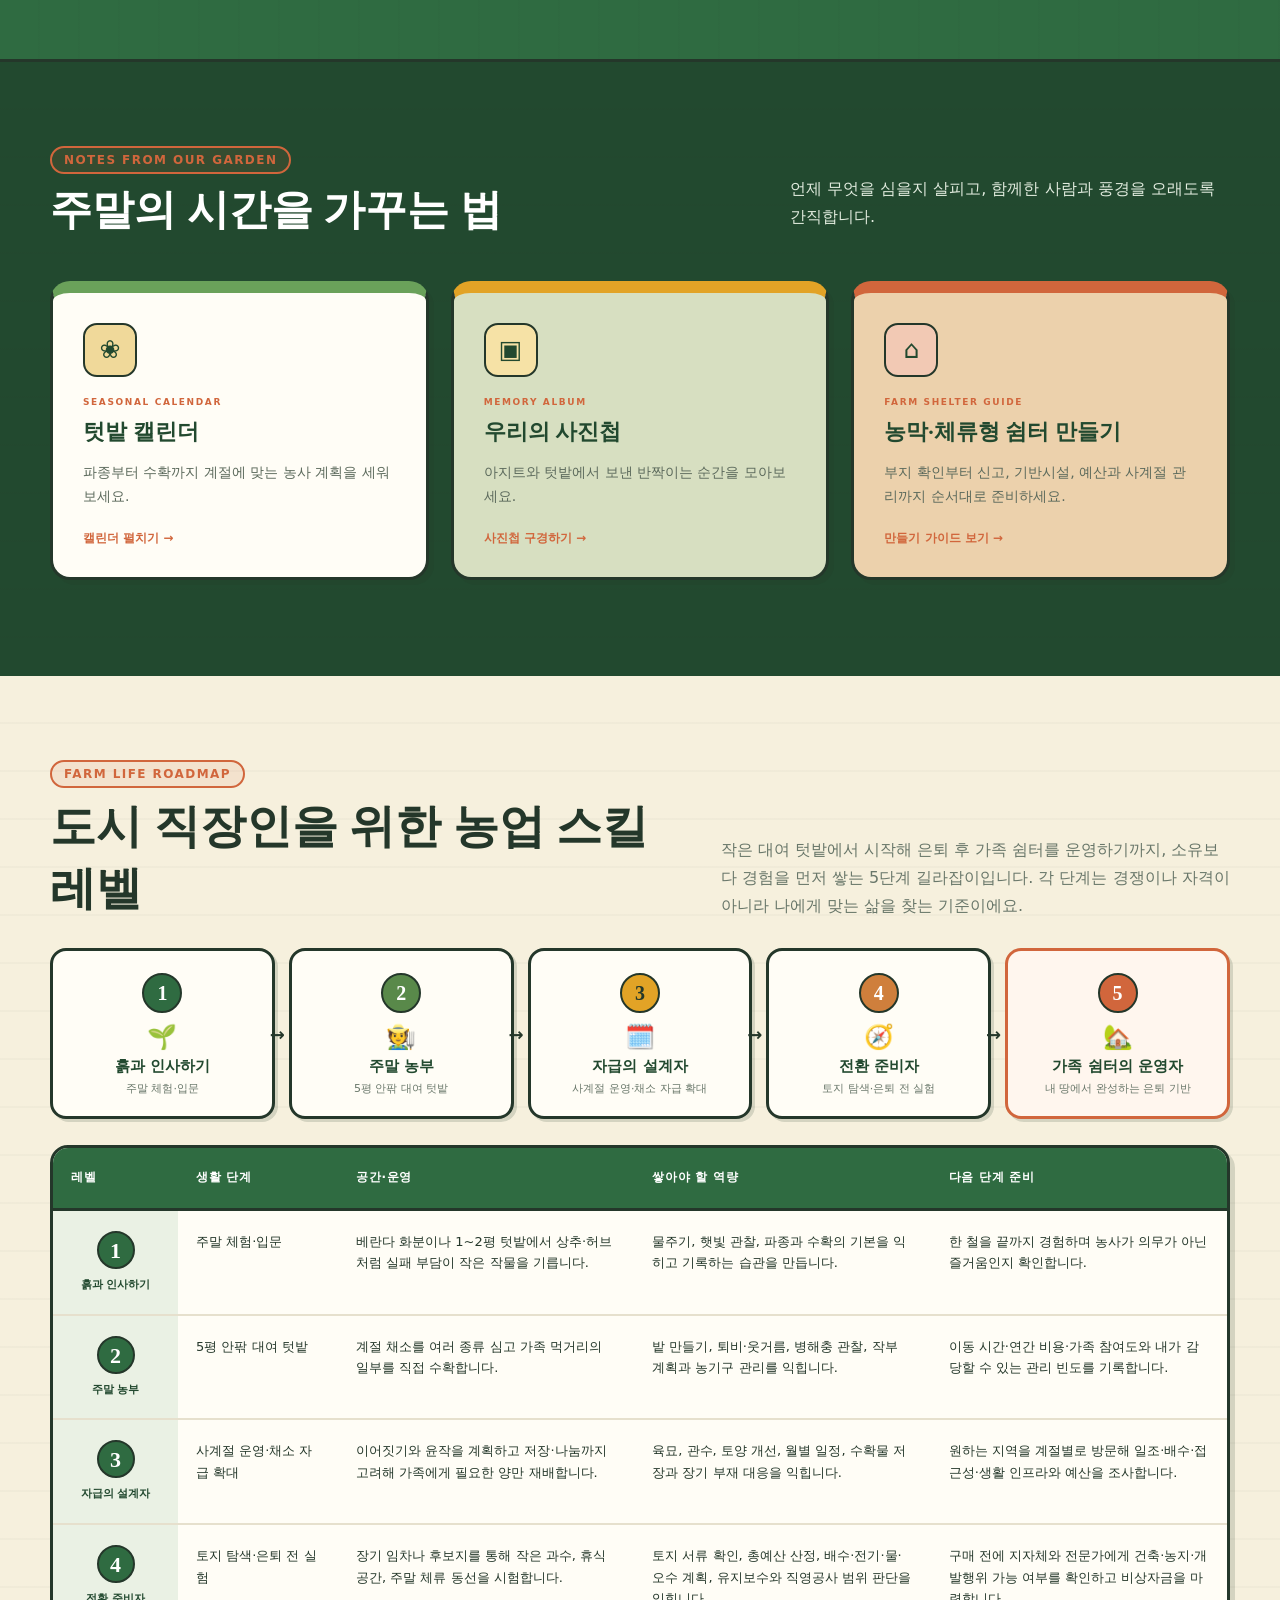
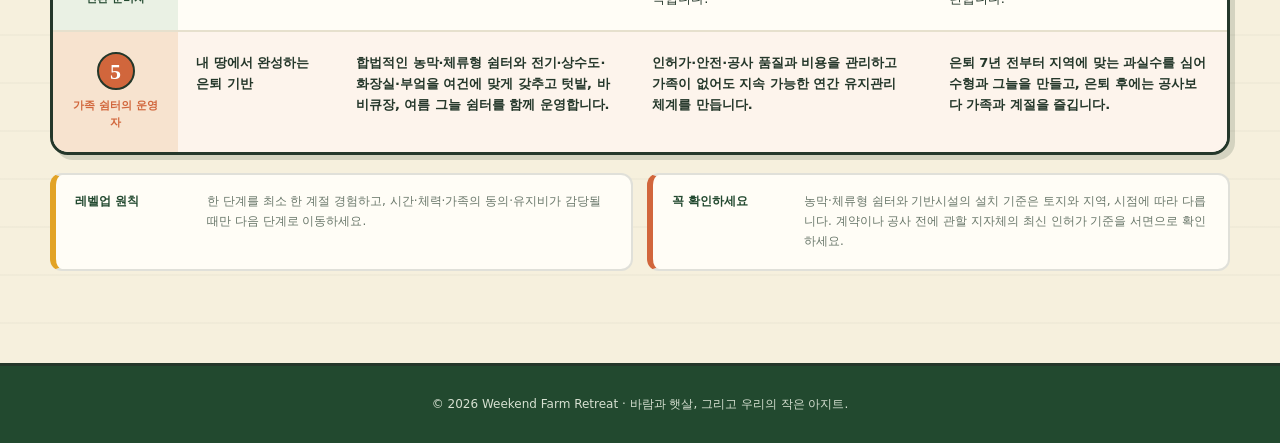
==== commit 02e5cc61: "Add "자격증" (certifications) menu and page New certifications.html gathers practical certifications us" ====
--- a/docs/index.html
+++ b/docs/index.html
@@ -35,7 +35,7 @@
       <div class="links">
         <a class="active" href="index.html" data-i18n="home">홈</a>
         <a href="dashboard.html" data-i18n="dashboard">대시보드</a><a href="calendar.html" data-i18n="calendar">농장 캘린더</a>
-        <a href="gallery.html" data-i18n="gallery">사진첩</a><a href="agri-stocks.html" data-i18n="agriStocks">농산물 주식</a><a href="smart-farm.html" data-i18n="smartFarm">스마트 팜</a><a href="farm-shelter.html" data-i18n="farmShelter">농막·체류형 쉼터</a>
+        <a href="gallery.html" data-i18n="gallery">사진첩</a><a href="agri-stocks.html" data-i18n="agriStocks">농산물 주식</a><a href="smart-farm.html" data-i18n="smartFarm">스마트 팜</a><a href="farm-shelter.html" data-i18n="farmShelter">농막·체류형 쉼터</a><a href="certifications.html" data-i18n="certifications">자격증</a>
         <a class="nav-cta" href="gallery.html" data-i18n="record">기록 남기기</a><div class="language-toggle" aria-label="언어 선택"><button type="button" data-lang="ko">한글</button><button type="button" data-lang="en">EN</button></div>
       </div>
     </nav>
--- a/docs/styles.css
+++ b/docs/styles.css
@@ -583,6 +583,181 @@
 }
 
 /* =====================================================================
+   CERTIFICATIONS PAGE (자격증) — watercolour cards & tables
+   ===================================================================== */
+.visually-hidden {
+  position: absolute; width: 1px; height: 1px;
+  overflow: hidden; clip: rect(0 0 0 0); white-space: nowrap;
+}
+.cert-main { padding-bottom: 90px; }
+.cert-section-title {
+  margin: 54px 0 22px;
+  font-family: "Nanum Myeongjo", "Noto Serif KR", Georgia, serif;
+  font-size: clamp(26px, 3.4vw, 38px);
+  color: var(--green);
+}
+
+/* Featured 나무의사 banner — a wet meadow wash */
+.cert-highlight {
+  position: relative;
+  display: grid;
+  grid-template-columns: auto 1fr;
+  gap: 26px;
+  align-items: center;
+  margin-top: 8px;
+  padding: 32px 34px;
+  overflow: hidden;
+  border-radius: 34px 20px 34px 20px;
+  color: #f4f9f0;
+  background:
+    radial-gradient(60% 90% at 12% 10%, rgba(120,155,110,.6) 0%, transparent 60%),
+    radial-gradient(70% 100% at 92% 92%, rgba(45,72,52,.7) 0%, transparent 62%),
+    linear-gradient(150deg, #557a5b 0%, #3f5f48 60%, #33503d 100%);
+  box-shadow: var(--pigment-shadow);
+}
+.cert-highlight::after {
+  content: "";
+  position: absolute; inset: 0;
+  pointer-events: none;
+  background-image: var(--paper-grain);
+  background-size: 180px 180px;
+  opacity: .14; mix-blend-mode: overlay;
+}
+.cert-highlight-badge {
+  display: grid; place-items: center;
+  width: 92px; height: 92px;
+  font-size: 46px;
+  border-radius: 50% 46% 54% 44%;
+  background: rgba(253,250,242,.16);
+  box-shadow: inset 0 0 0 2px rgba(255,255,255,.28);
+}
+.cert-highlight-body { position: relative; z-index: 1; }
+.cert-highlight .eyebrow { color: #f2dfa8; }
+.cert-highlight h2 {
+  margin: 8px 0 10px;
+  font-family: "Nanum Myeongjo", "Noto Serif KR", Georgia, serif;
+  font-size: clamp(22px, 3vw, 32px);
+  line-height: 1.25;
+}
+.cert-highlight p { margin: 0; max-width: 720px; color: #e3ecdd; line-height: 1.8; }
+.cert-highlight strong { color: #fff; }
+.cert-highlight-stats {
+  display: flex; flex-wrap: wrap; gap: 14px;
+  margin: 20px 0 0; padding: 0; list-style: none;
+}
+.cert-highlight-stats li {
+  flex: 1 1 130px;
+  padding: 14px 18px;
+  border-radius: 16px 12px 18px 12px;
+  background: rgba(253,250,242,.14);
+  backdrop-filter: blur(4px);
+}
+.cert-highlight-stats strong {
+  display: block;
+  font-family: Georgia, "Noto Serif KR", serif;
+  font-size: 30px; line-height: 1;
+}
+.cert-highlight-stats strong span { font-size: 15px; margin-left: 2px; opacity: .85; }
+.cert-highlight-stats small { display: block; margin-top: 6px; color: #d4e0cd; font-size: 12px; }
+
+/* Comparison table (reuses .skill-table styling) */
+.cert-compare .skill-table-wrap { margin-top: 4px; }
+.cert-table thead th:first-child { width: 170px; }
+.cert-table thead th:nth-child(2) { width: auto; }
+.cert-table tbody th { text-align: left; }
+.cert-table tbody th small { font-size: 14px; }
+.cert-level {
+  display: inline-block;
+  padding: 4px 12px;
+  border-radius: 99px;
+  font-size: 12px; font-weight: 900;
+}
+.cert-level.lv-easy { background: #dcebd7; color: #2c7040; }
+.cert-level.lv-mid  { background: #f6ecc9; color: #8a6a1f; }
+.cert-level.lv-hard { background: #f3ddcc; color: #b0603c; }
+
+/* Detail cards — translucent pigment paper */
+.cert-grid {
+  display: grid;
+  grid-template-columns: repeat(2, 1fr);
+  gap: 24px;
+}
+.cert-grid > .cert-section-title { grid-column: 1 / -1; }
+.cert-card {
+  position: relative;
+  padding: 26px 28px 12px;
+  border: 1px solid rgba(74,107,82,.12);
+  border-radius: 28px 18px 30px 18px;
+  background: linear-gradient(165deg, rgba(253,250,242,.96), rgba(244,236,215,.92));
+  box-shadow: var(--pigment-shadow);
+  transition: transform .25s ease, box-shadow .25s ease;
+}
+.cert-card:nth-child(3n) { background: linear-gradient(165deg, rgba(224,234,214,.96), rgba(206,221,192,.9)); }
+.cert-card:nth-child(3n+1) { background: linear-gradient(165deg, rgba(247,240,220,.96), rgba(238,227,199,.92)); }
+.cert-card:hover { transform: translateY(-6px); box-shadow: 0 30px 50px -24px rgba(74,96,70,.6); }
+.cert-card.cert-pro {
+  grid-column: 1 / -1;
+  border-color: rgba(74,107,82,.2);
+  background: linear-gradient(160deg, rgba(240,247,235,.97), rgba(224,236,214,.94));
+}
+.cert-card-head {
+  display: flex; align-items: center; gap: 16px;
+  padding-bottom: 16px; margin-bottom: 4px;
+  border-bottom: 1px dashed rgba(74,107,82,.22);
+}
+.cert-icon {
+  display: grid; place-items: center;
+  flex: 0 0 56px; width: 56px; height: 56px;
+  font-size: 30px;
+  border-radius: 50% 44% 54% 46%;
+  background: rgba(74,107,82,.12);
+  box-shadow: inset 0 0 0 1px rgba(74,107,82,.14);
+}
+.cert-card-head h3 {
+  margin: 0;
+  font-family: "Noto Serif KR", Georgia, serif;
+  font-size: 22px; color: #33503d;
+}
+.cert-tag { margin: 5px 0 0; color: #8a7a5f; font-size: 12px; font-weight: 800; letter-spacing: .02em; }
+.cert-facts { display: grid; gap: 2px; margin: 0; }
+.cert-facts > div {
+  display: grid;
+  grid-template-columns: 84px 1fr;
+  gap: 14px;
+  padding: 14px 4px;
+  border-bottom: 1px solid rgba(74,107,82,.1);
+}
+.cert-facts > div:last-child { border-bottom: 0; }
+.cert-facts dt {
+  font-weight: 900; font-size: 13px; color: var(--green);
+}
+.cert-facts dd {
+  margin: 0; color: #56604f; font-size: 13.5px; line-height: 1.75;
+}
+
+/* Bottom notice */
+.cert-notice {
+  margin-top: 40px;
+  padding: 22px 26px;
+  border-radius: 20px 14px 22px 14px;
+  border: 1px solid rgba(74,107,82,.14);
+  background:
+    radial-gradient(60% 120% at 100% 0%, rgba(232,205,133,.28) 0%, transparent 60%),
+    rgba(255,250,240,.75);
+}
+.cert-notice p { display: grid; grid-template-columns: 120px 1fr; gap: 14px; margin: 0; }
+.cert-notice strong { color: var(--green); font-size: 14px; }
+.cert-notice span { color: var(--muted); font-size: 13px; line-height: 1.75; }
+
+@media (max-width: 800px) {
+  .cert-highlight { grid-template-columns: 1fr; text-align: left; }
+  .cert-highlight-badge { width: 72px; height: 72px; font-size: 36px; }
+  .cert-grid { grid-template-columns: 1fr; }
+  .cert-facts > div { grid-template-columns: 74px 1fr; gap: 10px; }
+  .cert-notice p { grid-template-columns: 1fr; gap: 6px; }
+}
+
+/* =====================================================================
    SUNLIT ANIMATION COUNTRYSIDE — a brighter, cinematic farm story.
    Clear sky blues, spring greens and warm butter yellows unite every
    page while rounded, hand-drawn silhouettes keep the mood playful.
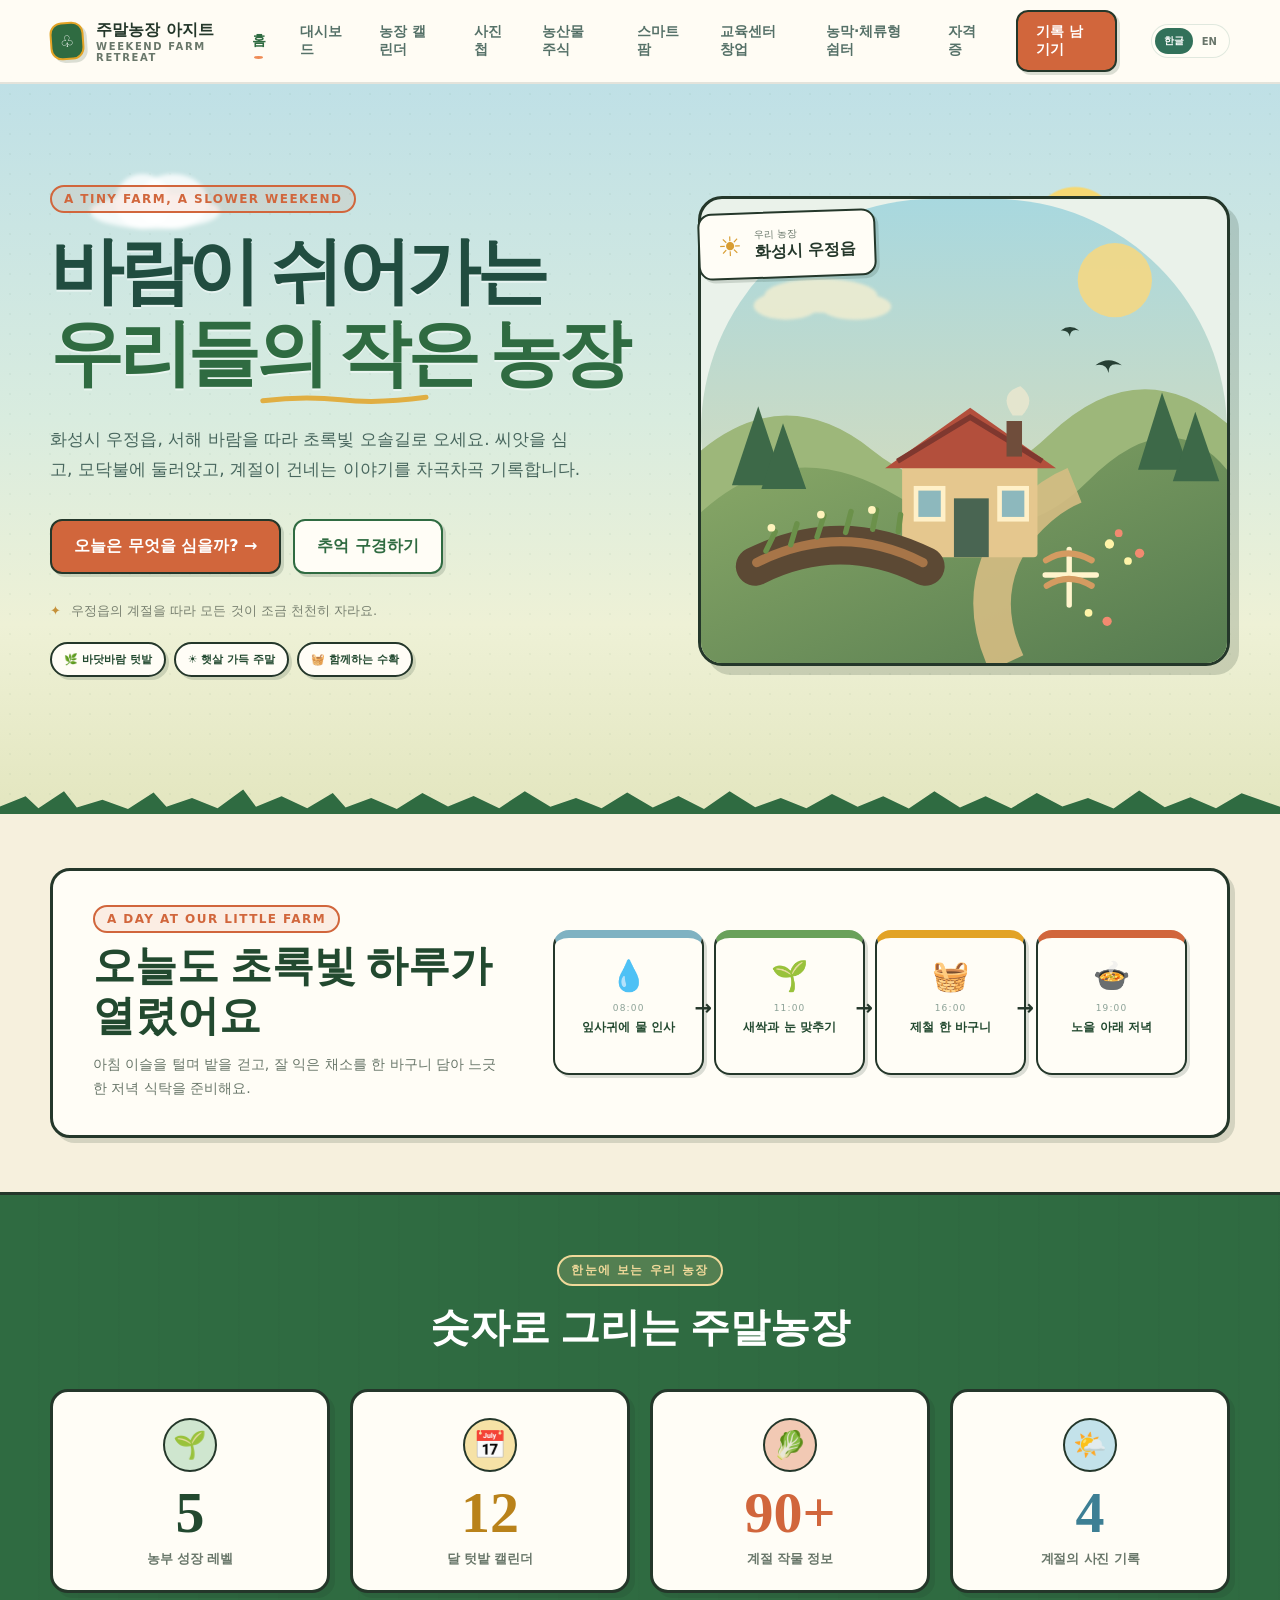
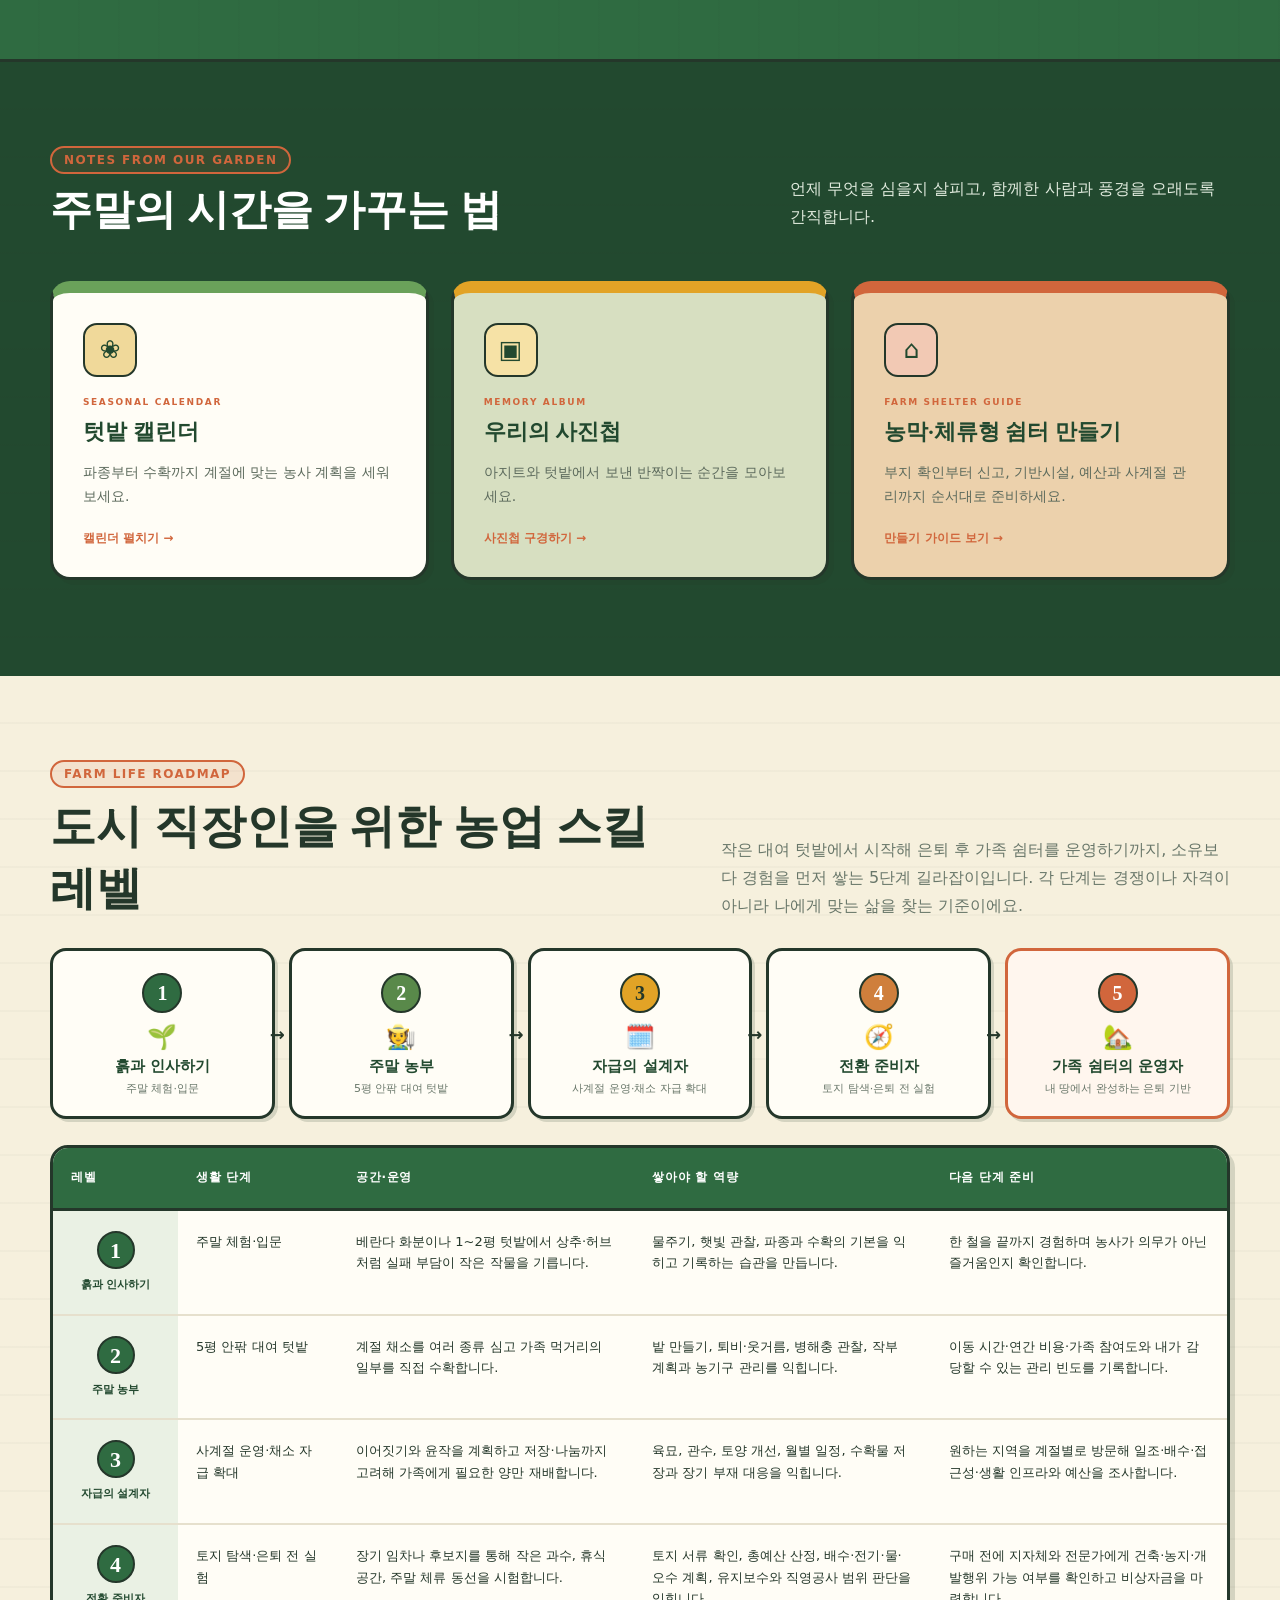
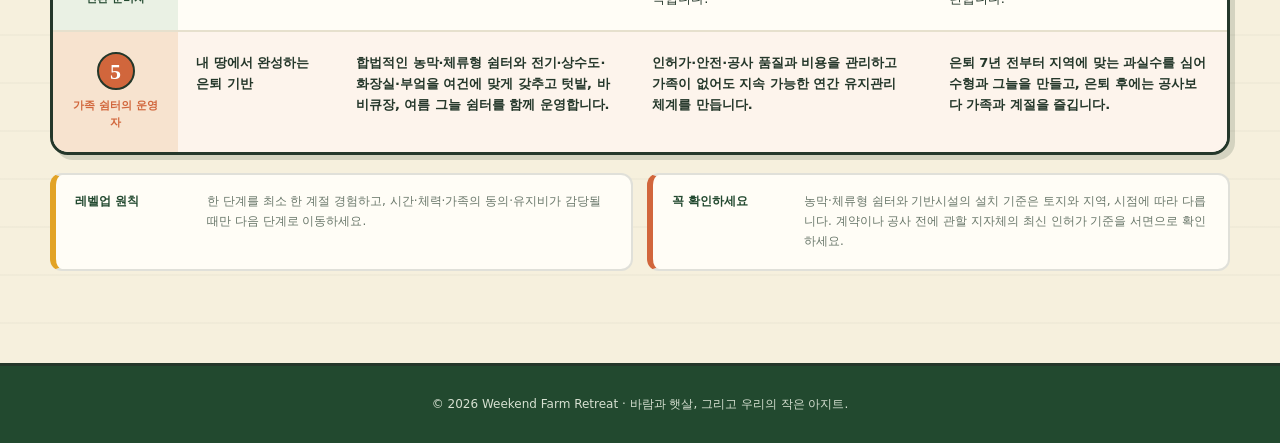
==== commit d67b4b83: "Add rural smart-farm education-center business page New edu-center.html covers running a smart-farm " ====
--- a/docs/index.html
+++ b/docs/index.html
@@ -35,7 +35,7 @@
       <div class="links">
         <a class="active" href="index.html" data-i18n="home">홈</a>
         <a href="dashboard.html" data-i18n="dashboard">대시보드</a><a href="calendar.html" data-i18n="calendar">농장 캘린더</a>
-        <a href="gallery.html" data-i18n="gallery">사진첩</a><a href="agri-stocks.html" data-i18n="agriStocks">농산물 주식</a><a href="smart-farm.html" data-i18n="smartFarm">스마트 팜</a><a href="farm-shelter.html" data-i18n="farmShelter">농막·체류형 쉼터</a><a href="certifications.html" data-i18n="certifications">자격증</a>
+        <a href="gallery.html" data-i18n="gallery">사진첩</a><a href="agri-stocks.html" data-i18n="agriStocks">농산물 주식</a><a href="smart-farm.html" data-i18n="smartFarm">스마트 팜</a><a href="edu-center.html" data-i18n="eduCenter">교육센터 창업</a><a href="farm-shelter.html" data-i18n="farmShelter">농막·체류형 쉼터</a><a href="certifications.html" data-i18n="certifications">자격증</a>
         <a class="nav-cta" href="gallery.html" data-i18n="record">기록 남기기</a><div class="language-toggle" aria-label="언어 선택"><button type="button" data-lang="ko">한글</button><button type="button" data-lang="en">EN</button></div>
       </div>
     </nav>
--- a/docs/styles.css
+++ b/docs/styles.css
@@ -675,6 +675,9 @@
 .cert-level.lv-easy { background: #dcebd7; color: #2c7040; }
 .cert-level.lv-mid  { background: #f6ecc9; color: #8a6a1f; }
 .cert-level.lv-hard { background: #f3ddcc; color: #b0603c; }
+/* Estimated monthly-income cell in the comparison table */
+.cert-table td strong { display: block; color: #33503d; font-size: 14px; font-weight: 900; }
+.cert-table td small { display: block; margin-top: 3px; color: #7c8a7c; font-size: 11px; font-weight: 700; }
 
 /* Detail cards — translucent pigment paper */
 .cert-grid {
@@ -734,6 +737,57 @@
 .cert-facts dd {
   margin: 0; color: #56604f; font-size: 13.5px; line-height: 1.75;
 }
+/* Highlighted "예상 수입" row inside a detail card */
+.cert-facts > div.cert-income {
+  margin: 4px -12px;
+  padding: 14px 12px;
+  border-bottom: 0;
+  border-radius: 14px;
+  background:
+    radial-gradient(70% 140% at 0% 0%, rgba(232,205,133,.3) 0%, transparent 60%),
+    rgba(74,107,82,.07);
+}
+.cert-income dt { color: #8a6a1f; }
+.cert-income dd strong { color: #33503d; }
+/* Highlighted "현장 취업 방법" step list inside a detail card */
+.cert-facts > div.cert-job {
+  margin: 4px -12px;
+  padding: 15px 12px;
+  border-bottom: 0;
+  border-radius: 14px;
+  background:
+    radial-gradient(70% 140% at 0% 0%, rgba(127,160,112,.24) 0%, transparent 60%),
+    rgba(74,107,82,.08);
+}
+.cert-job dt { color: var(--green); }
+.cert-job dd { color: #4f5a4b; }
+.cert-job dd ol {
+  margin: 0; padding: 0;
+  list-style: none;
+  counter-reset: job;
+  display: grid; gap: 9px;
+}
+.cert-job dd li {
+  position: relative;
+  padding-left: 30px;
+  counter-increment: job;
+  line-height: 1.7;
+}
+.cert-job dd li::before {
+  content: counter(job);
+  position: absolute; left: 0; top: 1px;
+  display: grid; place-items: center;
+  width: 20px; height: 20px;
+  border-radius: 50%;
+  background: var(--green); color: #fff;
+  font-size: 11px; font-weight: 900;
+}
+.cert-job dd b { color: #33503d; font-weight: 800; }
+/* Plain bullet list inside a detail card (인허가 경로 등) */
+.edu-list { margin: 0; padding-left: 18px; display: grid; gap: 8px; }
+.edu-list li { line-height: 1.7; }
+.edu-list li::marker { color: var(--leaf); }
+.edu-list b { color: #33503d; font-weight: 800; }
 
 /* Bottom notice */
 .cert-notice {
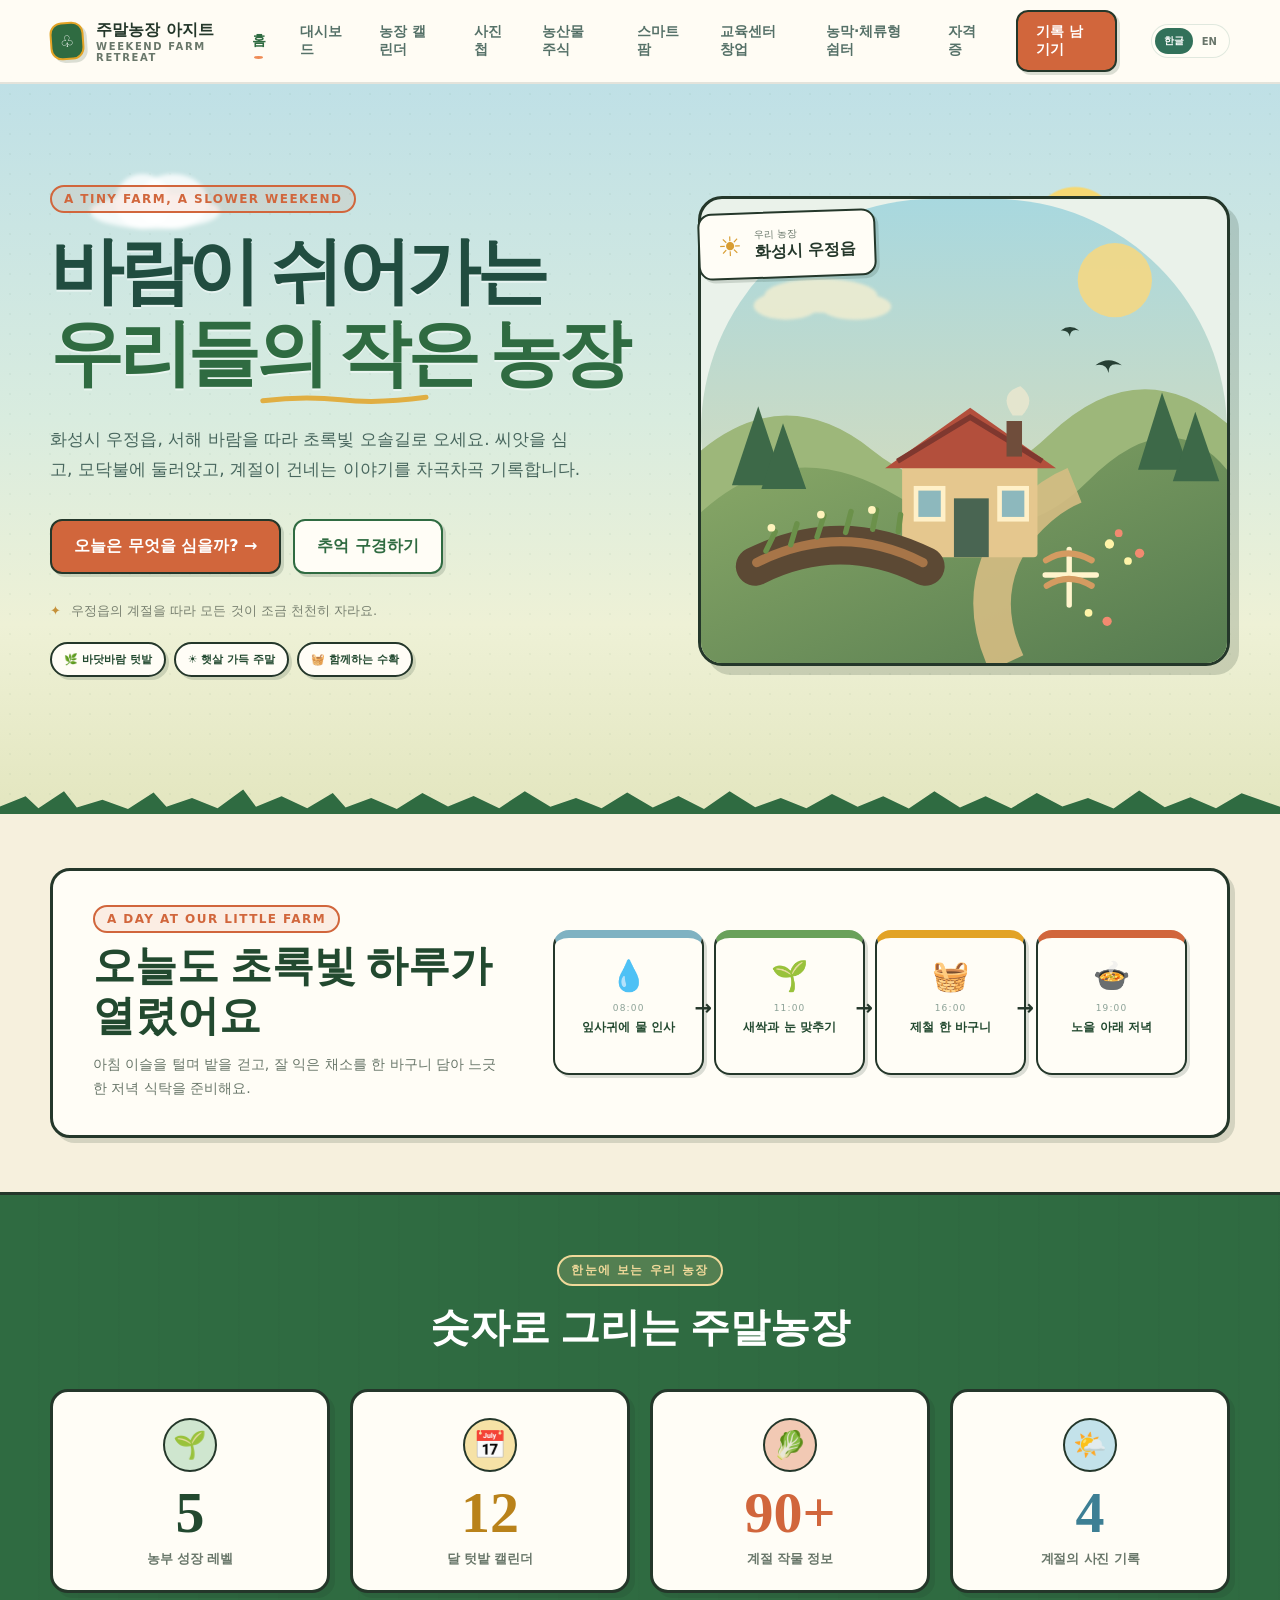
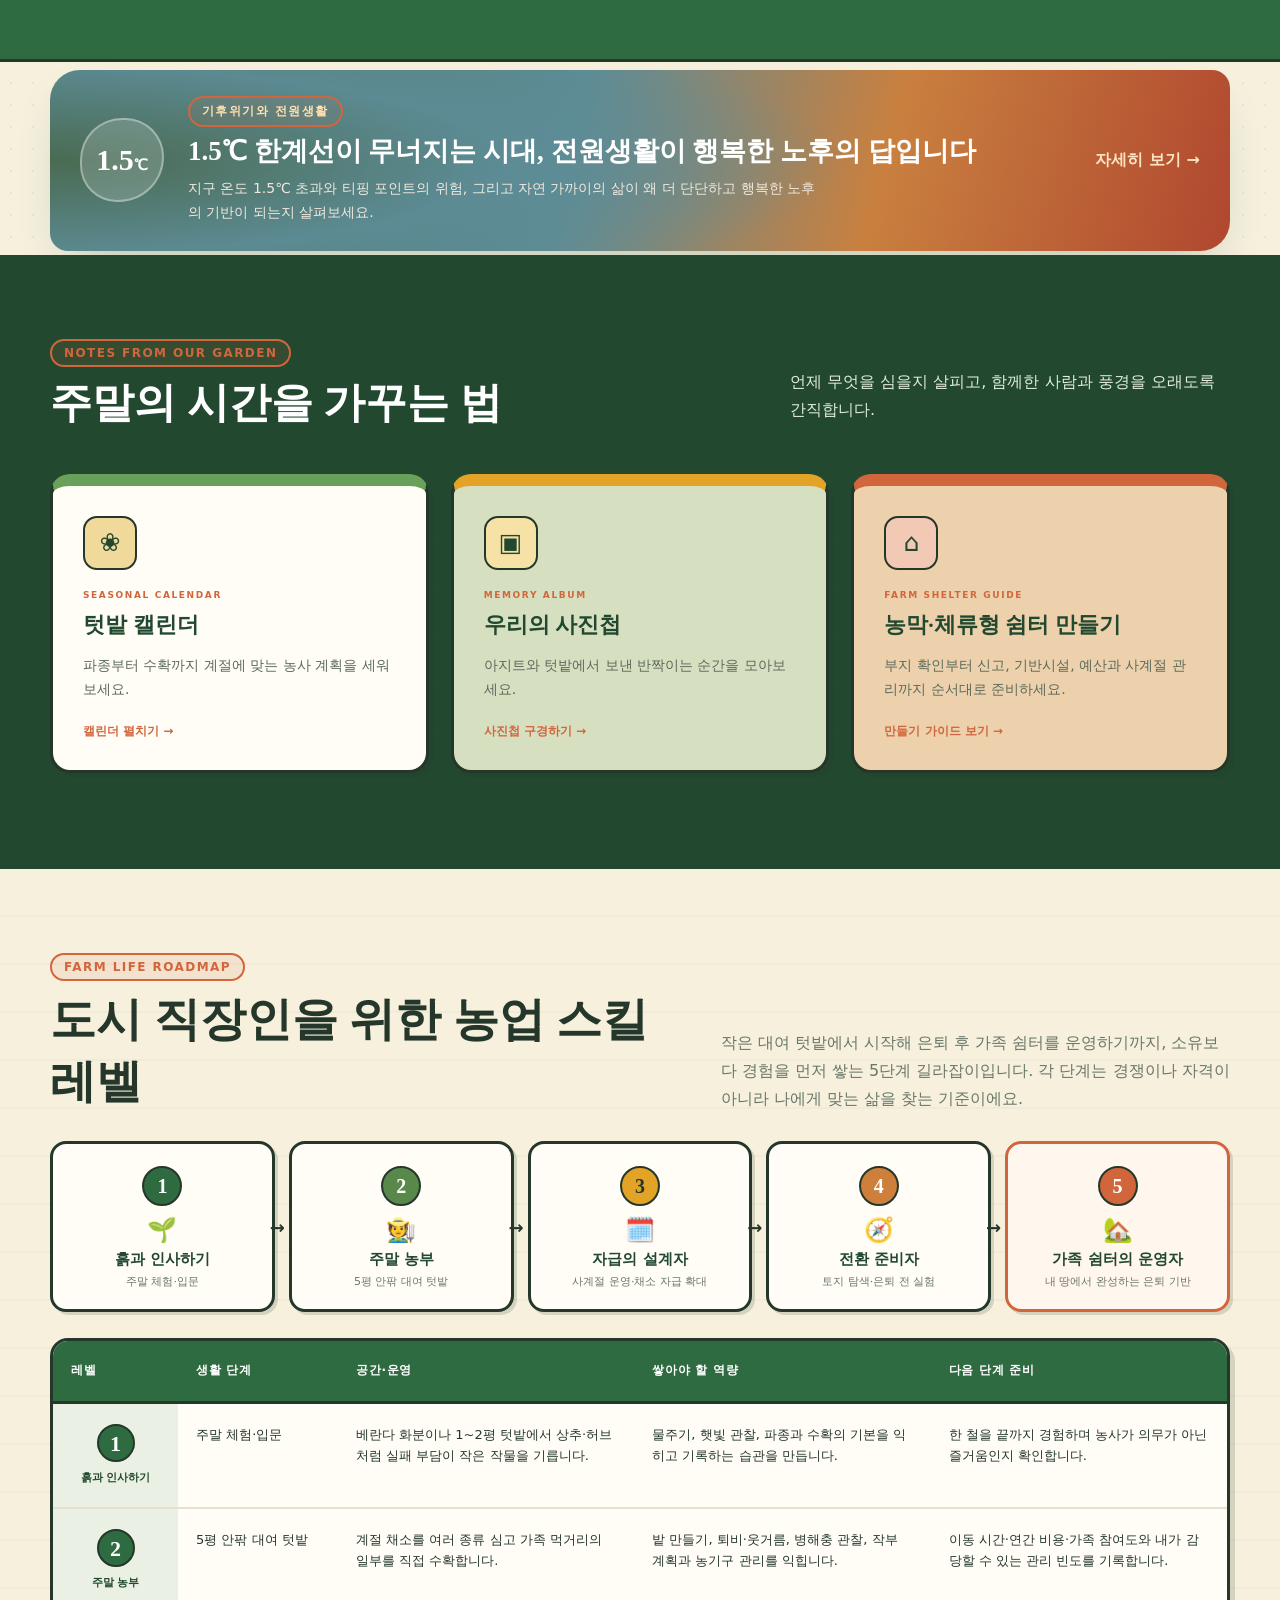
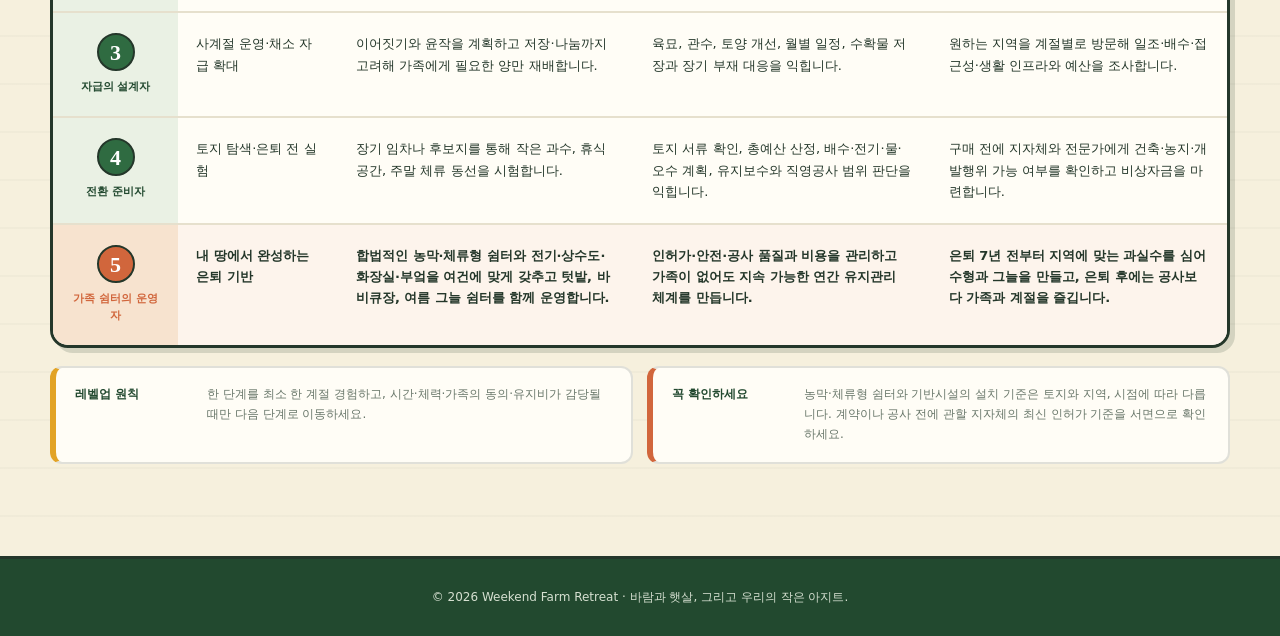
==== commit c89a656b: "Add climate-crisis topic linked to the value of country life New climate.html covers the 1.5°C overs" ====
--- a/docs/index.html
+++ b/docs/index.html
@@ -138,6 +138,18 @@
       </div>
     </section>
 
+    <section class="climate-cta" aria-labelledby="climateCtaTitle">
+      <a class="shell climate-cta-inner" href="climate.html">
+        <div class="climate-cta-badge" aria-hidden="true"><strong>1.5<span>℃</span></strong></div>
+        <div class="climate-cta-body">
+          <span class="eyebrow" data-i18n="climateCtaEyebrow">기후위기와 전원생활</span>
+          <h2 id="climateCtaTitle" data-i18n="climateCtaTitle">1.5℃ 한계선이 무너지는 시대, 전원생활이 행복한 노후의 답입니다</h2>
+          <p data-i18n="climateCtaCopy">지구 온도 1.5℃ 초과와 티핑 포인트의 위험, 그리고 자연 가까이의 삶이 왜 더 단단하고 행복한 노후의 기반이 되는지 살펴보세요.</p>
+        </div>
+        <span class="climate-cta-arrow" aria-hidden="true" data-i18n="climateCtaLink">자세히 보기 →</span>
+      </a>
+    </section>
+
     <section class="features">
       <div class="shell">
         <div class="section-head">
--- a/docs/styles.css
+++ b/docs/styles.css
@@ -789,6 +789,110 @@
 .edu-list li::marker { color: var(--leaf); }
 .edu-list b { color: #33503d; font-weight: 800; }
 
+/* --- Climate page: cool/warm split hero --- */
+.climate-hero {
+  position: relative;
+  display: grid;
+  grid-template-columns: auto 1fr;
+  gap: 28px;
+  align-items: center;
+  margin-top: 8px;
+  padding: 32px 34px;
+  overflow: hidden;
+  border-radius: 34px 20px 34px 20px;
+  color: #fff;
+  background:
+    radial-gradient(120% 140% at 0% 50%, rgba(74,107,82,.95) 0%, rgba(93,140,150,.9) 34%, transparent 55%),
+    linear-gradient(105deg, #4a6b52 0%, #5d8c96 42%, #c9803f 66%, #b0472f 100%);
+  box-shadow: var(--pigment-shadow);
+}
+.climate-hero::after {
+  content: "";
+  position: absolute; inset: 0;
+  pointer-events: none;
+  background-image: var(--paper-grain);
+  background-size: 180px 180px;
+  opacity: .16; mix-blend-mode: overlay;
+}
+.climate-hero-figure {
+  position: relative; z-index: 1;
+  display: grid; place-items: center;
+  width: 128px; height: 128px;
+  border-radius: 50% 46% 54% 44%;
+  background: rgba(255,255,255,.16);
+  box-shadow: inset 0 0 0 2px rgba(255,255,255,.35);
+  text-align: center;
+}
+.climate-hero-figure strong { font-family: Georgia, "Noto Serif KR", serif; font-size: 46px; line-height: 1; }
+.climate-hero-figure strong span { font-size: 20px; }
+.climate-hero-figure small { display: block; margin-top: 6px; font-size: 11px; opacity: .9; }
+.climate-hero-body { position: relative; z-index: 1; }
+.climate-hero-body .eyebrow { color: #ffe0b0; }
+.climate-hero-body h2 {
+  margin: 8px 0 10px;
+  font-family: "Nanum Myeongjo", "Noto Serif KR", Georgia, serif;
+  font-size: clamp(21px, 2.9vw, 31px); line-height: 1.3;
+}
+.climate-hero-body p { margin: 0; max-width: 720px; color: #f4ece2; line-height: 1.8; }
+.climate-hero-body strong { color: #fff; }
+
+/* "지금 무슨 일이" 배너: warm-tinted highlight */
+.cert-highlight.climate-now {
+  background:
+    radial-gradient(60% 90% at 12% 10%, rgba(201,128,63,.6) 0%, transparent 60%),
+    radial-gradient(70% 100% at 92% 92%, rgba(150,60,40,.6) 0%, transparent 62%),
+    linear-gradient(150deg, #a9663f 0%, #8a4a35 60%, #6d3a2c 100%);
+}
+.cert-highlight.climate-now .eyebrow { color: #ffe0b0; }
+
+/* Connection lead paragraph */
+.relate-lead { grid-column: 1 / -1; }
+.relate-lead p { margin: 0; color: #4f5a4b; font-size: 15px; line-height: 1.9; }
+.relate-lead strong { color: #33503d; }
+
+/* --- Homepage climate teaser --- */
+.climate-cta { padding: 8px 0 4px; }
+.climate-cta-inner {
+  display: grid;
+  grid-template-columns: auto 1fr auto;
+  align-items: center;
+  gap: 24px;
+  padding: 26px 30px;
+  border-radius: 30px 18px 30px 18px;
+  color: #fff;
+  background:
+    radial-gradient(120% 160% at 0% 50%, rgba(74,107,82,.96) 0%, rgba(93,140,150,.9) 32%, transparent 56%),
+    linear-gradient(105deg, #4a6b52 0%, #5d8c96 44%, #c9803f 70%, #b0472f 100%);
+  box-shadow: var(--pigment-shadow);
+  transition: transform .25s ease, box-shadow .25s ease;
+}
+.climate-cta-inner:hover { transform: translateY(-4px); box-shadow: 0 30px 50px -24px rgba(74,96,70,.6); }
+.climate-cta-badge {
+  display: grid; place-items: center;
+  width: 84px; height: 84px; flex: 0 0 84px;
+  border-radius: 50% 46% 54% 44%;
+  background: rgba(255,255,255,.16);
+  box-shadow: inset 0 0 0 2px rgba(255,255,255,.35);
+}
+.climate-cta-badge strong { font-family: Georgia, serif; font-size: 30px; line-height: 1; }
+.climate-cta-badge strong span { font-size: 15px; }
+.climate-cta .eyebrow { color: #ffe0b0; }
+.climate-cta-body h2 {
+  margin: 6px 0 8px;
+  font-family: "Nanum Myeongjo", "Noto Serif KR", Georgia, serif;
+  font-size: clamp(19px, 2.3vw, 27px); line-height: 1.35; color: #fff;
+}
+.climate-cta-body p { margin: 0; max-width: 640px; color: #f1e9df; line-height: 1.7; font-size: 14px; }
+.climate-cta-arrow { flex: 0 0 auto; font-weight: 800; color: #ffe4c2; white-space: nowrap; }
+
+@media (max-width: 800px) {
+  .climate-hero { grid-template-columns: 1fr; }
+  .climate-hero-figure { width: 96px; height: 96px; }
+  .climate-hero-figure strong { font-size: 36px; }
+  .climate-cta-inner { grid-template-columns: 1fr; text-align: left; gap: 14px; }
+  .climate-cta-arrow { justify-self: start; }
+}
+
 /* Bottom notice */
 .cert-notice {
   margin-top: 40px;
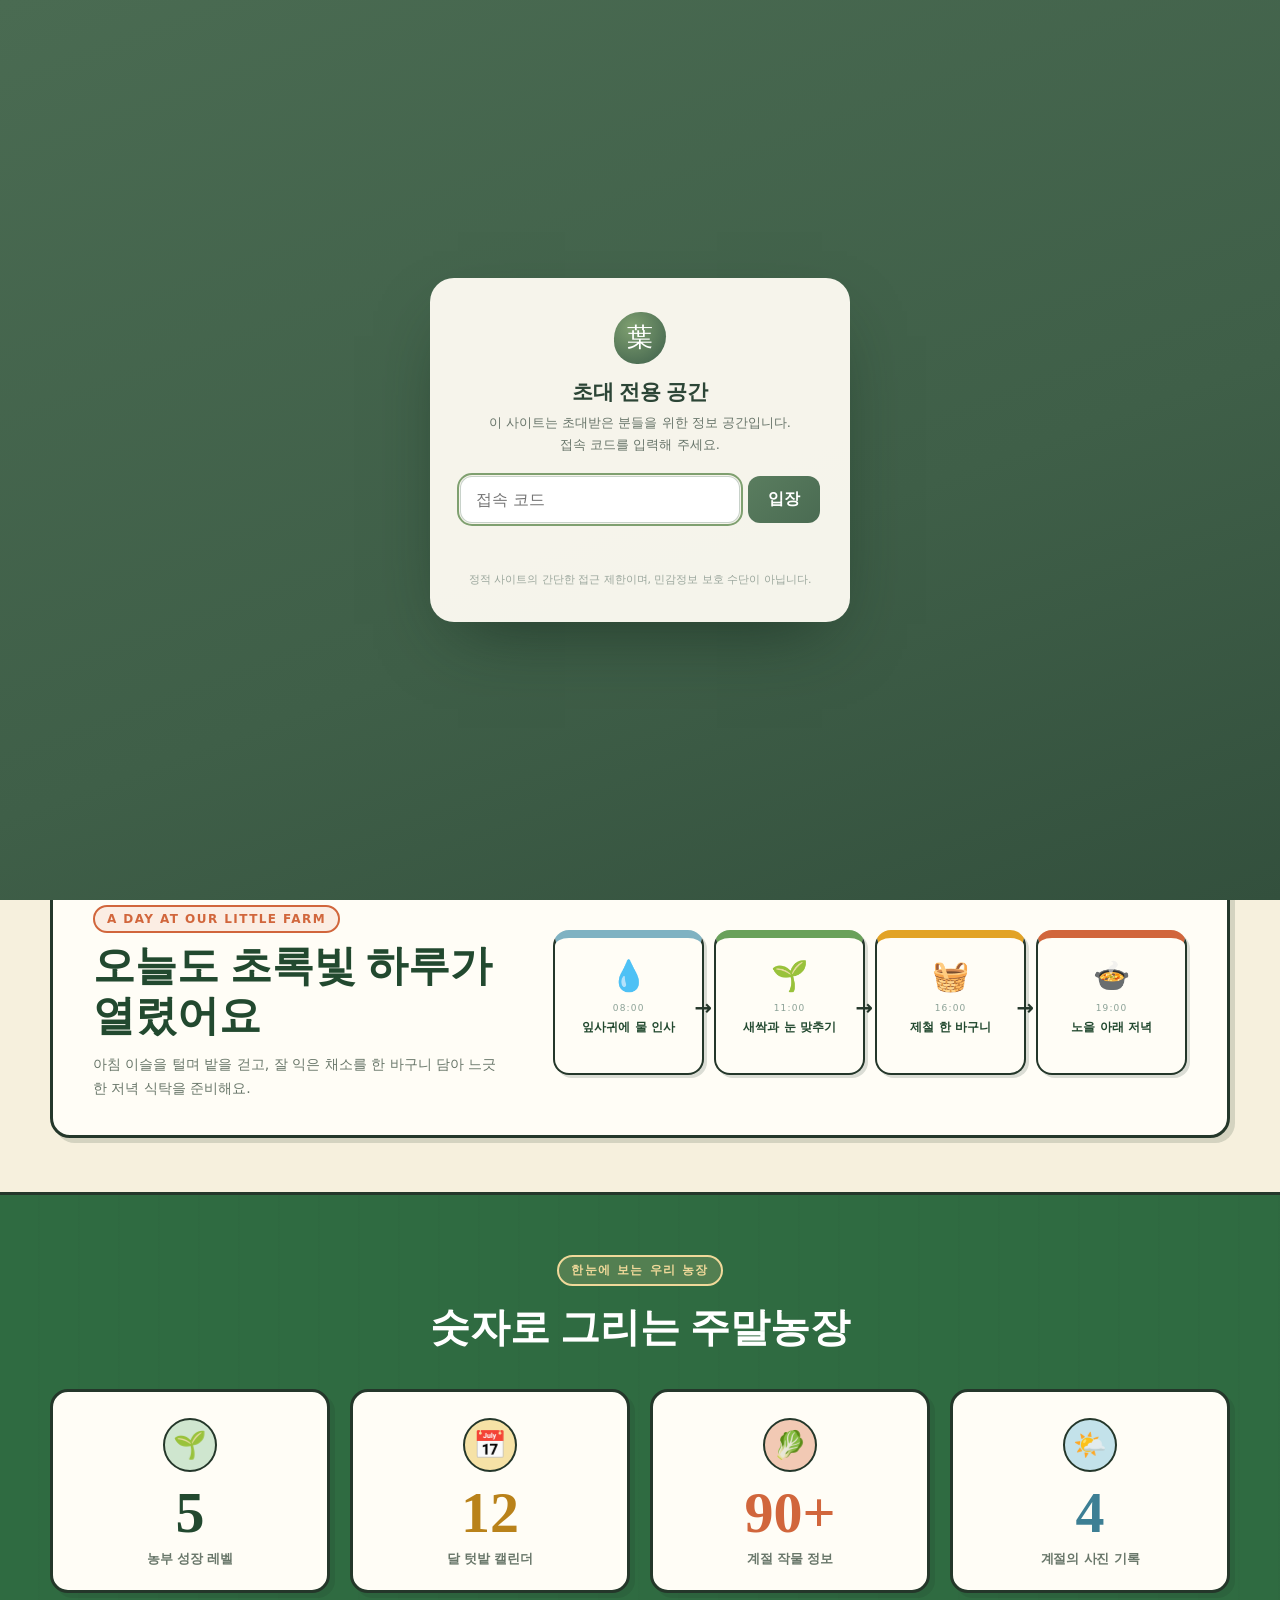
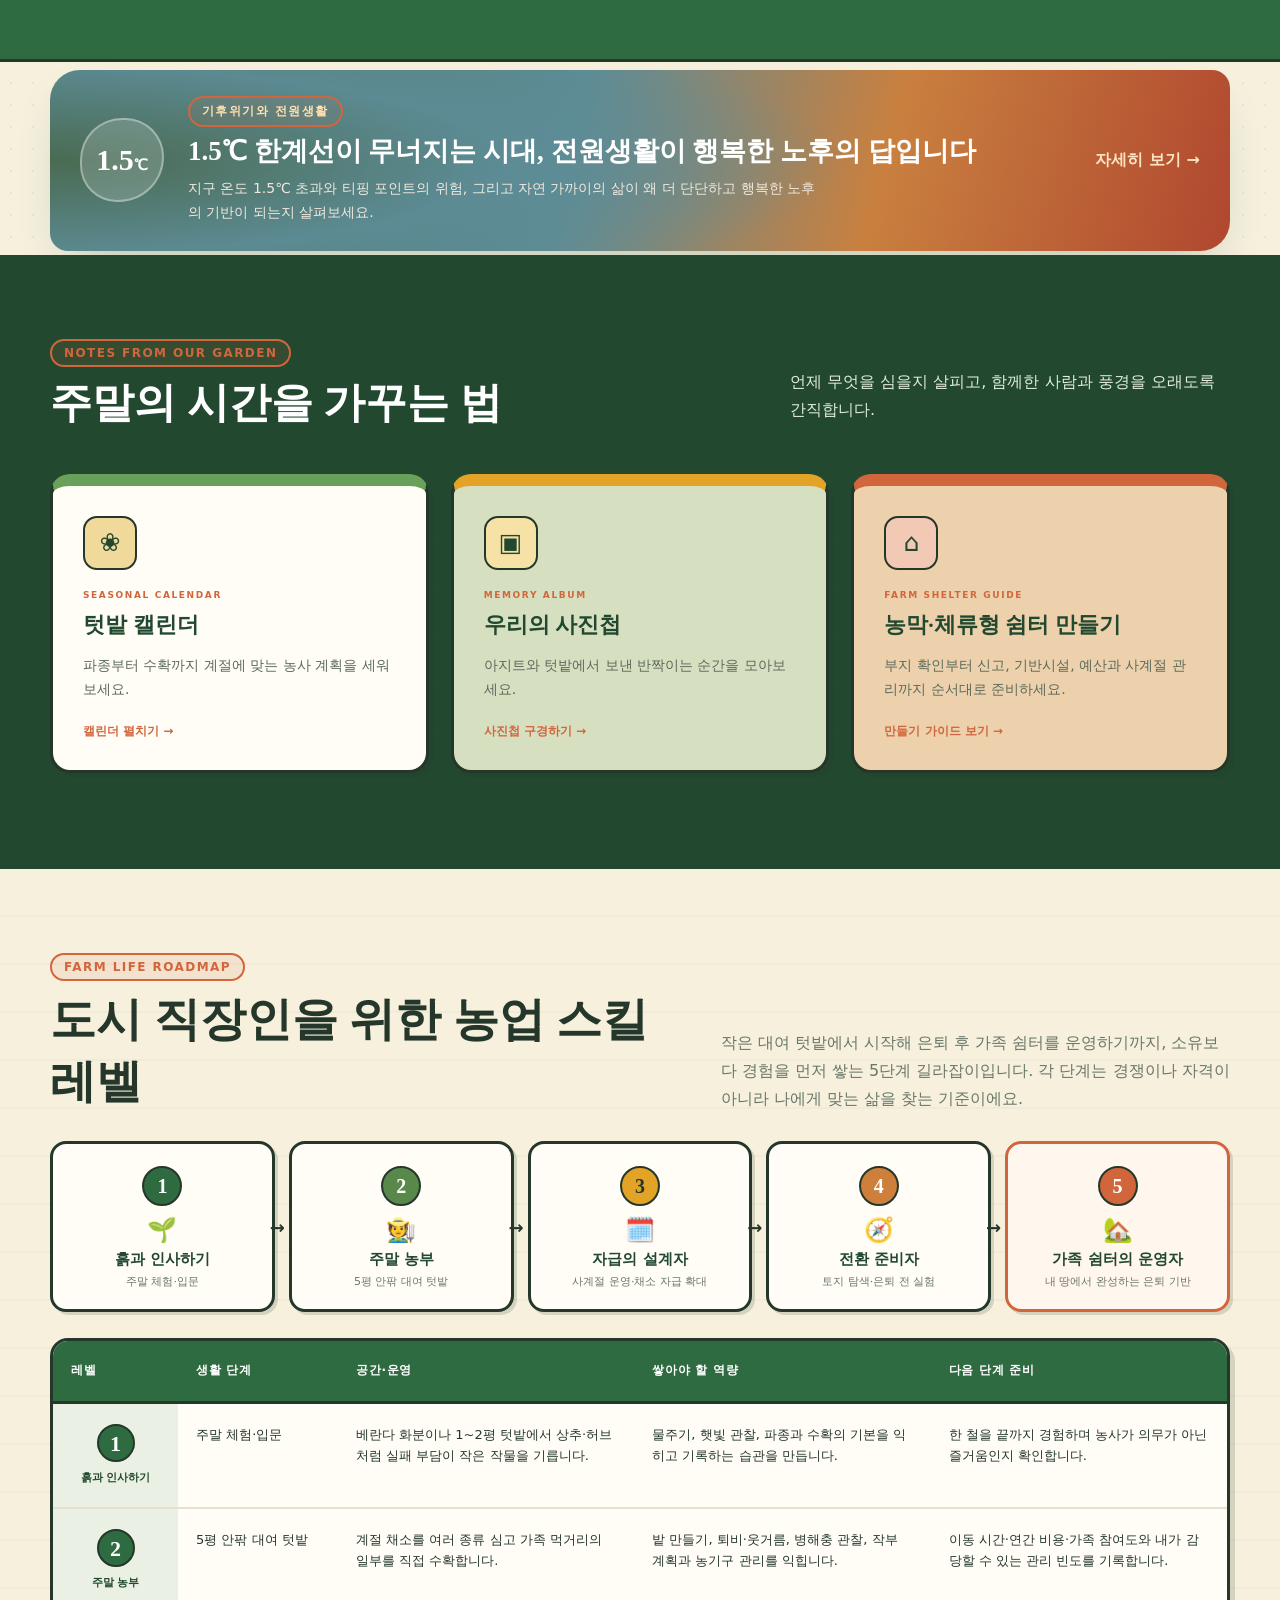
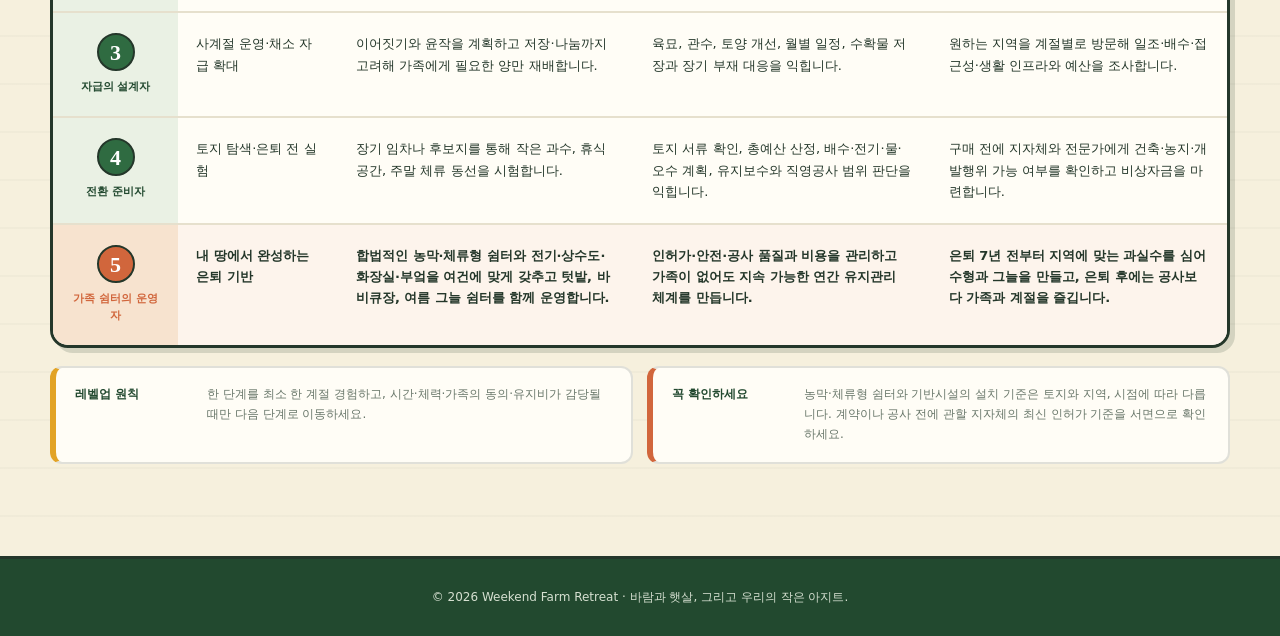
==== commit 9c4448a3: "Add simple client-side access-code gate Invited-users-only gate for the static site: - docs/assets/s" ====
--- a/docs/index.html
+++ b/docs/index.html
@@ -6,6 +6,7 @@
   <title>주말농장 아지트</title>
   <meta name="description" content="흙을 만지고 계절을 기록하는 우리만의 주말농장 아지트">
   <link rel="stylesheet" href="styles.css">
+  <script src="assets/site.js" defer></script>
 </head>
 <body>
   <!-- Watercolor SVG filter definitions (수채화풍 텍스처) -->
